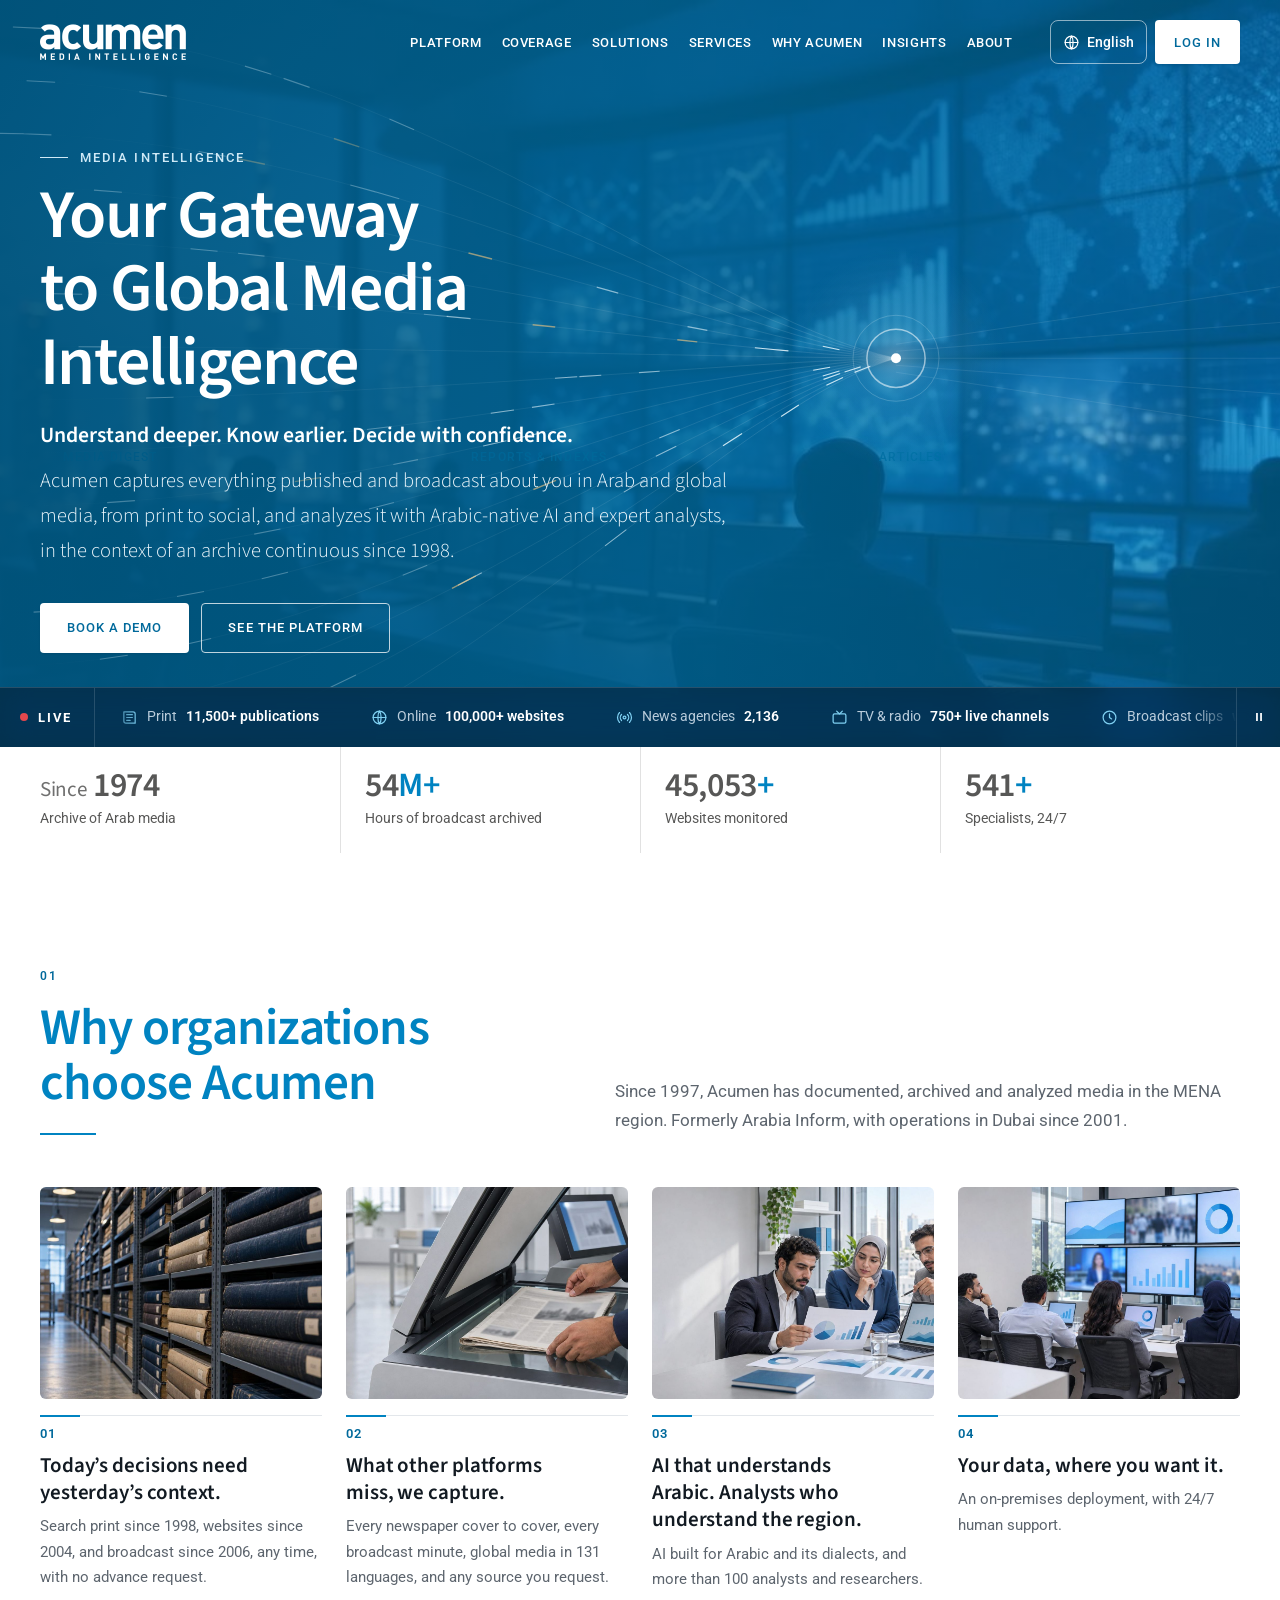
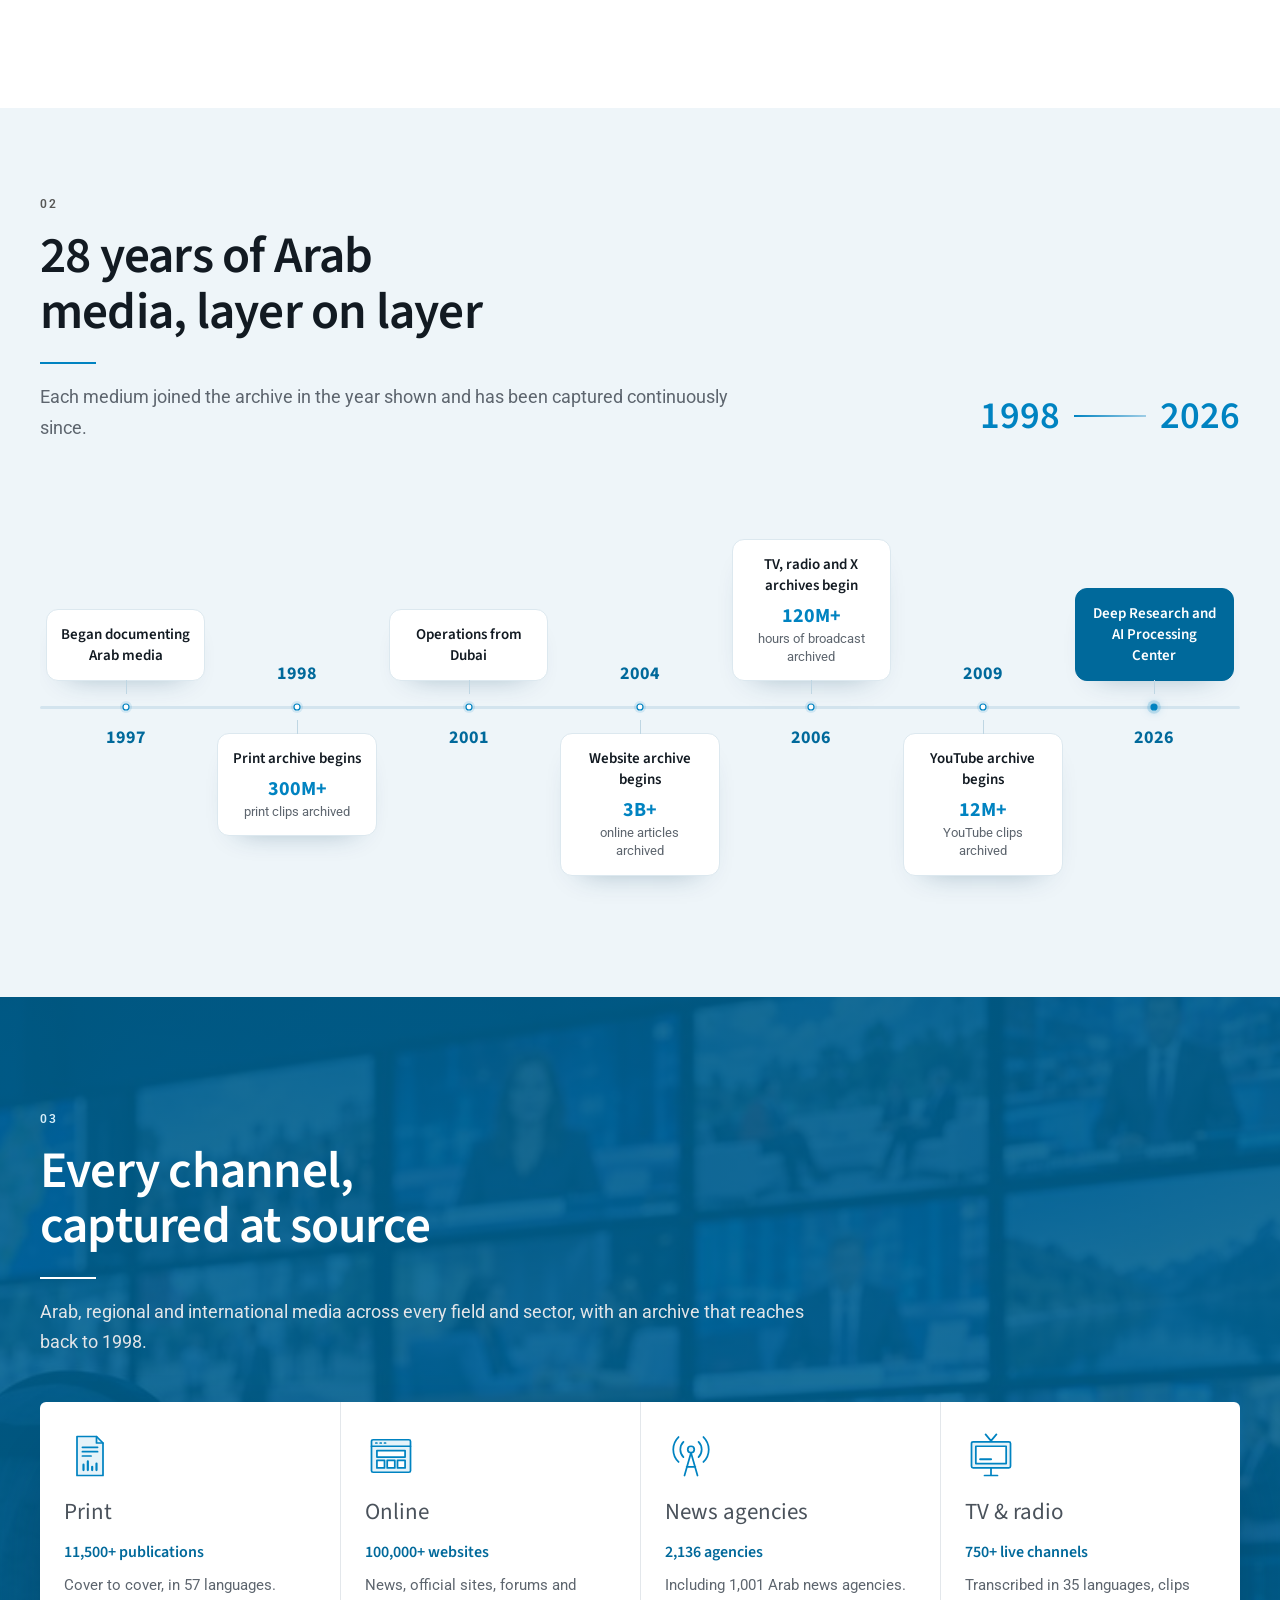
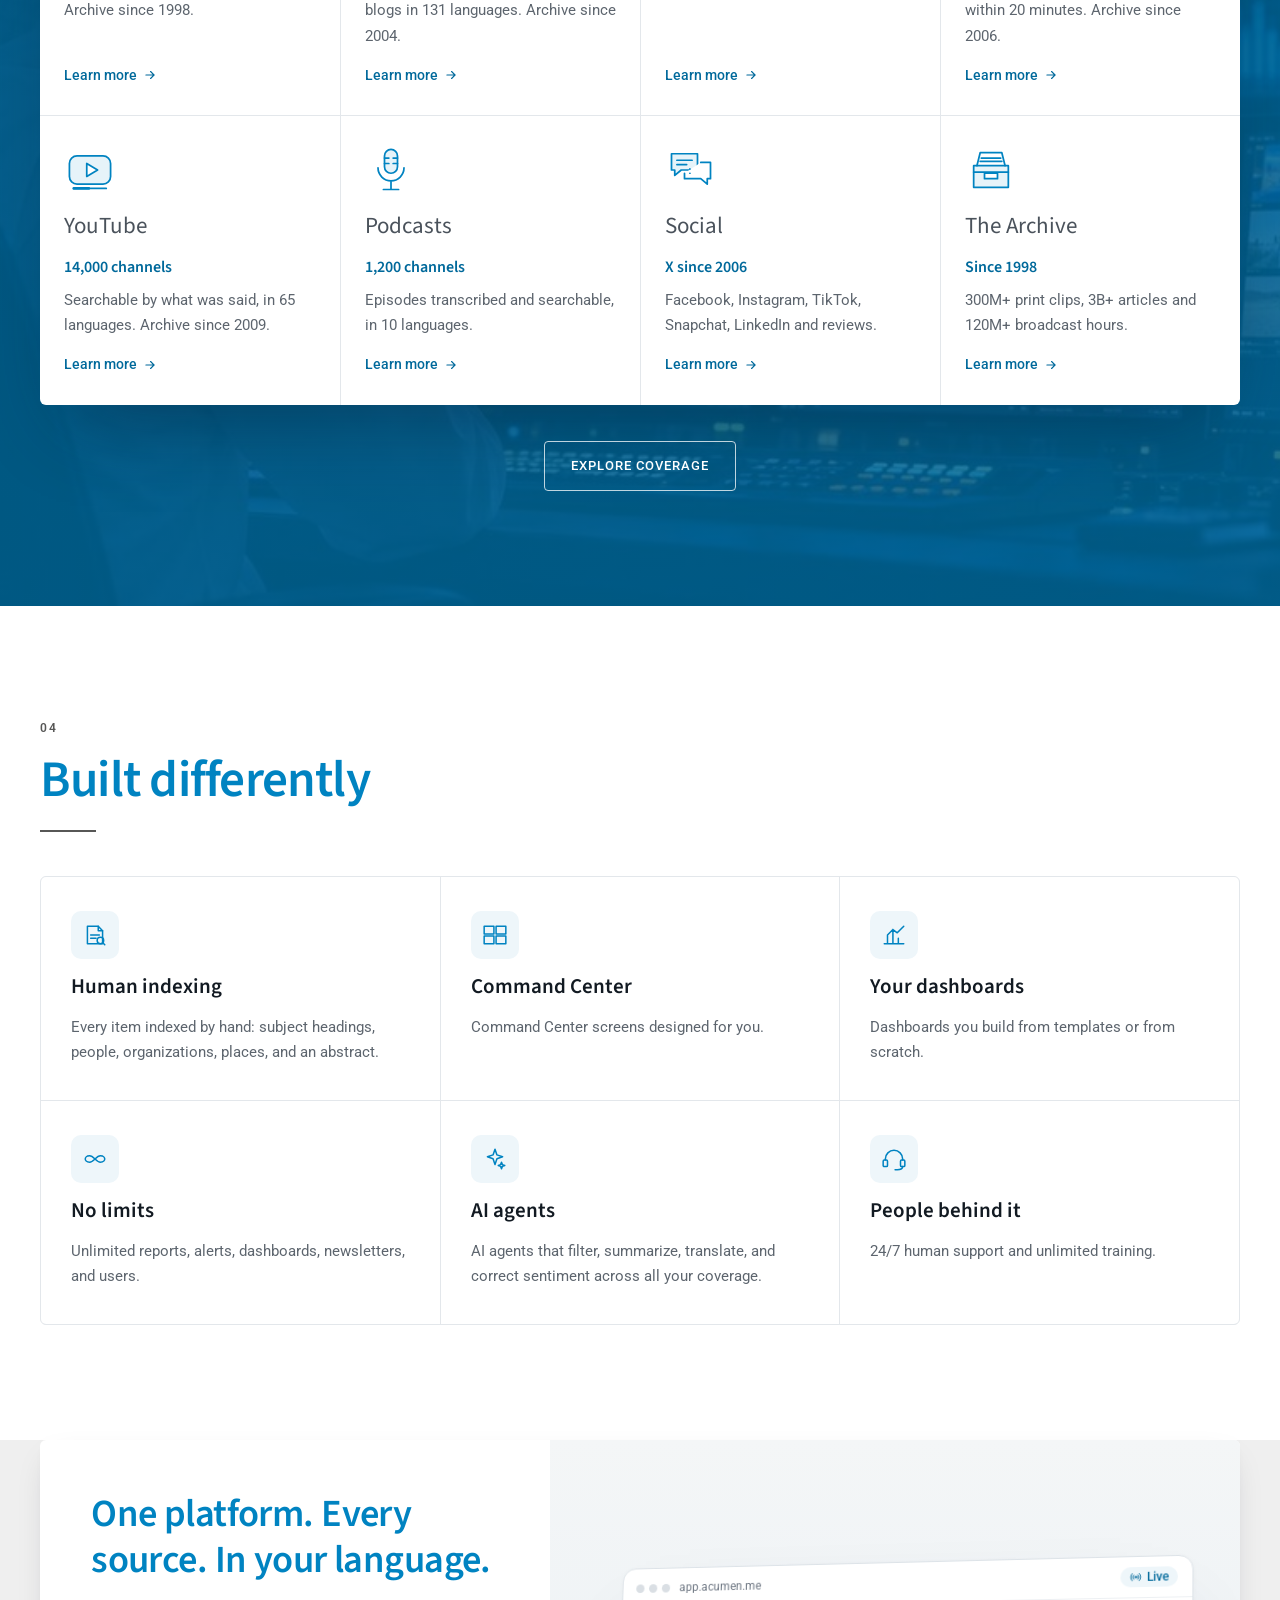
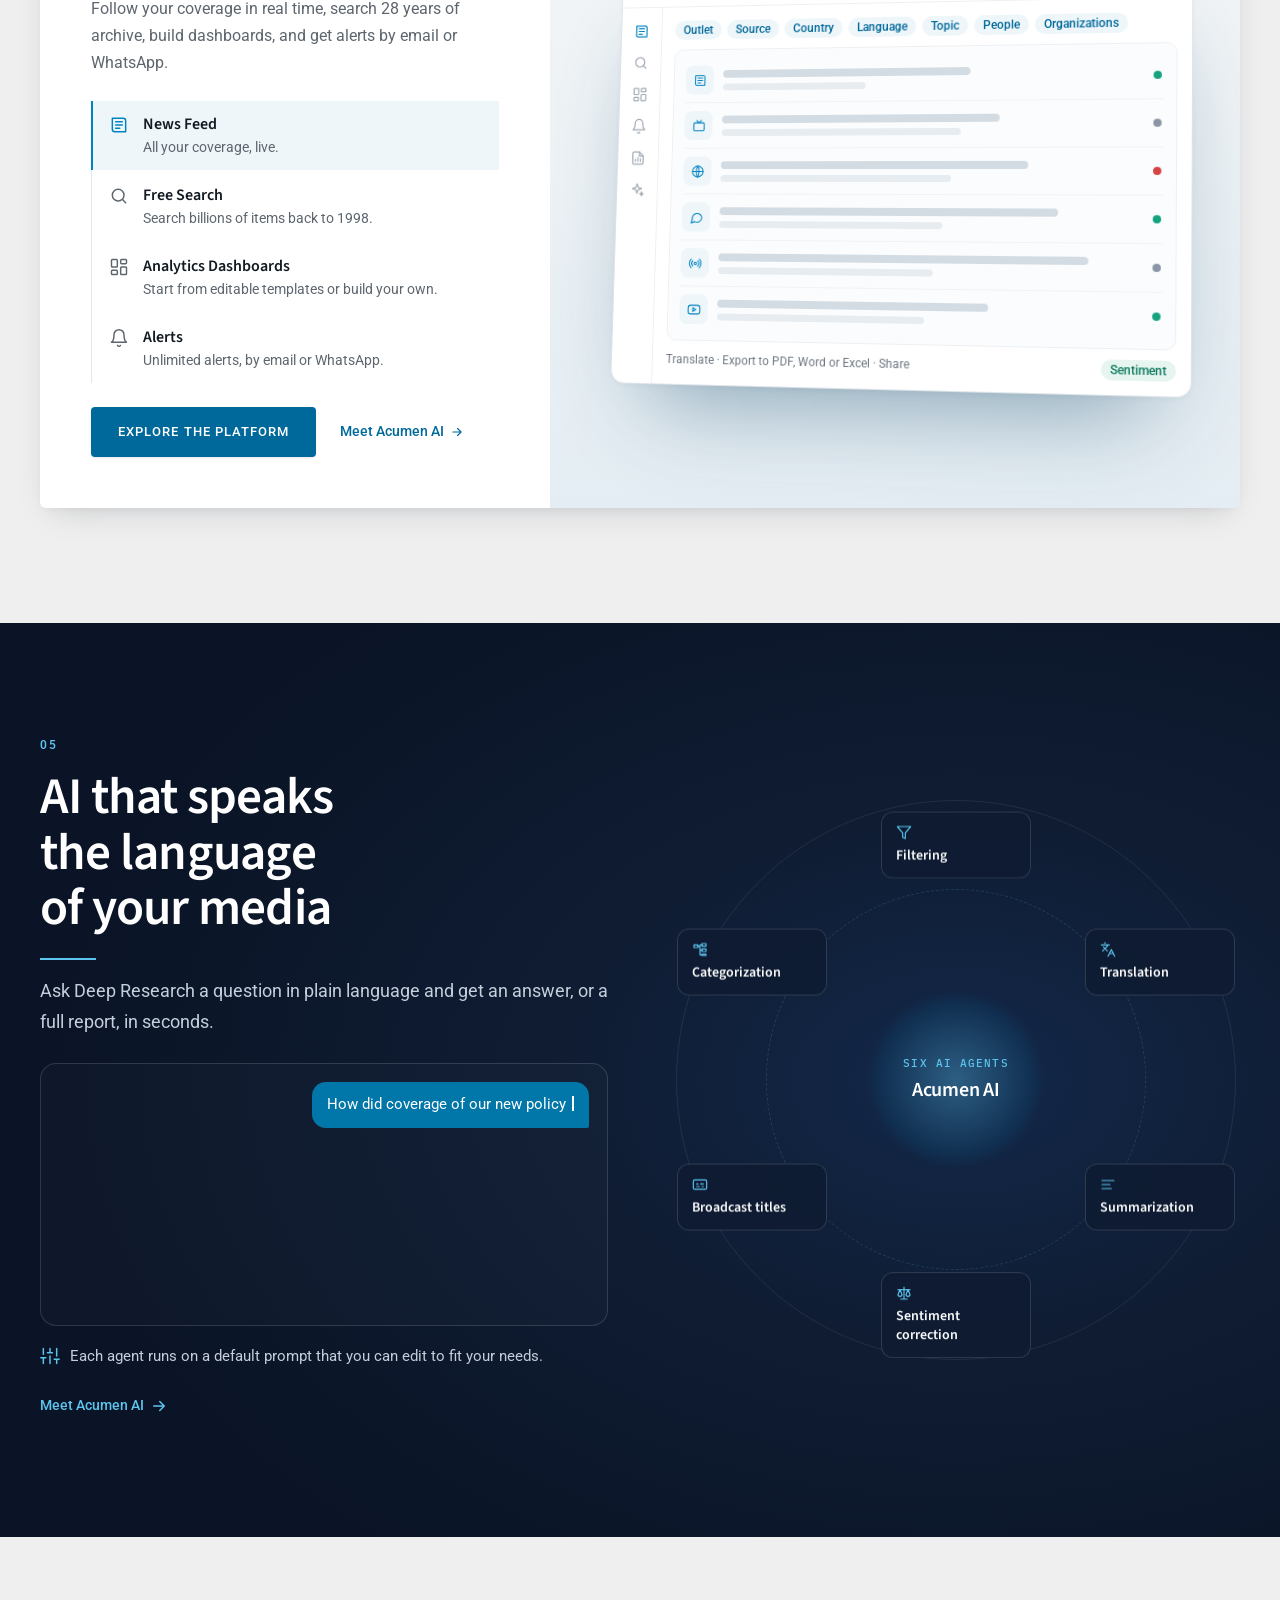
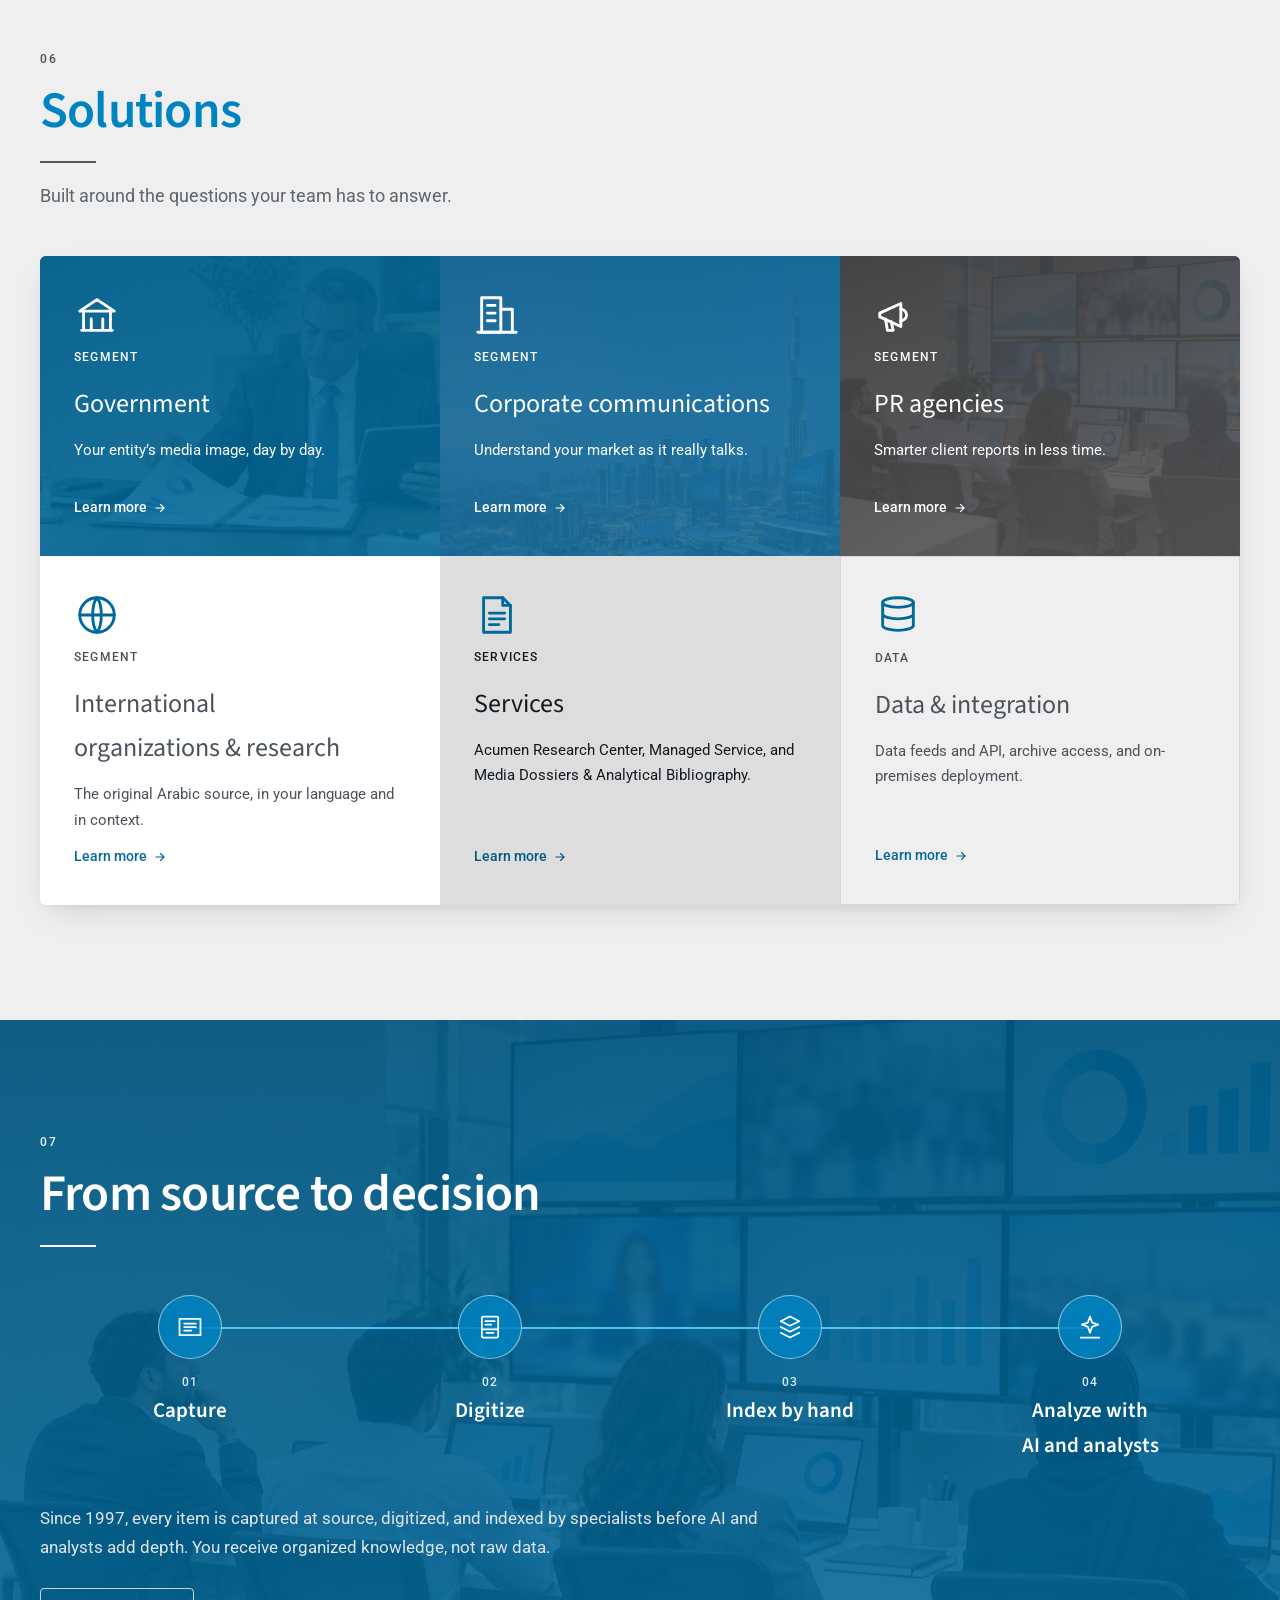
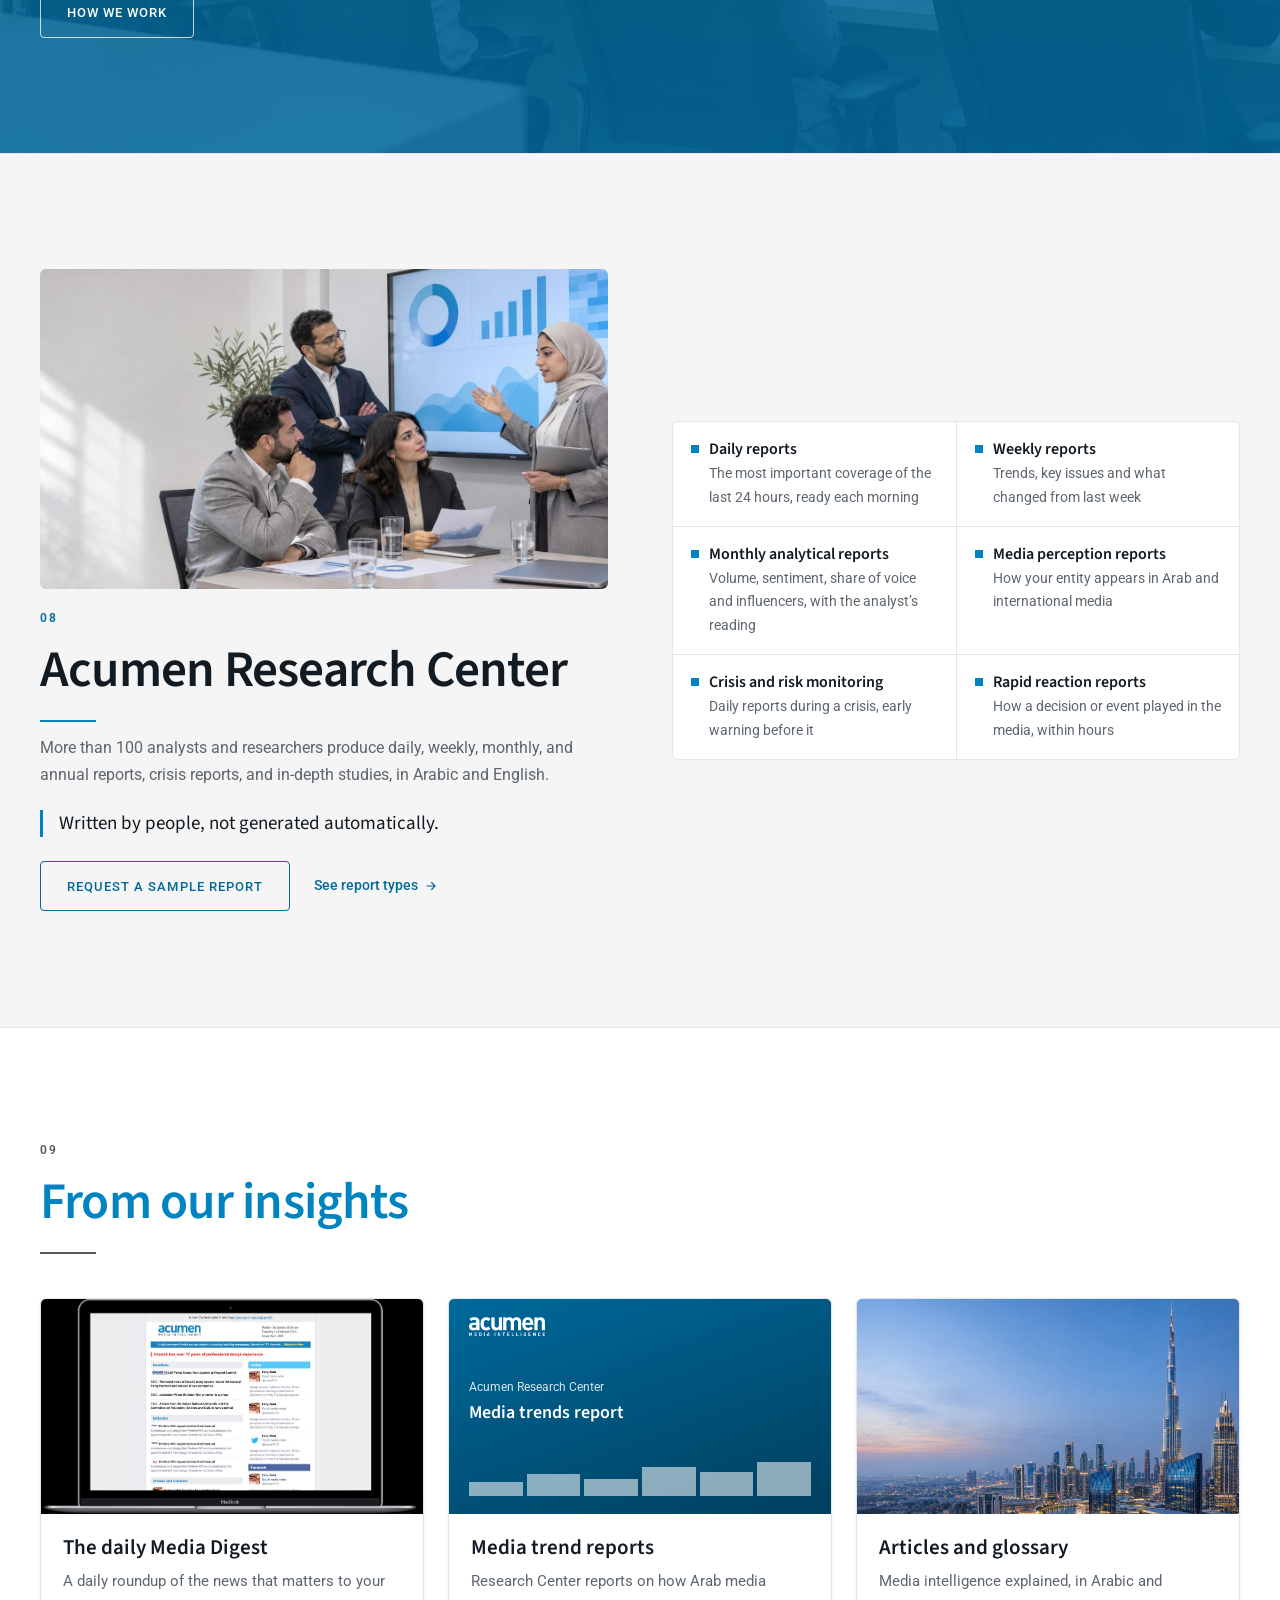
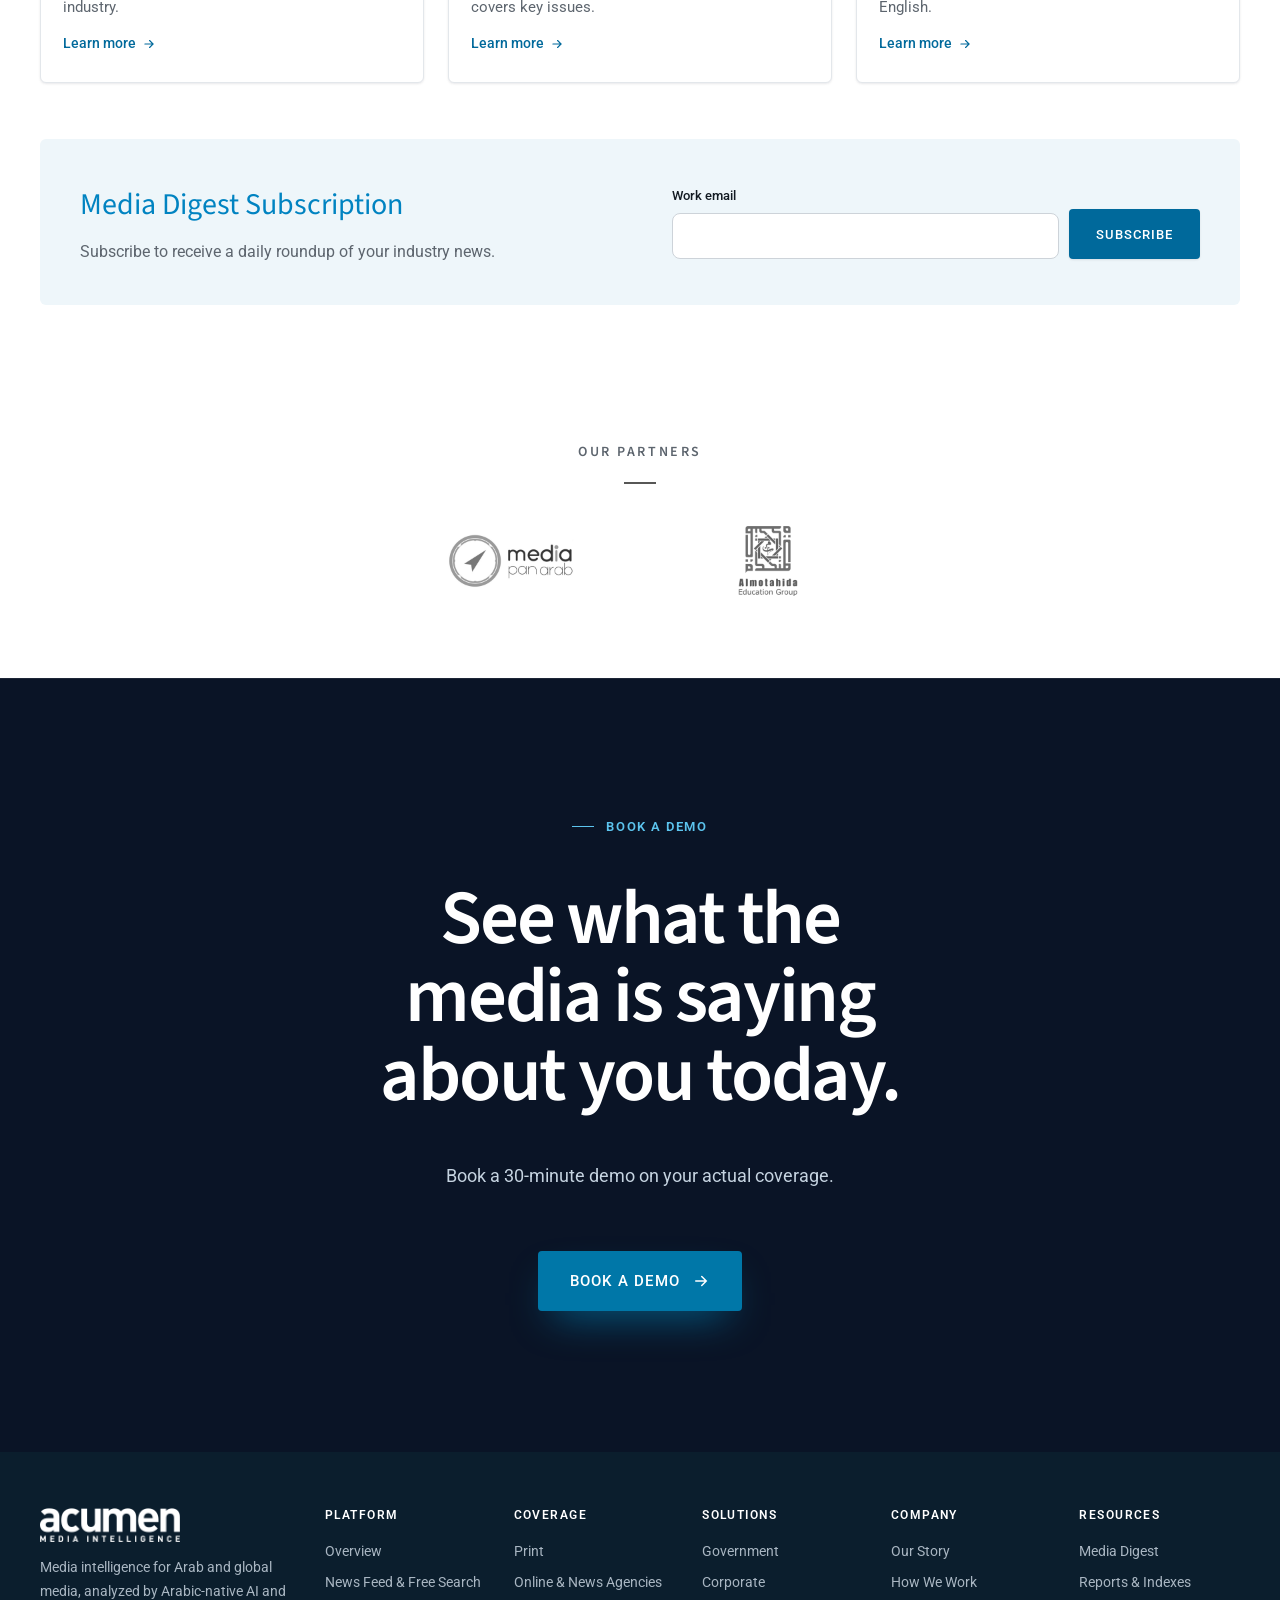
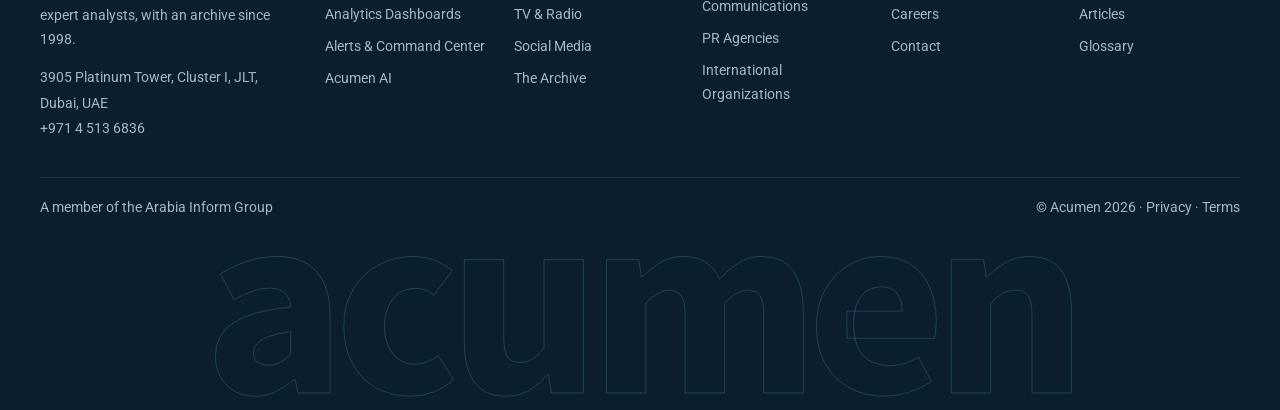
==== index.html @ 2f267011 "Acumen homepage redesign preview (v22)" ====
<!doctype html>
<html lang="en" dir="ltr">
<head>
<meta charset="utf-8">
<meta name="viewport" content="width=device-width, initial-scale=1, viewport-fit=cover">
<title>Acumen | Media Intelligence for Arab and Global Media</title>
<meta name="description" content="Monitor Arab and global media, cover to cover and minute by minute. Analyzed by Arabic-native AI and 100+ analysts, with an archive since 1998.">
<meta name="robots" content="noindex, nofollow">
<meta name="theme-color" content="#0083C1">
<link rel="icon" href="assets/img/favicon-32.png" sizes="32x32">
<link rel="apple-touch-icon" href="assets/img/favicon-180.png">
<link rel="canonical" href="https://acumen.me/">
<link rel="alternate" hreflang="en" href="https://acumen.me/?lang=en"><link rel="alternate" hreflang="ar" href="https://acumen.me/?lang=ar"><link rel="alternate" hreflang="fr" href="https://acumen.me/?lang=fr"><link rel="alternate" hreflang="tr" href="https://acumen.me/?lang=tr"><link rel="alternate" hreflang="ur" href="https://acumen.me/?lang=ur"><link rel="alternate" hreflang="x-default" href="https://acumen.me/">
<meta property="og:type" content="website"><meta property="og:site_name" content="Acumen"><meta property="og:title" content="Acumen | Media Intelligence for Arab and Global Media"><meta property="og:description" content="Monitor Arab and global media, cover to cover and minute by minute, with an archive since 1998."><meta property="og:url" content="https://acumen.me/"><meta property="og:image" content="https://acumen.me/og-image.jpg"><meta name="twitter:card" content="summary_large_image">
<script type="application/ld+json">{"@context":"https://schema.org","@type":"Organization","name":"Acumen","url":"https://acumen.me/","description":"Media intelligence for Arab and global media, with an archive since 1998.","parentOrganization":{"@type":"Organization","name":"Arabia Inform"},"address":{"@type":"PostalAddress","streetAddress":"3905 Platinum Tower, Cluster I, JLT","addressLocality":"Dubai","addressCountry":"AE"}}</script>
<link rel="preconnect" href="https://fonts.googleapis.com">
<link rel="preconnect" href="https://fonts.gstatic.com" crossorigin>
<link rel="stylesheet" href="https://fonts.googleapis.com/css2?family=Source+Sans+3:wght@300;400;600;700&family=Roboto:wght@400;500;700&family=IBM+Plex+Sans+Arabic:wght@300;400;500;600;700&family=Noto+Nastaliq+Urdu:wght@400;500;600;700&family=IBM+Plex+Mono:wght@500&display=swap">
<link rel="stylesheet" href="assets/css/style.css">
</head>
<body>
<a class="skip" href="#main" data-i="skip"></a>
<div class="progress" id="prog" aria-hidden="true"></div>
<header class="hdr" id="hdr">
 <div class="wrap">
  <a class="logo" href="./" aria-label="Acumen"><img class="w" src="assets/img/acumen_logo_white.png" alt=""><img class="c" src="assets/img/acumen_logo_color.png" alt=""></a>
  <nav class="nav" aria-label="Main" data-al="navL"><a href="#platform" data-i="n1"></a><a href="#coverage" data-i="n2"></a><a href="#solutions" data-i="n3"></a><a href="#research" data-i="n4"></a><a href="#why" data-i="n5"></a><a href="#insights" data-i="n6"></a><a href="#about" data-i="n7"></a></nav>
  <div class="acts">
   <div class="lsw"><button class="lang" id="lang" type="button" aria-expanded="false" aria-controls="lmenu"><svg viewBox="0 0 24 24" fill="none" stroke="currentColor" stroke-width="1.7" stroke-linecap="round" aria-hidden="true"><circle cx="12" cy="12" r="9"/><path d="M3 12h18M12 3c3 3.5 3 14.5 0 18M12 3c-3 3.5-3 14.5 0 18"/></svg><span id="langCur"></span></button><ul class="lmenu" id="lmenu"></ul></div>
   <a class="btn btn-w hlogin" href="https://app.acumen.me" target="_blank" rel="noopener" data-i="login"></a>
   <button class="menu" id="menu" type="button" aria-expanded="false" aria-controls="drawer"><svg aria-hidden="true" focusable="false" width="20" height="20" viewBox="0 0 24 24" fill="none" stroke="currentColor" stroke-width="2" stroke-linecap="round"><path d="M4 7h16M4 12h16M4 17h16"/></svg></button>
  </div>
 </div>
</header>
<nav class="drawer" id="drawer" aria-label="Mobile" data-al="navM"><a href="#platform" data-i="n1"></a><a href="#coverage" data-i="n2"></a><a href="#solutions" data-i="n3"></a><a href="#research" data-i="n4"></a><a href="#why" data-i="n5"></a><a href="#insights" data-i="n6"></a><a href="#about" data-i="n7"></a><a href="https://app.acumen.me" target="_blank" rel="noopener" data-i="login"></a><div class="dlang" id="dlang" role="group"></div></nav>

<main id="main" tabindex="-1">
<section class="hero" aria-labelledby="h1">
 <canvas class="field" id="field" aria-hidden="true"></canvas>
 <img class="poster" src="assets/img/hero-grok2-poster.jpg" alt="">
 <video id="vid" muted loop playsinline preload="none" poster="assets/img/hero-grok2-poster.jpg" aria-hidden="true" data-src="assets/video/hero.mp4"></video>
 <div class="dots" aria-hidden="true"></div>
  <div class="wrap hero-in centered">
  <div class="htxt">
  <p class="kick" data-i="kick"></p>
  <h1 id="h1" data-i="h1"></h1>
  <p class="lead" data-i="lead"></p>
  <p class="sub" data-i="sub"></p>
  <div class="ctas"><a class="btn btn-w" href="https://acumen.me/contact/" data-i="demo"></a><a class="btn btn-o" href="#platform" data-i="cta2"></a></div>
  </div>
 </div>
 <div class="lstrip" id="ticker" role="region"><span class="lv" id="lvLbl"><i aria-hidden="true"></i><b></b></span><div class="lmask"><div class="ltrack" id="trk"></div></div><button type="button" class="lpause" id="lpause" aria-pressed="false"><svg viewBox="0 0 24 24" fill="currentColor" aria-hidden="true"><path class="pz" d="M7 5h3v14H7zM14 5h3v14h-3z"/><path class="pl" d="M8 5v14l11-7z"/></svg></button></div>
 <div class="hstats"><div class="wrap" id="hstats"></div></div>
</section>

<section class="sec" id="why">
 <div class="wrap">
  <div class="why-head rv"><h2 data-i="wH"></h2><p data-i="wP"></p></div>
  <div class="pillars4" id="pillars"></div>
 </div>
</section>

<section class="sec tline" id="archive" aria-labelledby="arH">
 <div class="wrap">
  <div class="tl-head">
   <div><h2 class="title" id="arH" data-i="arH"></h2><p class="title-sub" data-i="arS"></p></div>
   <div class="tl-span" aria-hidden="true"><b>1998</b><i></i><b>2026</b></div>
  </div>
  <ol class="tl" id="tl"></ol>
 </div>
</section>

<section class="sec mon" id="coverage">
 <div class="wrap">
  <h2 class="title" data-i="cH"></h2>
  <p class="title-sub" data-i="cS"></p>
  <div class="mcard m8 rv" id="mcard"></div>
  <div class="viewall"><a class="btn btn-o" href="https://acumen.me/monitoring/" data-i="cta3"></a></div>
 </div>
</section>

<section class="sec" id="different">
 <div class="wrap">
  <h2 class="title" data-i="dfH"></h2>
  <div class="diff rv" id="diff"></div>
 </div>
</section>

<section class="sec tour" id="platform" style="padding-top:0">
 <div class="wrap">
  <div class="tour-in rv">
   <div class="tour-txt">
    <h2 data-i="plH"></h2>
    <p data-i="plS"></p>
    <div class="ptabs" id="ptabs" role="tablist"></div>
    <div class="links"><a class="btn btn-a" href="https://acumen.me/solutions/" data-i="plL1"></a><a class="more" href="https://acumen.me/solutions/"><span data-i="plL2"></span><svg aria-hidden="true" focusable="false" viewBox="0 0 24 24" fill="none" stroke="currentColor" stroke-width="2" stroke-linecap="round"><path d="M5 12h14M13 6l6 6-6 6"/></svg></a></div>
   </div>
   <div class="tour-mock" role="tabpanel" id="ppanel" tabindex="0"><div class="stage3d"><div class="mock" id="mock" role="img" data-alt-aria="tAlt"></div></div></div>
  </div>
 </div>
</section>
<section class="sec ai" id="ai" aria-labelledby="aiH">
 <div class="wrap ai-in">
  <div class="ai-txt rv">
   <h2 class="title" id="aiH" data-i="aiH"></h2>
   <p class="lead" data-i="aiP"></p>
   <div class="chat" id="chat" aria-live="off">
    <div class="q"><span id="typed"></span><span class="car" aria-hidden="true"></span></div>
    <div class="a" id="ans"><span class="av" id="avIc"></span>
     <div class="a-b"><div class="acard"><div class="sk l"></div><div class="sk"></div><div class="sk" style="width:80%"></div><div class="abars" aria-hidden="true"><i style="height:40%"></i><i style="height:70%"></i><i style="height:30%"></i><i style="height:92%"></i><i style="height:60%"></i></div></div>
     <div class="acts2"><span class="chip" id="aiC1"></span><span class="chip" id="aiC2"></span></div></div>
    </div>
   </div>
   <p class="ctl" id="aiCtl"></p>
   <a class="more more-w" href="https://acumen.me/solutions/"><span data-i="plL2"></span><svg aria-hidden="true" focusable="false" viewBox="0 0 24 24" fill="none" stroke="currentColor" stroke-width="2" stroke-linecap="round"><path d="M5 12h14M13 6l6 6-6 6"/></svg></a>
  </div>
  <div class="orbit rv" aria-hidden="true">
   <div class="ring"></div><div class="ring r2"></div>
   <div class="core"><div><span data-i="aiCore"></span><b>Acumen AI</b></div></div>
   <div class="spin" id="agents"></div>
  </div>
 </div>
</section>

<section class="sec sol" id="solutions">
 <div class="wrap">
  <h2 class="title" data-i="sH"></h2>
  <p class="title-sub" data-i="sS"></p>
  <div class="tiles rv" id="tiles"></div>
 </div>
</section>

<section class="sec nums" aria-labelledby="hwH">
 <div class="wrap">
  <h2 class="title" id="hwH" data-i="hwH"></h2>
  <div class="flow rv" id="flow"></div>
  <p class="flow-body" data-i="hwP"></p>
  <div class="flow-cta"><a class="btn btn-o" href="https://acumen.me/about/" data-i="hwL"></a></div>
 </div>
</section>

<section class="sec rc" id="research">
 <div class="wrap rc-in rv">
  <div><figure class="rc-photo" style="margin:0 0 22px"><img id="rcImg" alt="" data-alt="rAlt" loading="lazy" decoding="async" width="900" height="640"></figure><h2 data-i="rH"></h2><p data-i="rP"></p><p class="q" data-i="rQ"></p><p style="margin-top:24px;display:flex;flex-wrap:wrap;gap:12px 24px;align-items:center"><a class="btn btn-g" href="https://acumen.me/contact/" data-i="rBtn"></a><a class="more" href="https://acumen.me/solutions/"><span data-i="rL"></span><svg aria-hidden="true" focusable="false" viewBox="0 0 24 24" fill="none" stroke="currentColor" stroke-width="2" stroke-linecap="round"><path d="M5 12h14M13 6l6 6-6 6"/></svg></a></p></div>
  <div class="rtypes" id="rlist"></div>
 </div>
</section>

<section class="sec" id="insights">
 <div class="wrap">
  <h2 class="title" data-i="iH"></h2>
  <div class="ins rv" id="ins"></div>
  <div class="dg-in" style="margin-top:56px;background:var(--tint);padding:clamp(24px,4vw,40px)" id="digest">
   <div><h2 style="font-size:clamp(24px,2.4vw,30px);font-weight:400;color:var(--accent)" data-i="dH"></h2><p style="margin-top:8px;color:var(--grey-2)" data-i="dP"></p></div>
   <div><form class="dg-form" id="dform" novalidate style="margin-top:0"><label><span data-i="fMail"></span><input name="email" type="email" autocomplete="email" required aria-describedby="dErr"></label><button class="btn btn-a" type="submit" data-i="dBtn"></button></form><p id="dErr" class="ferr" role="alert" hidden data-i="dErr"></p>
   <p class="form-ok" id="dok" role="status" data-i="dOk" style="margin-top:12px"></p></div>
  </div>
 </div>
</section>

<section class="sec" aria-labelledby="pH" style="padding-block:24px 72px">
 <div class="wrap"><h2 class="title" id="pH" data-i="pH"></h2>
  <div class="partners"><img loading="lazy" decoding="async" src="assets/img/partner-media-pan-arab-1.png" alt="Media Pan Arab"><img loading="lazy" decoding="async" src="assets/img/partner-almotahida-1.png" alt="Almotahida"></div>
 </div>
</section>

<section class="sec cta-band" id="demo" style="padding-block:clamp(72px,9vw,120px)">
 <canvas class="field" id="field2" aria-hidden="true"></canvas>
 <div class="wrap cta-c"><span class="cta-ov" data-i="demo"></span><h2 data-i="ctaH"></h2><p data-i="ctaP"></p><a class="btn cta-btn" href="https://acumen.me/contact/"><span data-i="demo"></span><svg viewBox="0 0 24 24" fill="none" stroke="currentColor" stroke-width="2" stroke-linecap="round" aria-hidden="true"><path d="M5 12h14M13 6l6 6-6 6"/></svg></a></div>
</section>
</main>

<footer id="about">
 <div class="wrap">
  <div class="ft6">
   <div class="about"><img src="assets/img/acumen_logo_white.png" alt="Acumen" style="width:140px;height:auto"><p data-i="fAbout"></p><address><span data-i="addr"></span><br><a href="tel:+97145136836" style="display:inline;padding:0"><bdi>+971 4 513 6836</bdi></a></address></div>
   <div><h3 data-i="n1"></h3><div id="f1"></div></div>
   <div><h3 data-i="n2"></h3><div id="f2"></div></div>
   <div><h3 data-i="n3"></h3><div id="f3"></div></div>
   <div><h3 data-i="fCo"></h3><div id="f4"></div></div>
   <div><h3 data-i="fRes"></h3><div id="f5"></div></div>
  </div>
  <div class="fb"><span data-i="affil"></span><span><span data-i="copy"></span> · <a href="#" style="text-decoration:none" data-i="privacy"></a> · <a href="#" style="text-decoration:none" data-i="terms"></a></span></div>
 </div>
 <div class="fwm" aria-hidden="true" dir="ltr">acumen</div>
</footer>
<script src="assets/js/content.js"></script>
<script src="assets/js/main.js"></script>
</body>
</html>
---- assets/css/style.css ----
/* Acumen website — styles (EN / AR / FR / TR / UR). */
/* Evolution of the current acumen.me: same structure, palette (#0083C1 / #339CCD / #575756 / #EFEFEF), Source Sans + Roboto, video hero and original assets, refreshed for 2026 with bilingual RTL, updated figures and accessibility. Single deliberate light theme. */
:root{
  --accent:#0083C1; --accent-2:#339CCD; --accent-d:#00699B; --ink:#2B2B2A; --grey:#575756; --grey-2:#6B6B6A;
  --line:#DDDDDD; --soft:#EFEFEF; --soft-2:#F6F6F6; --tint:#EEF6FA; --foot:#2C2E30;
  --f-head:'Source Sans 3','IBM Plex Sans Arabic',system-ui,sans-serif;
  --f-body:'Roboto','IBM Plex Sans Arabic',system-ui,sans-serif;
  color-scheme:light;
}
:root:is([lang="ar"],[lang="ur"]){--f-head:'IBM Plex Sans Arabic','Source Sans 3',system-ui,sans-serif;--f-body:'IBM Plex Sans Arabic','Roboto',system-ui,sans-serif}
*{box-sizing:border-box}
html{scroll-behavior:smooth}
body{margin:0;background:#fff;color:var(--grey);font-family:var(--f-body);font-size:16px;line-height:1.7;-webkit-font-smoothing:antialiased}
:root:is([lang="ar"],[lang="ur"]) body{font-size:17px;line-height:1.85}
img{max-width:100%;display:block}
a{color:inherit}
a:focus-visible,button:focus-visible,input:focus-visible{outline:2px solid var(--accent);outline-offset:3px}
.wrap{max-width:1170px;margin-inline:auto;padding-left:max(20px,env(safe-area-inset-left,0px));padding-right:max(20px,env(safe-area-inset-right,0px))}
h1,h2,h3,h4{margin:0;font-family:var(--f-head);color:var(--ink);text-wrap:balance}
p{margin:0}
.num{font-variant-numeric:tabular-nums;direction:ltr;unicode-bidi:isolate}
.skip{position:absolute;inset-inline-start:12px;top:-60px;z-index:100;background:var(--accent-d);color:#fff;padding:10px 16px;text-decoration:none;font-weight:500}.skip:focus{top:12px}
section[id]{scroll-margin-top:76px}
.sec{padding-block:clamp(64px,8vw,104px)}
.title{font-size:clamp(30px,3.2vw,40px);font-weight:300;color:var(--grey);text-align:center;letter-spacing:-.005em}
:root:is([lang="ar"],[lang="ur"]) .title{font-weight:400}
.title-sub{text-align:center;max-width:40em;margin:12px auto 0;color:var(--grey-2)}
.btn{display:inline-flex;align-items:center;justify-content:center;gap:8px;min-height:48px;padding:0 26px;font:500 14px var(--f-body);letter-spacing:.06em;text-transform:uppercase;text-decoration:none;border:1.5px solid transparent;cursor:pointer;transition:background-color .2s,color .2s,border-color .2s;border-radius:2px}
:root:is([lang="ar"],[lang="ur"]) .btn{letter-spacing:0;font-size:15px;text-transform:none}
.btn-a{background:var(--accent-d);color:#fff}.btn-a:hover{background:#005783}
.btn-w{background:#fff;color:var(--accent-d)}.btn-w:hover{background:var(--tint)}
.btn-o{border-color:rgba(255,255,255,.75);color:#fff}.btn-o:hover{background:rgba(255,255,255,.12);border-color:#fff}
.btn-g{border-color:var(--accent-d);color:var(--accent-d);background:transparent}.btn-g:hover{background:var(--accent-d);color:#fff}
.more{display:inline-flex;align-items:center;gap:6px;color:var(--accent-d);font-size:14px;font-weight:500;text-decoration:none;min-height:32px}
.more:hover{text-decoration:underline;text-underline-offset:3px}
.more svg{width:14px;height:14px;transition:transform .2s}
.more:hover svg{transform:translateX(3px)}
:root[dir="rtl"] .more svg,:root[dir="rtl"] .btn svg{transform:scaleX(-1)}
:root[dir="rtl"] .more:hover svg{transform:scaleX(-1) translateX(3px)}

/* header: transparent over hero, solid after scroll (as today) */
.hdr{position:fixed;inset:0 0 auto;z-index:50;padding-top:env(safe-area-inset-top,0px);transition:background-color .25s,box-shadow .25s}
.hdr .wrap{height:84px;display:flex;align-items:center;gap:28px;transition:height .25s}
.hdr .logo{display:block;width:146px;height:36px;position:relative;flex:none}
.hdr .logo img{position:absolute;inset:0;width:100%;height:100%;object-fit:contain;transition:opacity .25s}
.hdr .logo .c{opacity:0}
.nav{display:flex;gap:2px;margin-inline-start:auto}
.nav a{font:500 13px var(--f-body);letter-spacing:.05em;text-transform:uppercase;text-decoration:none;color:#fff;padding:10px 9px;position:relative;white-space:nowrap}
:root:is([lang="ar"],[lang="ur"]) .nav a{letter-spacing:0;font-size:15px;text-transform:none}
.nav a::after{content:"";position:absolute;inset-inline:9px;bottom:4px;height:2px;background:currentColor;transform:scaleX(0);transition:transform .2s}
.nav a:hover::after{transform:scaleX(1)}
.acts{display:flex;align-items:center;gap:8px}
.acts .lnk{font:500 13px var(--f-body);letter-spacing:.08em;text-transform:uppercase;color:#fff;text-decoration:none;padding:10px 8px}
:root:is([lang="ar"],[lang="ur"]) .acts .lnk{letter-spacing:0;font-size:15px;text-transform:none}
.lang{min-height:44px;min-width:44px;padding:0 12px;background:none;border:1px solid rgba(255,255,255,.55);color:#fff;font:500 14px var(--f-body);cursor:pointer;border-radius:2px}
.acts .btn{min-height:44px;padding:0 18px;font-size:13px;white-space:nowrap}
.btn{white-space:nowrap}
.menu{display:none;width:44px;height:44px;border:1px solid rgba(255,255,255,.55);background:none;color:#fff;cursor:pointer;align-items:center;justify-content:center;border-radius:2px}
.hdr.solid{background:#fff;box-shadow:0 1px 0 var(--line),0 6px 20px -12px rgba(0,0,0,.18)}
.hdr.solid .wrap{height:70px}
.hdr.solid .logo .w{opacity:0}.hdr.solid .logo .c{opacity:1}
.hdr.solid .nav a,.hdr.solid .acts .lnk{color:var(--grey)}
.hdr.solid .nav a:hover{color:var(--accent-d)}
.hdr.solid .lang,.hdr.solid .menu{border-color:var(--line);color:var(--grey)}
.hdr.solid .acts .btn-w{background:var(--accent-d);color:#fff}
.drawer{display:none}
@media (max-width:1240px){.acts .lnk{display:none}}
@media (max-width:1100px){.nav,.acts .lnk{display:none}.menu{display:inline-flex}.acts{margin-inline-start:auto}
 .drawer{position:fixed;inset:70px 0 auto;z-index:49;background:#fff;border-bottom:1px solid var(--line);padding:6px 20px 18px;box-shadow:0 10px 24px -14px rgba(0,0,0,.3)}
 .drawer.open{display:grid}.drawer a{padding:14px 2px;border-bottom:1px solid var(--line);text-decoration:none;color:var(--grey);font-weight:500}}
@media (max-width:540px){.acts .btn{display:none}}

/* HERO: video + accent overlay, as today */
.hero{position:relative;min-height:min(820px,100svh);display:flex;flex-direction:column;justify-content:center;color:#fff;overflow:hidden;background:var(--accent)}
.hero video,.hero .poster{position:absolute;inset:0;width:100%;height:100%;object-fit:cover}
.hero::before{content:"";position:absolute;inset:0;background:linear-gradient(90deg,rgba(0,90,135,.93) 0%,rgba(0,115,170,.8) 50%,rgba(0,131,193,.6) 100%);z-index:1}
:root[dir="rtl"] .hero::before{background:linear-gradient(270deg,rgba(0,90,135,.93) 0%,rgba(0,115,170,.8) 50%,rgba(0,131,193,.6) 100%)}
.hero .dots{position:absolute;inset:0;z-index:1;background-image:radial-gradient(rgba(255,255,255,.16) 1px,transparent 1.2px);background-size:9px 9px;mask-image:radial-gradient(ellipse 60% 70% at 75% 50%,#000,transparent 70%);-webkit-mask-image:radial-gradient(ellipse 60% 70% at 75% 50%,#000,transparent 70%)}
.hero-in{width:100%;position:relative;z-index:2;padding-top:calc(130px + env(safe-area-inset-top,0px));padding-bottom:150px}
.kick{font:500 13px var(--f-body);letter-spacing:.16em;text-transform:uppercase;color:#CFE9F6}
:root:is([lang="ar"],[lang="ur"]) .kick{letter-spacing:0;font-size:15px}
.hero h1{color:#fff;font-size:clamp(40px,5.4vw,68px);line-height:1.08;font-weight:700;letter-spacing:-.015em;max-width:15ch;margin-top:14px}
:root:is([lang="ar"],[lang="ur"]) .hero h1{line-height:1.35;letter-spacing:0;max-width:16ch}
.hero .sub{font-size:clamp(18px,1.6vw,21px);font-weight:300;max-width:34em;margin-top:20px;color:#EAF5FB;font-family:var(--f-head)}
.ctas{display:flex;flex-wrap:wrap;gap:12px;margin-top:34px}
.hstats{position:absolute;z-index:2;inset:auto 0 0;border-top:1px solid rgba(255,255,255,.22);background:rgba(0,70,105,.25);backdrop-filter:blur(4px);-webkit-backdrop-filter:blur(4px)}
.hstats .wrap{display:grid;grid-template-columns:repeat(4,1fr)}
.hstats .wrap>div{padding:20px 0 22px;padding-inline-start:24px;border-inline-start:1px solid rgba(255,255,255,.22)}
.hstats .wrap>div:first-child{border-inline-start:0;padding-inline-start:0}
.hstats b{display:block;font:700 28px var(--f-head);color:#fff;line-height:1.1}
:root[dir="rtl"] .hstats b{text-align:right}
.hstats span{font-size:14px;color:#D7ECF6}
.cue{position:absolute;z-index:2;inset-inline-start:50%;bottom:104px;transform:translateX(-50%);color:#fff;opacity:.8;animation:cue 2s ease-in-out infinite}
:root[dir="rtl"] .cue{transform:translateX(50%)}
.cue svg{width:22px;height:22px}
@keyframes cue{50%{bottom:96px}}
@media (max-width:820px){.hstats .wrap{grid-template-columns:1fr 1fr}.hstats .wrap>div:nth-child(3){border-inline-start:0;padding-inline-start:0}.hstats .wrap>div:nth-child(n+3){border-top:1px solid rgba(255,255,255,.22)}.hero-in{padding-bottom:220px}.cue{display:none}}

/* INTRO */
.intro{display:grid;grid-template-columns:minmax(0,.9fr) minmax(0,1.1fr);gap:clamp(28px,5vw,80px);align-items:start}
.intro h2{font-size:clamp(32px,3.6vw,46px);line-height:1.12;font-weight:700;color:var(--accent)}
:root:is([lang="ar"],[lang="ur"]) .intro h2{line-height:1.45}
.intro p{font-size:17px;color:var(--grey-2)}
.intro p + p{margin-top:14px}
.pillars{display:grid;grid-template-columns:repeat(3,minmax(0,1fr));gap:24px;margin-top:56px}
.pillar{border-top:2px solid var(--accent);padding-top:18px}
.pillar h3{font-size:20px;font-weight:600}
.pillar p{font-size:15px;color:var(--grey-2);margin-top:6px}
@media (max-width:860px){.intro{grid-template-columns:1fr}.pillars{grid-template-columns:1fr}}

/* MEDIA MONITORING: white card over photo, as today, now all six visible */
.mon{position:relative;background:#5F5F63 url(../img/monitoring-bg.jpg) center/cover no-repeat}
.mon::before{content:"";position:absolute;inset:0;background:rgba(40,42,46,.55)}
.mon .wrap{position:relative}
.mon .title{color:#fff}
.mon .title-sub{color:#E3E5E8}
.mcard{background:#fff;margin-top:44px;display:grid;grid-template-columns:repeat(3,minmax(0,1fr));box-shadow:0 30px 60px -30px rgba(0,0,0,.45)}
.mitem{padding:34px 30px 30px;border-inline-start:1px solid var(--line);border-top:1px solid var(--line);display:flex;flex-direction:column;gap:10px;transition:background-color .2s}
.mitem:nth-child(3n+1){border-inline-start:0}
.mitem:nth-child(-n+3){border-top:0}
.mitem:hover{background:var(--soft-2)}
.mitem img{width:56px;height:56px}
.mitem h3{font-size:26px;font-weight:400;color:var(--grey)}
.mitem .fig{font:600 15px var(--f-head);color:var(--accent-d)}
.mitem p{font-size:15px;color:var(--grey-2);flex:1}
.mon .viewall{display:flex;justify-content:center;margin-top:36px}
@media (max-width:900px){.mcard{grid-template-columns:1fr 1fr}.mitem:nth-child(3n+1){border-inline-start:1px solid var(--line)}.mitem:nth-child(2n+1){border-inline-start:0}.mitem:nth-child(-n+3){border-top:1px solid var(--line)}.mitem:nth-child(-n+2){border-top:0}}
@media (max-width:560px){.mcard{grid-template-columns:1fr}.mitem{border-inline-start:0!important;border-top:1px solid var(--line)!important}.mitem:first-child{border-top:0!important}}

/* SOLUTIONS: the original 3x2 colour tiles */
.sol{background:var(--soft)}
.tiles{display:grid;grid-template-columns:repeat(3,minmax(0,1fr));margin-top:44px}
.tile{min-height:300px;padding:36px 34px;display:flex;flex-direction:column;gap:12px;text-decoration:none;position:relative;transition:filter .2s}
.tile:hover{filter:brightness(1.05)}
.tile img{width:52px;height:52px}
.tile h3{font-size:26px;font-weight:400;color:inherit;margin-top:6px}
.tile p{font-size:15px;flex:1}
.tile .go{display:inline-flex;align-items:center;gap:6px;font-size:14px;font-weight:500}
.tile .go svg{width:14px;height:14px;transition:transform .2s}
.tile:hover .go svg{transform:translateX(4px)}
:root[dir="rtl"] .tile .go svg{transform:scaleX(-1)}
:root[dir="rtl"] .tile:hover .go svg{transform:scaleX(-1) translateX(4px)}
.t1{background:var(--accent-d);color:#fff}.t2{background:#1A73A2;color:#fff}.t3{background:var(--grey);color:#fff}
.t4{background:#fff;color:var(--grey)}.t5{background:#DDDDDD;color:var(--ink)}.t6{background:var(--soft);color:var(--grey);border:1px solid #D6D6D6;justify-content:center;align-items:flex-start}
.t4 .go{color:var(--accent-d)}.t5 .go{color:#005783}
.t6 h3{font-weight:300;font-size:30px}
@media (max-width:900px){.tiles{grid-template-columns:1fr 1fr}}
@media (max-width:560px){.tiles{grid-template-columns:1fr}.tile{min-height:0}}

/* PORTAL TOUR */
.tour{background:var(--soft);padding-top:0}
.tour-in{background:#fff;display:grid;grid-template-columns:minmax(0,.85fr) minmax(0,1.15fr);gap:0;align-items:stretch;box-shadow:0 20px 50px -30px rgba(0,0,0,.25)}
.tour-txt{padding:clamp(28px,4vw,52px)}
.tour h2{font-size:clamp(30px,3vw,40px);font-weight:300;color:var(--accent);line-height:1.2}
:root:is([lang="ar"],[lang="ur"]) .tour h2{font-weight:500}
.tour p{margin-top:12px;color:var(--grey-2)}
.ticks{list-style:none;padding:0;margin:18px 0 0;display:flex;flex-direction:column;gap:8px}
.ticks li{display:flex;gap:10px;font-size:15px}
.ticks svg{flex:none;width:18px;height:18px;color:var(--accent);margin-top:4px}
form{display:grid;gap:14px;margin-top:24px}
.f2{display:grid;grid-template-columns:1fr 1fr;gap:14px}
label{display:flex;flex-direction:column;gap:6px;font-size:13px;font-weight:500;color:var(--ink)}
input{width:100%;min-width:0;font:15px var(--f-body);min-height:46px;padding:0 12px;border:1px solid #C9C9C9;background:#fff;color:var(--ink);border-radius:2px}
input:focus{border-color:var(--accent)}
.form-note{font-size:13px;color:var(--grey-2)}
.form-ok{display:none;padding:12px 14px;background:var(--tint);color:var(--accent-d);font-weight:500;font-size:15px}
.tour-in>*{min-width:0}
.tour-img{background:linear-gradient(180deg,#F4F4F4,#E9E9E9);display:flex;align-items:flex-end;justify-content:center;padding:28px 20px 0;overflow:hidden}
.tour-img img{width:100%;max-width:640px}
@media (max-width:900px){.tour-in{grid-template-columns:1fr}.f2{grid-template-columns:1fr}}

/* NUMBERS over photo, as today */
.nums{position:relative;background:#3A3A3A url(../img/numbers-bg.jpg) center/cover no-repeat;color:#fff}
.nums::before{content:"";position:absolute;inset:0;background:rgba(26,28,30,.7)}
.nums .wrap{position:relative}
.nums .title{color:#fff}
.ngrid{display:grid;grid-template-columns:repeat(3,minmax(0,1fr));margin-top:44px}
.n{padding:26px 24px;text-align:center;border-inline-start:1px solid rgba(255,255,255,.2);border-top:1px solid rgba(255,255,255,.2)}
.n:nth-child(3n+1){border-inline-start:0}.n:nth-child(-n+3){border-top:0}
.n b{display:block;font:700 clamp(36px,4vw,50px) var(--f-head);line-height:1.1;color:#fff}
.n span{display:block;margin-top:8px;font-size:15px;color:#E1E4E7;max-width:22em;margin-inline:auto}
@media (max-width:760px){.ngrid{grid-template-columns:1fr 1fr}.n:nth-child(3n+1){border-inline-start:1px solid rgba(255,255,255,.2)}.n:nth-child(2n+1){border-inline-start:0}.n:nth-child(-n+3){border-top:1px solid rgba(255,255,255,.2)}.n:nth-child(-n+2){border-top:0}}

/* SECTORS (new) */
.sectors{display:grid;grid-template-columns:repeat(6,minmax(0,1fr));gap:0;margin-top:44px;border:1px solid var(--line)}
.sector{padding:26px 14px;display:flex;flex-direction:column;align-items:center;gap:12px;text-align:center;border-inline-start:1px solid var(--line);font:500 16px var(--f-head);color:var(--ink)}
.sector:first-child{border-inline-start:0}
.sector svg{width:40px;height:40px;color:var(--accent)}
@media (max-width:900px){.sectors{grid-template-columns:repeat(3,1fr)}.sector:nth-child(4){border-inline-start:0}.sector:nth-child(n+4){border-top:1px solid var(--line)}}
@media (max-width:480px){.sectors{grid-template-columns:1fr 1fr}.sector{border-inline-start:1px solid var(--line)!important;border-top:1px solid var(--line)}.sector:nth-child(odd){border-inline-start:0!important}.sector:nth-child(-n+2){border-top:0}}

/* RESEARCH CENTER (replaces the empty blog block) */
.rc{background:var(--soft-2);border-block:1px solid #E6E6E6}
.rc-in{display:grid;grid-template-columns:minmax(0,1fr) minmax(0,1fr);gap:clamp(28px,5vw,72px);align-items:center}
.rc h2{font-size:clamp(30px,3vw,40px);font-weight:300;color:var(--grey)}
:root:is([lang="ar"],[lang="ur"]) .rc h2{font-weight:500}
.rc p{margin-top:12px;color:var(--grey-2)}
.rc .q{margin-top:22px;padding-inline-start:16px;border-inline-start:3px solid var(--accent);font:400 19px var(--f-head);color:var(--ink)}
.rlist{display:grid;grid-template-columns:1fr 1fr;gap:1px;background:var(--line);border:1px solid var(--line)}
.rlist div{background:#fff;padding:18px 18px;display:flex;align-items:center;gap:12px;font:500 16px var(--f-head);color:var(--ink)}
.rlist i{flex:none;width:8px;height:8px;background:var(--accent)}
@media (max-width:860px){.rc-in{grid-template-columns:1fr}}
@media (max-width:460px){.rlist{grid-template-columns:1fr}}

/* PARTNERS */
.partners{display:flex;justify-content:center;gap:56px;flex-wrap:wrap;margin-top:32px}
.partners img{width:220px;height:auto;filter:grayscale(1);opacity:.8;transition:filter .2s,opacity .2s}
.partners img:hover{filter:none;opacity:1}

/* DIGEST */
.digest{background:var(--tint)}
.dg-in{display:grid;grid-template-columns:minmax(0,1fr) minmax(0,1fr);gap:clamp(28px,5vw,64px);align-items:center}
.digest h2{font-size:clamp(28px,2.8vw,36px);font-weight:400;color:var(--accent)}
.digest p{margin-top:10px;color:var(--grey-2)}
.dg-form{display:flex;gap:10px;margin-top:22px;align-items:flex-end;flex-wrap:wrap}
.dg-form label{flex:1;min-width:220px}
.dg-img{box-shadow:0 20px 40px -24px rgba(0,0,0,.35);border:1px solid #D9E6EE}
@media (max-width:860px){.dg-in{grid-template-columns:1fr}}

/* FOOTER, as today */
footer{background:var(--foot);color:#B9BDC1;font-size:14px}
.ft{display:grid;grid-template-columns:repeat(4,minmax(0,1fr));gap:32px;padding-block:56px 36px}
.ft h3{font:600 12px var(--f-body);letter-spacing:.12em;text-transform:uppercase;color:#fff;margin-bottom:14px}
:root:is([lang="ar"],[lang="ur"]) .ft h3{letter-spacing:0;font-size:14px}
.ft a{display:block;text-decoration:none;padding:4px 0}.ft a:hover{color:#fff}
.ft address{font-style:normal;line-height:1.8}
.fb{border-top:1px solid #42464A;padding-block:18px calc(18px + env(safe-area-inset-bottom,0px));display:flex;justify-content:space-between;gap:12px;flex-wrap:wrap;align-items:center}
.fb img{width:116px;height:auto;opacity:.9}
@media (max-width:820px){.ft{grid-template-columns:1fr 1fr}}

.rv{opacity:0;transform:translateY(18px);transition:opacity .6s ease-out,transform .6s ease-out}
.rv.in{opacity:1;transform:none}
@media (prefers-reduced-motion: reduce){*{animation:none!important;transition:none!important}html{scroll-behavior:auto}.rv{opacity:1;transform:none}.hero video{display:none}}

/* v2 additions: spec content inside the current identity */
.hero .lead{font-family:var(--f-head);font-weight:600;font-size:clamp(19px,1.7vw,23px);color:#fff;margin-top:18px}
.hero .sub{margin-top:10px}
.why-head{display:grid;grid-template-columns:minmax(0,.9fr) minmax(0,1.1fr);gap:clamp(28px,5vw,80px);align-items:end}
.why-head h2{font-size:clamp(32px,3.6vw,46px);line-height:1.12;font-weight:700;color:var(--accent)}
:root:is([lang="ar"],[lang="ur"]) .why-head h2{line-height:1.45}
.why-head p{font-size:17px;color:var(--grey-2)}
.pillars4{display:grid;grid-template-columns:repeat(4,minmax(0,1fr));gap:24px;margin-top:52px}
.p4{border-top:2px solid var(--accent);padding-top:18px}
.p4 .no{font:600 13px var(--f-body);color:var(--accent-d);letter-spacing:.06em}
.p4 h3{font-size:20px;font-weight:600;line-height:1.3;margin-top:6px}
.p4 p{font-size:15px;color:var(--grey-2);margin-top:8px}
@media (max-width:980px){.pillars4{grid-template-columns:1fr 1fr}.why-head{grid-template-columns:1fr}}
@media (max-width:560px){.pillars4{grid-template-columns:1fr}}
.mcard.m8{grid-template-columns:repeat(4,minmax(0,1fr))}
.m8 .mitem{padding:28px 24px 24px}
.m8 .mitem:nth-child(3n+1){border-inline-start:1px solid var(--line)}
.m8 .mitem:nth-child(4n+1){border-inline-start:0}
.m8 .mitem:nth-child(-n+3){border-top:1px solid var(--line)}
.m8 .mitem:nth-child(-n+4){border-top:0}
.mitem svg.ic{width:52px;height:52px}
.m8 .mitem h3{font-size:23px}
@media (max-width:980px){.mcard.m8{grid-template-columns:1fr 1fr}.m8 .mitem:nth-child(4n+1){border-inline-start:1px solid var(--line)}.m8 .mitem:nth-child(2n+1){border-inline-start:0}.m8 .mitem:nth-child(-n+4){border-top:1px solid var(--line)}.m8 .mitem:nth-child(-n+2){border-top:0}}
@media (max-width:560px){.mcard.m8{grid-template-columns:1fr}}
.diff{display:grid;grid-template-columns:repeat(3,minmax(0,1fr));gap:1px;background:var(--line);border:1px solid var(--line);margin-top:44px}
.dcell{background:#fff;padding:30px 28px;display:flex;flex-direction:column;gap:10px;transition:background-color .2s}
.dcell:hover{background:var(--soft-2)}
.dcell svg{width:40px;height:40px;color:var(--accent)}
.dcell h3{font-size:21px;font-weight:600}
.dcell p{font-size:15px;color:var(--grey-2)}
@media (max-width:900px){.diff{grid-template-columns:1fr 1fr}}
@media (max-width:560px){.diff{grid-template-columns:1fr}}
.links{display:flex;flex-wrap:wrap;gap:12px 24px;margin-top:24px}
.tile svg.ti{width:46px;height:46px}
.tile .tag{font:500 12px var(--f-body);letter-spacing:.1em;text-transform:uppercase}
:root:is([lang="ar"],[lang="ur"]) .tile .tag{letter-spacing:0;font-size:13px}
.flow{display:grid;grid-template-columns:repeat(4,minmax(0,1fr));margin-top:48px;position:relative}
.fstep{padding:0 22px;text-align:center;position:relative}
.fstep .dot{width:64px;height:64px;margin:0 auto;border-radius:50%;border:1.5px solid rgba(255,255,255,.55);display:grid;place-items:center;background:rgba(0,131,193,.35);position:relative;z-index:1}
.fstep .dot svg{width:28px;height:28px;color:#fff}
.fstep::before{content:"";position:absolute;top:32px;inset-inline-start:calc(50% + 40px);inset-inline-end:calc(-50% + 40px);height:1px;background:repeating-linear-gradient(90deg,rgba(255,255,255,.6) 0 6px,transparent 6px 12px)}
.fstep:last-child::before{display:none}
.fstep .k{display:block;margin-top:16px;font:500 12px var(--f-body);letter-spacing:.12em;color:#9FD3EC}
:root:is([lang="ar"],[lang="ur"]) .fstep .k{letter-spacing:0}
.fstep h3{color:#fff;font-size:21px;font-weight:600;margin-top:4px}
.flow-body{max-width:46em;margin:40px auto 0;text-align:center;color:#E1E4E7;font-size:17px}
.flow-cta{display:flex;justify-content:center;margin-top:26px}
@media (max-width:820px){.flow{grid-template-columns:1fr 1fr;gap:32px 0}.fstep::before{display:none}}
.rtypes{display:grid;grid-template-columns:1fr 1fr;gap:1px;background:var(--line);border:1px solid var(--line)}
.rtypes div{background:#fff;padding:16px 18px;display:flex;flex-direction:column;gap:2px}
.rtypes b{font:600 16px var(--f-head);color:var(--ink);display:flex;align-items:center;gap:10px}
.rtypes b i{flex:none;width:8px;height:8px;background:var(--accent)}
.rtypes span{font-size:14px;color:var(--grey-2);padding-inline-start:18px}
@media (max-width:460px){.rtypes{grid-template-columns:1fr}}
.ins{display:grid;grid-template-columns:repeat(3,minmax(0,1fr));gap:24px;margin-top:44px}
.icard{background:#fff;border:1px solid var(--line);display:flex;flex-direction:column;text-decoration:none;transition:box-shadow .2s,transform .2s}
.icard:hover{box-shadow:0 18px 40px -24px rgba(0,0,0,.35);transform:translateY(-2px)}
.icard .im{aspect-ratio:16/9;overflow:hidden;background:var(--soft);display:grid;place-items:center}
.icard .im img{width:100%;height:100%;object-fit:cover;object-position:top}
.icard .im svg{width:64px;height:64px;color:var(--accent)}
.icard .bd{padding:20px 22px 22px;display:flex;flex-direction:column;gap:8px;flex:1}
.icard .ty{font:500 12px var(--f-body);letter-spacing:.1em;text-transform:uppercase;color:var(--accent-d)}
:root:is([lang="ar"],[lang="ur"]) .icard .ty{letter-spacing:0;font-size:13px}
.icard h3{font-size:21px;font-weight:600;line-height:1.3}
.icard p{font-size:15px;color:var(--grey-2);flex:1}
@media (max-width:900px){.ins{grid-template-columns:1fr}}
.cta-band{background:var(--accent-d);color:#fff;position:relative;overflow:hidden}
.cta-band::before{content:"";position:absolute;inset:0;background-image:radial-gradient(rgba(255,255,255,.14) 1px,transparent 1.2px);background-size:9px 9px;mask-image:radial-gradient(ellipse 50% 90% at 85% 50%,#000,transparent 70%);-webkit-mask-image:radial-gradient(ellipse 50% 90% at 85% 50%,#000,transparent 70%)}
.cta-band .wrap{position:relative;display:flex;align-items:center;justify-content:space-between;gap:24px 48px;flex-wrap:wrap}
.cta-band h2{color:#fff;font-size:clamp(28px,3vw,40px);font-weight:600;max-width:22ch;line-height:1.25}
.cta-band p{color:#D7ECF6;margin-top:8px;font-size:17px}
.ft6{display:grid;grid-template-columns:1.6fr repeat(5,minmax(0,1fr));gap:28px;padding-block:56px 36px}
.ft6 .about p{margin-top:14px;max-width:24em;line-height:1.7}
.ft6 h3{font:600 12px var(--f-body);letter-spacing:.12em;text-transform:uppercase;color:#fff;margin-bottom:14px}
:root:is([lang="ar"],[lang="ur"]) .ft6 h3{letter-spacing:0;font-size:14px}
.ft6 a{display:block;text-decoration:none;padding:4px 0}.ft6 a:hover{color:#fff}
.ft6 address{font-style:normal;line-height:1.8;margin-top:14px}
@media (max-width:1000px){.ft6{grid-template-columns:1fr 1fr 1fr}.ft6 .about{grid-column:1/-1}}
@media (max-width:560px){.ft6{grid-template-columns:1fr 1fr}}

.t6{justify-content:flex-start;align-items:stretch}.t6 h3{font-weight:400;font-size:26px}.t6 .go{color:var(--accent-d)}
.t4 svg.ti,.t5 svg.ti,.t6 svg.ti{color:var(--accent-d)}
.hstats b .cnt{font:inherit}

/* ===== Stage 2: media + creative layer ===== */
.hero-in.split{display:grid;grid-template-columns:minmax(0,1fr) minmax(0,.95fr);gap:clamp(28px,4vw,64px);align-items:center}
.hvis{position:relative;min-height:440px}
.sig{position:absolute;inset:-40px -10% -40px -30%;width:140%;height:calc(100% + 80px);pointer-events:none;opacity:.85}
:root[dir="rtl"] .sig{transform:scaleX(-1)}
.sig path{fill:none;stroke:rgba(255,255,255,.35);stroke-width:1;stroke-dasharray:4 10;animation:flow 6s linear infinite}
.sig circle.core{fill:#fff;filter:drop-shadow(0 0 10px #fff)}
@keyframes flow{to{stroke-dashoffset:-140}}
.pcard{position:absolute;background:#fff;color:var(--ink);box-shadow:0 30px 60px -24px rgba(0,30,50,.55);border-radius:4px;overflow:hidden}
.pc-main{inset-inline-end:0;top:0;width:min(440px,92%)}
.pc-bar{display:flex;align-items:center;gap:10px;background:var(--accent);color:#fff;padding:8px 14px;font:500 12px var(--f-body)}
.pc-bar img{width:70px;height:auto}
.pc-bar span{margin-inline-start:auto;opacity:.9}
.pc-body{padding:16px 16px 14px;display:grid;gap:12px}
.clip{display:grid;grid-template-columns:auto 1fr;gap:12px;align-items:start;border:1px solid var(--line);padding:12px;border-radius:3px}
.clip .thumb{width:62px;height:80px;background:#F2F2F0 url(../img/np-thumb.jpg) center/cover;border:1px solid #E2E2E2}
.clip h4{font:600 15px 'IBM Plex Sans Arabic',sans-serif;line-height:1.5;color:var(--ink);margin:0}
.clip p{font:13px/1.8 'IBM Plex Sans Arabic',sans-serif;color:var(--grey-2);margin-top:2px}
.clip mark{background:linear-gradient(transparent 55%,#FFE38A 55%);color:inherit}
.clip .meta{display:flex;gap:8px;flex-wrap:wrap;margin-top:6px}
.chip{font:500 11px var(--f-body);padding:2px 8px;border-radius:2px;background:var(--tint);color:var(--accent-d)}
.pc-row{display:grid;grid-template-columns:1fr 1fr;gap:12px}
.mini{border:1px solid var(--line);padding:10px 12px;border-radius:3px}
.mini small{display:block;font:500 11px var(--f-body);color:var(--grey-2);text-transform:uppercase;letter-spacing:.06em}
:root:is([lang="ar"],[lang="ur"]) .mini small{letter-spacing:0;text-transform:none}
.mini b{font:700 22px var(--f-head);color:var(--ink)}
.sbar{display:flex;height:6px;margin-top:8px;gap:2px}
.sbar i{display:block;height:100%}
.spark{width:100%;height:30px;margin-top:4px}
.pc-tv{inset-inline-start:0;bottom:-34px;width:min(240px,52%)}
.pc-tv .v{position:relative;aspect-ratio:16/9;background:#111 url(../img/ph-broadcast.jpg) center/cover}
.pc-tv .v::after{content:"";position:absolute;inset:0;background:linear-gradient(180deg,transparent 50%,rgba(0,0,0,.6))}
.pc-tv .rec{position:absolute;top:8px;inset-inline-start:8px;z-index:1;display:flex;align-items:center;gap:6px;font:500 11px var(--f-body);color:#fff;background:rgba(0,0,0,.45);padding:2px 7px;border-radius:2px}
.pc-tv .rec i{width:7px;height:7px;border-radius:50%;background:#E5484D;animation:blink 1.2s infinite}
@keyframes blink{50%{opacity:.25}}
.pc-tv .tc{position:absolute;bottom:8px;inset-inline-end:8px;z-index:1;font:500 11px var(--f-body);color:#fff;direction:ltr}
.pc-tv p{padding:10px 12px;font:13px/1.6 'IBM Plex Sans Arabic',sans-serif;color:var(--ink)}
.pc-tv p b{color:var(--accent-d)}
.pc-al{inset-inline-end:2%;bottom:-20px;display:flex;align-items:center;gap:10px;padding:10px 14px;font-size:13px;animation:bob 5s ease-in-out infinite}
.pc-al .d{width:30px;height:30px;border-radius:50%;background:var(--tint);display:grid;place-items:center;color:var(--accent-d)}
.pc-al .d svg{width:16px;height:16px}
.pc-al b{display:block;font:600 13px var(--f-head);color:var(--ink)}
.pc-al span{font-size:12px;color:var(--grey-2)}
@keyframes bob{50%{transform:translateY(-6px)}}
.vis-note{position:absolute;inset-inline-end:0;top:-24px;font:11px var(--f-body);color:rgba(255,255,255,.8)}
@media (max-width:1080px){.hero-in.split{grid-template-columns:1fr}.hvis{min-height:420px;max-width:560px}}
@media (max-width:560px){.hvis{display:none}}
.p4 .ph{aspect-ratio:4/3;overflow:hidden;margin-bottom:16px;background:var(--soft)}
.p4 .ph img{width:100%;height:100%;object-fit:cover;transition:transform .6s}
.p4:hover .ph img{transform:scale(1.04)}
.p4{border-top:0;padding-top:0}
.p4 .no{display:inline-block;border-top:2px solid var(--accent);padding-top:10px;width:100%}
.mon{background-image:url(../img/ph-broadcast.jpg)}
.mon::before{background:linear-gradient(180deg,rgba(20,26,34,.82),rgba(20,26,34,.7))}
/* archive timeline */
.arch{position:relative;background:#0E2433 url(../img/ph-newsprint.jpg) center/cover;color:#fff;overflow:hidden}
.arch::before{content:"";position:absolute;inset:0;background:linear-gradient(90deg,rgba(0,74,110,.95),rgba(0,105,155,.88))}
.arch .wrap{position:relative}
.arch .title{color:#fff}.arch .title-sub{color:#D7ECF6}
.tl{margin-top:48px;overflow-x:auto;padding-bottom:6px}
.tl-in{min-width:860px;position:relative}
.yrs{display:grid;grid-template-columns:repeat(30,1fr);font:500 12px var(--f-body);color:#BFE1F2;direction:ltr}
.yrs span{grid-column:span 1;white-space:nowrap}
.lanes{display:grid;gap:10px;margin-top:10px;direction:ltr}
.lane{position:relative;height:44px;background:rgba(255,255,255,.06);border-radius:2px}
.lane .bar{position:absolute;top:0;bottom:0;right:0;background:linear-gradient(90deg,rgba(255,255,255,.95),rgba(255,255,255,.75));border-radius:2px;transform-origin:left;transform:scaleX(0);transition:transform 1.4s cubic-bezier(.2,.8,.2,1)}
.in .lane .bar{transform:scaleX(1)}
.lane .lbl{position:absolute;top:50%;transform:translateY(-50%);font:600 14px var(--f-head);color:var(--accent-d);white-space:nowrap;z-index:1;opacity:0;transition:opacity .4s 1s}
.in .lane .lbl{opacity:1}
.lane .lbl small{font:400 12px var(--f-body);color:var(--grey-2);margin-inline-start:8px}
.ms{display:grid;grid-template-columns:repeat(7,minmax(0,1fr));gap:16px;margin-top:40px}
.ms div{border-top:1px solid rgba(255,255,255,.35);padding-top:12px}
.ms b{display:block;font:700 22px var(--f-head);color:#fff}
.ms span{font-size:14px;color:#D7ECF6}
@media (max-width:900px){.ms{grid-template-columns:repeat(2,1fr)}}
.tour-img{position:relative}
.tour-img .phone{position:absolute;inset-inline-start:6%;bottom:18px;width:22%;max-width:150px;aspect-ratio:9/16;border-radius:16px;overflow:hidden;border:5px solid #1B1D1F;box-shadow:0 20px 40px -16px rgba(0,0,0,.5);background:#fff url(../img/ph-mobile.jpg) 58% 40%/260% auto no-repeat}
.nums{background-image:url(../img/ph-command.jpg)}
.nums::before{background:linear-gradient(180deg,rgba(10,30,45,.86),rgba(10,30,45,.78))}
.flow::after{content:"";position:absolute;top:32px;inset-inline:12.5%;height:2px;background:#4FC3F7;transform-origin:left;transform:scaleX(0);transition:transform 1.6s cubic-bezier(.2,.8,.2,1) .2s;z-index:0}
:root[dir="rtl"] .flow::after{transform-origin:right}
.flow.in::after{transform:scaleX(1)}
.fstep .dot{transition:background-color .4s}
.flow.in .fstep .dot{background:rgba(0,131,193,.85)}
.flow.in .fstep:nth-child(2) .dot{transition-delay:.5s}.flow.in .fstep:nth-child(3) .dot{transition-delay:.9s}.flow.in .fstep:nth-child(4) .dot{transition-delay:1.3s}
@media (max-width:820px){.flow::after{display:none}}
.rc-photo{position:relative;margin-bottom:22px}
.rc-photo img{width:100%;aspect-ratio:16/9;object-fit:cover}
.rc-photo figcaption{position:absolute;bottom:6px;inset-inline-start:8px;font:11px var(--f-body);color:#fff;background:rgba(0,0,0,.45);padding:0 6px}
.cover{width:100%;height:100%;background:linear-gradient(160deg,#00699B,#003F5E);color:#fff;padding:18px 20px;display:flex;flex-direction:column;justify-content:space-between;text-align:start}
.icard .im .cover img{width:76px;height:auto;object-fit:contain}
.cover b{font:600 18px var(--f-head);line-height:1.3}
.cover small{font:12px var(--f-body);opacity:.85}
.cover .bars{display:flex;align-items:flex-end;gap:4px;height:34px}
.cover .bars i{flex:1;background:rgba(255,255,255,.55)}
.cta-band{background:#00567F url(../img/ph-signal.jpg) center/cover}
.cta-band::before{background:linear-gradient(90deg,rgba(0,86,127,.96),rgba(0,105,155,.8));background-size:auto;mask-image:none;-webkit-mask-image:none}

/* ===== Premium layer: editorial grid, hairlines, refined depth (identity kept) ===== */
:root{--ink:#121A22;--grey:#4A525B;--grey-2:#5D656E;--line:#E3E7EB;--soft:#F1F3F5;--soft-2:#F8F9FA;--navy:#0B1E2D;--navy-2:#11293B;--r:12px;
 --sh-1:0 1px 2px rgba(16,24,40,.04),0 1px 3px rgba(16,24,40,.06);--sh-2:0 12px 32px -12px rgba(16,24,40,.18),0 4px 10px -4px rgba(16,24,40,.06);--sh-3:0 40px 80px -30px rgba(5,25,45,.45)}
body{color:var(--grey)}
.wrap{max-width:1240px}
.sec{padding-block:clamp(72px,9vw,128px)}
main{counter-reset:sec}
/* editorial section heads */
.title{text-align:start;font-size:clamp(34px,4vw,54px);font-weight:300;letter-spacing:-.02em;line-height:1.08;color:var(--ink);max-width:18ch}
:root:is([lang="ar"],[lang="ur"]) .title{letter-spacing:0;line-height:1.35;font-weight:400}
.title::before{counter-increment:sec;content:counter(sec,decimal-leading-zero);display:flex;align-items:center;gap:14px;font:600 12px var(--f-body);letter-spacing:.18em;color:var(--accent-d);margin-bottom:18px}
.title::after{content:"";display:block;width:56px;height:2px;background:var(--accent);margin-top:22px}
.title-sub{text-align:start;margin:18px 0 0;max-width:44em;font-size:18px;line-height:1.7}
.mon .title,.nums .title,.arch .title{color:#fff}
.mon .title::before,.nums .title::before,.arch .title::before{color:#7FCBEE}
.mon .title::after,.nums .title::after,.arch .title::after{background:#4FC3F7}
.nums .title{max-width:none}
.flow-body{text-align:start;margin-inline:0}.flow-cta{justify-content:flex-start}
/* header */
.hdr.solid{background:rgba(255,255,255,.86);backdrop-filter:saturate(1.6) blur(14px);-webkit-backdrop-filter:saturate(1.6) blur(14px);box-shadow:0 1px 0 rgba(16,24,40,.08)}
.progress{position:fixed;inset:0 0 auto;height:2px;z-index:60;background:var(--accent);transform-origin:left;transform:scaleX(0)}
:root[dir="rtl"] .progress{transform-origin:right}
/* buttons */
.btn{border-radius:8px;min-height:50px;letter-spacing:.08em;font-size:13px;transition:background-color .2s,color .2s,border-color .2s,transform .2s,box-shadow .2s}
.btn-a,.btn-w{box-shadow:var(--sh-1)}
.btn-a:hover,.btn-w:hover{transform:translateY(-1px);box-shadow:var(--sh-2)}
.lang,.menu{border-radius:8px}
/* hero */
.hero h1{font-weight:600;letter-spacing:-.025em}
:root:is([lang="ar"],[lang="ur"]) .hero h1{letter-spacing:0}
.kick{display:flex;align-items:center;gap:12px}
.kick::before{content:"";width:28px;height:1px;background:#CFE9F6}
.hstats{background:linear-gradient(180deg,rgba(6,40,62,.25),rgba(6,40,62,.55));backdrop-filter:blur(10px);-webkit-backdrop-filter:blur(10px)}
.hstats b{font-size:34px;font-weight:600;letter-spacing:-.01em}
.pcard{border-radius:var(--r);box-shadow:var(--sh-3);border:1px solid rgba(255,255,255,.6)}
.pc-bar{background:linear-gradient(90deg,#00699B,#0083C1)}
.clip,.mini{border-radius:8px;border-color:var(--line)}
/* pillars */
.p4 .ph{border-radius:var(--r)}
.p4 .no{border-top:1px solid var(--line);position:relative}
.p4 .no::before{content:"";position:absolute;inset-inline-start:0;top:-1px;width:40px;height:2px;background:var(--accent)}
.p4 h3{font-size:21px;letter-spacing:-.005em}
/* archive */
.lane{border-radius:6px}.lane .bar{border-radius:6px}
/* monitoring */
.mcard{border-radius:var(--r);overflow:hidden;box-shadow:var(--sh-3)}
.mitem{position:relative;transition:background-color .25s}
.mitem::before{content:"";position:absolute;inset:0 0 auto;height:3px;background:var(--accent);transform:scaleX(0);transform-origin:left;transition:transform .35s cubic-bezier(.2,.8,.2,1)}
:root[dir="rtl"] .mitem::before{transform-origin:right}
.mitem:hover::before{transform:scaleX(1)}
.mitem:hover{background:#fff}
.mitem svg.ic{transition:transform .35s cubic-bezier(.2,.8,.2,1)}
.mitem:hover svg.ic{transform:translateY(-3px)}
.mitem .fig{font-size:16px}
/* built differently */
.diff{border-radius:var(--r);overflow:hidden;background:var(--line);border-color:var(--line)}
.dcell svg{width:48px;height:48px;padding:11px;border-radius:10px;background:var(--tint)}
.dcell{padding:34px 30px}
/* platform */
.tour-in{border-radius:var(--r);overflow:hidden;box-shadow:var(--sh-2)}
/* solutions tiles with photography */
.tiles{border-radius:var(--r);overflow:hidden;box-shadow:var(--sh-2);gap:0}
.tile{overflow:hidden;isolation:isolate}
.t1,.t2,.t3{background-size:cover;background-position:center}
.t1::before,.t2::before,.t3::before{content:"";position:absolute;inset:0;z-index:-1;background-size:cover;background-position:center;transition:transform .8s cubic-bezier(.2,.8,.2,1)}
.t1::after,.t2::after,.t3::after{content:"";position:absolute;inset:0;z-index:-1;transition:opacity .35s}
.t1::before{background-image:var(--img-gov,url(../img/ph-government.jpg))}.t1::after{background:linear-gradient(160deg,rgba(0,95,140,.95),rgba(0,105,155,.86))}
.t2::before{background-image:var(--img-city,url(../img/ph-dubai.jpg))}.t2::after{background:linear-gradient(160deg,rgba(20,100,145,.95),rgba(26,115,162,.86))}
.t3::before{background-image:url(../img/ph-command.jpg)}.t3::after{background:linear-gradient(160deg,rgba(60,62,64,.95),rgba(87,87,86,.86))}
.tile:hover::before{transform:scale(1.06)}
.tile:hover{filter:none}
.t1:hover::after,.t2:hover::after,.t3:hover::after{opacity:.92}
.t4:hover,.t5:hover,.t6:hover{background:#fff}
/* flow band + research + insights */
.nums::before{background:linear-gradient(180deg,rgba(11,30,45,.9),rgba(11,30,45,.82))}
.rtypes{border-radius:var(--r);overflow:hidden}
.rc-photo img{border-radius:var(--r)}
.icard{border-radius:var(--r);overflow:hidden;box-shadow:var(--sh-1)}
.icard .im img{transition:transform .8s cubic-bezier(.2,.8,.2,1)}
.icard:hover .im img{transform:scale(1.05)}
.dg-in#digest{border-radius:var(--r)}
input{border-radius:8px;border-color:#CDD3D9}
/* CTA + footer in deep navy */
.cta-band h2{font-size:clamp(32px,3.6vw,48px);font-weight:300;letter-spacing:-.02em}
:root:is([lang="ar"],[lang="ur"]) .cta-band h2{letter-spacing:0;font-weight:500}
footer{background:var(--navy);color:#A9B6C2}
.fb{border-top-color:rgba(255,255,255,.1)}
.partners img{width:200px}
.rv{transform:translateY(24px);transition:opacity .8s cubic-bezier(.2,.8,.2,1),transform .8s cubic-bezier(.2,.8,.2,1)}

.why-head h2,.rc h2{font-size:clamp(34px,4vw,54px);font-weight:300;letter-spacing:-.02em;line-height:1.08;color:var(--ink)}
:root:is([lang="ar"],[lang="ur"]) .why-head h2,:root:is([lang="ar"],[lang="ur"]) .rc h2{letter-spacing:0;line-height:1.35;font-weight:400}
.why-head h2::before,.rc h2::before{counter-increment:sec;content:counter(sec,decimal-leading-zero);display:block;font:600 12px var(--f-body);letter-spacing:.18em;color:var(--accent-d);margin-bottom:18px}
.why-head h2::after,.rc h2::after{content:"";display:block;width:56px;height:2px;background:var(--accent);margin-top:22px}
#pH{font-size:14px;font-weight:600;letter-spacing:.18em;text-transform:uppercase;text-align:center;max-width:none;color:var(--grey-2)}
:root:is([lang="ar"],[lang="ur"]) #pH{letter-spacing:0;font-size:16px;text-transform:none}
#pH::before{display:none}#pH::after{margin-inline:auto;width:32px}

/* ===== Archive section v2: editorial timeline rail ===== */
.arch{background:linear-gradient(135deg,#062338 0%,#0B2E47 55%,#0A3A5C 100%)}
.arch::before{background:url(../img/ph-newsprint.jpg) right center/cover no-repeat;opacity:.035;filter:blur(1.5px);mask-image:linear-gradient(90deg,transparent 0%,#000 60%);-webkit-mask-image:linear-gradient(90deg,transparent 0%,#000 60%)}
:root[dir="rtl"] .arch::before{background-position:left center;mask-image:linear-gradient(270deg,transparent 0%,#000 60%);-webkit-mask-image:linear-gradient(270deg,transparent 0%,#000 60%)}
.arch-in{display:grid;grid-template-columns:minmax(0,.85fr) minmax(0,1.15fr);gap:clamp(40px,6vw,96px);align-items:start}
.arch-head{position:sticky;top:110px}
.arch .title{max-width:13ch}
.arch .title-sub{color:#B9D3E3}
.arch-span{display:flex;align-items:center;gap:16px;margin-top:40px}
.arch-span b{font:300 clamp(40px,4.4vw,64px)/1 var(--f-head);color:#fff;letter-spacing:-.02em}
.arch-span i{flex:1;max-width:160px;height:1px;background:linear-gradient(90deg,rgba(255,255,255,.2),#4FC3F7,rgba(255,255,255,.2))}
.arch-key{list-style:none;margin:28px 0 0;padding:0;display:flex;gap:24px;flex-wrap:wrap;font-size:14px;color:#B9D3E3}
.arch-key li{display:flex;align-items:center;gap:8px}
.arch-key i{width:11px;height:11px;border-radius:50%;border:2px solid #4FC3F7}
.arch-key .k1{background:#4FC3F7}
.rail{list-style:none;margin:0;padding:0;position:relative}
.rail::before,.rail::after{content:"";position:absolute;top:30px;bottom:30px;inset-inline-start:calc(112px + 11px);width:1px}
.rail::before{background:rgba(255,255,255,.16)}
.rail::after{background:#4FC3F7;transform-origin:top;transform:scaleY(var(--p,0))}
.rrow{display:grid;grid-template-columns:112px 24px minmax(0,1fr);gap:0 20px;align-items:start;padding:22px 0;border-bottom:1px solid rgba(255,255,255,.08);opacity:0;transform:translateY(14px);transition:opacity .6s ease var(--d),transform .6s ease var(--d)}
.rrow:last-child{border-bottom:0}
.rail.in .rrow{opacity:1;transform:none}
.ry{font:300 38px/1 var(--f-head);color:rgba(255,255,255,.72);letter-spacing:-.01em;text-align:end;padding-top:2px}
.rn{position:relative;z-index:1;width:13px;height:13px;margin:10px auto 0;border-radius:50%;border:2px solid #4FC3F7;background:#0B2E47;box-shadow:0 0 0 5px rgba(79,195,247,.08)}
.rcx h3{font:600 19px/1.4 var(--f-head);color:#fff;margin-top:4px}
.rf{display:flex;align-items:baseline;gap:10px;flex-wrap:wrap;margin-top:8px}
.rf b{font:700 30px/1 var(--f-head);color:#7FD3F7;letter-spacing:-.01em}
.rf span{font-size:15px;color:#B9D3E3}
.is-arc .ry{color:#fff;font-weight:400}
.is-arc .rn{background:#4FC3F7;box-shadow:0 0 0 6px rgba(79,195,247,.18),0 0 18px rgba(79,195,247,.55)}
.rrow:hover .rcx h3{color:#BFE8FA}
@media (max-width:980px){.arch-in{grid-template-columns:1fr}.arch-head{position:static}}
@media (max-width:520px){.rrow{grid-template-columns:64px 20px minmax(0,1fr);gap:0 12px}.ry{font-size:26px}.rail::before,.rail::after{inset-inline-start:calc(64px + 12px + 9px)}.rf b{font-size:24px}}
@media (prefers-reduced-motion: reduce){.rrow{opacity:1;transform:none}.rail::after{transform:none}}

/* ===== Hero option A: centred headline + live coverage wall ===== */
.hero{justify-content:flex-end}
.hero-in.centered{display:block;text-align:center;padding-top:calc(150px + env(safe-area-inset-top,0px));padding-bottom:34px}
.hero-in.centered .htxt{max-width:900px;margin:0 auto}
.hero-in.centered h1{margin-inline:auto;max-width:18ch}
.hero-in.centered .sub,.hero-in.centered .lead{margin-inline:auto}
.hero-in.centered .kick{justify-content:center}
.hero-in.centered .kick::after{content:"";width:28px;height:1px;background:#CFE9F6}
.hero-in.centered .ctas{justify-content:center}
.hero::before{background:linear-gradient(180deg,rgba(0,60,95,.6) 0%,rgba(0,85,130,.78) 45%,rgba(4,32,52,.95) 100%)!important}
.ticker{position:relative;z-index:2;overflow:hidden;padding:6px 0 30px;mask-image:linear-gradient(90deg,transparent,#000 7%,#000 93%,transparent);-webkit-mask-image:linear-gradient(90deg,transparent,#000 7%,#000 93%,transparent);direction:ltr}
.track{display:flex;gap:14px;width:max-content;animation:tk 60s linear infinite}
.ticker:hover .track,.ticker:focus-within .track{animation-play-state:paused}
@keyframes tk{to{transform:translateX(-50%)}}
.tcard{width:310px;background:rgba(255,255,255,.97);color:var(--ink);border-radius:12px;padding:12px 14px;display:grid;grid-template-columns:38px minmax(0,1fr) auto;gap:12px;align-items:center;box-shadow:0 12px 30px -16px rgba(0,0,0,.6)}
.tcard .m{width:38px;height:38px;border-radius:9px;display:grid;place-items:center;font:700 10px var(--f-body);letter-spacing:.02em;color:#fff}
.tcard b{display:block;font:600 14px/1.45 'IBM Plex Sans Arabic',sans-serif;white-space:nowrap;overflow:hidden;text-overflow:ellipsis;direction:rtl;text-align:right;color:var(--ink)}
.tcard small{display:block;font-size:12px;color:#5D656E;margin-top:2px}
.tcard .s{width:9px;height:9px;border-radius:50%}
.hstats{position:relative;inset:auto}
.ticker-note{position:absolute;top:-16px;inset-inline-end:max(20px,calc((100vw - 1240px)/2 + 20px));font:11px var(--f-body);color:rgba(255,255,255,.75);direction:inherit}
@media (max-width:640px){.tcard{width:260px}.hero-in.centered{padding-top:calc(120px + env(safe-area-inset-top,0px))}}
@media (prefers-reduced-motion: reduce){.track{animation:none}.ticker{overflow-x:auto}}
@media (prefers-reduced-motion: reduce){.progress{display:none}}

/* ---- Language switcher ---- */
.lsw{position:relative}
.lang{display:inline-flex;align-items:center;gap:7px}
.lang svg{width:17px;height:17px;flex:none}
.lmenu{position:absolute;top:calc(100% + 8px);inset-inline-end:0;min-width:180px;margin:0;padding:6px;list-style:none;background:#fff;border:1px solid var(--line);border-radius:10px;box-shadow:0 18px 40px -18px rgba(11,30,45,.35);display:none;z-index:70}
.lmenu.open{display:block}
.lopt{display:flex;align-items:center;justify-content:space-between;gap:12px;width:100%;min-height:44px;padding:0 12px;background:none;border:0;border-radius:7px;color:var(--ink);font:500 15px var(--f-body);cursor:pointer;text-align:start}
.lopt:hover,.lopt:focus-visible{background:var(--tint)}
.lopt[aria-current="true"]{color:var(--accent-d);font-weight:600}
.lopt[aria-current="true"]::after{content:"";width:7px;height:7px;border-radius:50%;background:var(--accent)}
.dlang{display:flex;flex-wrap:wrap;gap:8px;padding:14px 0 4px}
.dlang .lopt{width:auto;border:1px solid var(--line);min-height:40px}
/* any Arabic / Urdu run inside a page of another language */
[lang="ar"]:not(:root){font-family:'IBM Plex Sans Arabic',system-ui,sans-serif}
[lang="ur"]:not(:root){font-family:'Noto Nastaliq Urdu','IBM Plex Sans Arabic',serif;line-height:1.9}
/* ---- Urdu (Nastaliq): taller line-height, display ~10% smaller, roomier controls ---- */
:root[lang="ur"]{--f-head:'Noto Nastaliq Urdu','IBM Plex Sans Arabic',serif;--f-body:'Noto Nastaliq Urdu','IBM Plex Sans Arabic',serif}
:root[lang="ur"] body{font-size:16px;line-height:2.1}
:root[lang="ur"] .hero h1{font-size:clamp(34px,4.6vw,58px);line-height:1.9;font-weight:600;letter-spacing:0}
:root[lang="ur"] .title,:root[lang="ur"] .why-head h2,:root[lang="ur"] .rc h2,:root[lang="ur"] .tour h2,:root[lang="ur"] .intro h2{font-size:clamp(30px,3.5vw,48px);line-height:1.85;letter-spacing:0}
:root[lang="ur"] .cta-band h2{font-size:clamp(28px,3.2vw,43px);line-height:1.8}
:root[lang="ur"] .hero .lead,:root[lang="ur"] .hero .sub{line-height:2}
:root[lang="ur"] h3{line-height:1.8}
:root[lang="ur"] .btn{padding-block:10px;line-height:1.9}
:root[lang="ur"] .nav a,:root[lang="ur"] .acts .lnk{font-size:14px;padding-block:8px}
:root[lang="ur"] .num,:root[lang="ur"] .fig,:root[lang="ur"] .ry,:root[lang="ur"] .rf b{font-family:'IBM Plex Sans Arabic','Source Sans 3',sans-serif}

.acts .lnk,.acts .btn,.lang{white-space:nowrap}
@media (max-width:1560px){:root[lang="fr"] .nav{gap:0}:root[lang="fr"] .nav a,:root[lang="fr"] .acts .lnk{padding-inline:8px;letter-spacing:.03em;font-size:13px}:root[lang="fr"] .acts .btn{padding-inline:16px}}
@media (max-width:1380px){:root[lang="fr"] .acts .lnk{display:none}}
:root[lang="ur"] .hero h1{margin-top:38px}
:root[lang="ur"] .ticker-note{top:-26px}

/* ===== Approved direction (Nov 2026): V2 Brand Blue + side-aligned hero from V1 ===== */
:root{--soft:#EFEFEF;--soft-2:#F5F5F5;--r:6px}
:root .hstats{background:#fff;border-top:0;backdrop-filter:none;-webkit-backdrop-filter:none}
:root .hstats b{color:#0083C1}
:root .hstats span{color:#575756}
:root .hstats .wrap>div{border-inline-start-color:#E1E1E1}
:root .title{color:#0083C1}
:root .title::before{color:#575756}
:root .title::after{background:#575756}
:root .why-head h2{color:#0083C1}
:root .mon .title,:root .nums .title,:root .arch .title{color:#fff}
:root .mon .title::before,:root .nums .title::before,:root .arch .title::before{color:#D6EEF9}
:root .mon .title::after,:root .nums .title::after,:root .arch .title::after{background:#fff}
:root .arch{background:linear-gradient(135deg,#00699B 0%,#0077AE 55%,#0083C1 100%)}
:root .mon::before{background:linear-gradient(180deg,rgba(0,95,140,.9),rgba(0,105,155,.84))}
:root .nums::before{background:linear-gradient(180deg,rgba(0,86,127,.92),rgba(0,105,155,.86))}
:root .cta-band::before{background:linear-gradient(90deg,rgba(64,64,63,.96),rgba(87,87,86,.85))}
:root .btn{border-radius:4px}
:root .hero::before{background:linear-gradient(90deg,rgba(0,86,127,.95) 0%,rgba(0,105,155,.84) 50%,rgba(0,131,193,.58) 100%)!important}
:root[dir="rtl"] .hero::before{background:linear-gradient(270deg,rgba(0,86,127,.95) 0%,rgba(0,105,155,.84) 50%,rgba(0,131,193,.58) 100%)!important}
.hero-in.centered{text-align:start}
.hero-in.centered .htxt{margin:0;max-width:760px}
.hero-in.centered h1,.hero-in.centered .sub,.hero-in.centered .lead{margin-inline:0}
.hero-in.centered .kick,.hero-in.centered .ctas{justify-content:flex-start}
.hero-in.centered .kick::after{display:none}

/* ===== Urdu typography v2 — designed for Nastaliq =====
   Nastaliq is tall, diagonal and compact horizontally: it needs larger body sizes, much taller line boxes,
   wider measures (fewer, longer lines), no tracking, one heading weight, and Latin/digits in a Latin face. */
:root[lang="ur"]{--f-head:'Source Sans 3','Noto Nastaliq Urdu',serif;--f-body:'Roboto','Noto Nastaliq Urdu',serif}
:root[lang="ur"] *{letter-spacing:0!important;text-transform:none!important;font-synthesis:none}
:root[lang="ur"] body{font-size:17px;line-height:2.25}
:root[lang="ur"] p,:root[lang="ur"] li,:root[lang="ur"] small{line-height:2.2}
/* headings: weight 600 only, line-height ~2, measure widened so titles break into 1–2 lines */
:root[lang="ur"] h1,:root[lang="ur"] h2,:root[lang="ur"] h3{font-weight:600;text-wrap:balance}
:root[lang="ur"] .hero h1{font-size:clamp(32px,3.9vw,52px);line-height:2;max-width:20ch;margin-top:26px;padding-top:4px}
:root[lang="ur"] .hero .kick{font-size:15px;line-height:2}
:root[lang="ur"] .hero .lead{font-size:clamp(19px,1.6vw,22px);font-weight:600;line-height:2.1;margin-top:14px}
:root[lang="ur"] .hero .sub{font-size:clamp(17px,1.35vw,19px);font-weight:400;line-height:2.25;max-width:40em;margin-top:12px}
:root[lang="ur"] .title,:root[lang="ur"] .why-head h2,:root[lang="ur"] .rc h2,:root[lang="ur"] .tour h2,:root[lang="ur"] .intro h2{font-size:clamp(28px,3vw,40px);line-height:1.95;font-weight:600;max-width:26ch}
:root[lang="ur"] .title-sub,:root[lang="ur"] .why-head p{font-size:17px;line-height:2.2}
:root[lang="ur"] .cta-band h2{font-size:clamp(26px,2.7vw,36px);line-height:1.95;max-width:28ch}
:root[lang="ur"] h3{font-size:clamp(19px,1.5vw,21px);line-height:1.95}
:root[lang="ur"] .mitem p,:root[lang="ur"] .dcell p,:root[lang="ur"] .p4 p,:root[lang="ur"] .tile p,:root[lang="ur"] .icard p,:root[lang="ur"] .rlist span{font-size:16px;line-height:2.15}
:root[lang="ur"] .p4 h3,:root[lang="ur"] .icard h3{line-height:1.9}
/* section numbers, figures, years and stats in a Latin face */
:root[lang="ur"] .title::before,:root[lang="ur"] .no,:root[lang="ur"] .k,:root[lang="ur"] .ry,:root[lang="ur"] .fig,:root[lang="ur"] .hstats b,:root[lang="ur"] .rf b,:root[lang="ur"] .num{font-family:'Source Sans 3','Roboto',sans-serif}
:root[lang="ur"] .title::before{font-size:13px;letter-spacing:.1em!important}
/* controls: Nastaliq needs taller boxes */
:root[lang="ur"] .btn{font-size:15px;line-height:2;padding-block:8px;min-height:50px}
:root[lang="ur"] .nav a{font-size:15px;line-height:2;padding-block:6px}
:root[lang="ur"] .acts .lnk{font-size:15px;line-height:2}
:root[lang="ur"] .more,:root[lang="ur"] .go{font-size:15px;line-height:2}
:root[lang="ur"] .tile .tag,:root[lang="ur"] .icard .ty{font-size:14px;line-height:2}
:root[lang="ur"] .tcard b{line-height:1.7}
:root[lang="ur"] .tcard small{font-size:13px;line-height:1.9}
:root[lang="ur"] .ft a,:root[lang="ur"] .ft p,:root[lang="ur"] .ft6 a{line-height:2.1}
:root[lang="ur"] input{font-size:16px;line-height:2}

/* product names stay whole on one line inside RTL text */
.pn{white-space:nowrap;unicode-bidi:isolate}
:root[lang="ur"] .hero h1{max-width:24ch;margin-top:34px}
:root[lang="ur"] .hero .kick{margin-bottom:6px}
:root[lang="ur"] .tile .tag,:root[lang="ur"] .icard .ty{font-size:15px}
:root[lang="ur"] .pn{font-size:1.04em}

/* ===== Nov 4 refinements ===== */
/* bolder, more distinctive headings */
.title,.why-head h2,.rc h2,.tour h2,.intro h2,.cta-band h2{font-weight:600!important;letter-spacing:-.015em}
:root:is([lang="ar"],[lang="ur"]) .title,:root:is([lang="ar"],[lang="ur"]) .why-head h2,:root:is([lang="ar"],[lang="ur"]) .rc h2,:root:is([lang="ar"],[lang="ur"]) .tour h2,:root:is([lang="ar"],[lang="ur"]) .cta-band h2{letter-spacing:0}
.arch .ry{font-weight:400}
/* language menu: compact, centred */
.lmenu{min-width:0;width:max-content;padding:6px;inset-inline-end:50%;transform:translateX(50%)}
:root[dir="rtl"] .lmenu{transform:translateX(-50%)}
.lmenu li{display:block}
.lopt{justify-content:center;min-width:128px;padding:0 18px;border-radius:8px;text-align:center}
.lopt[aria-current="true"]{background:var(--tint);color:var(--accent-d)}
.lopt[aria-current="true"]::after{display:none}
.lopt:focus{outline:none}.lopt:focus-visible{outline:2px solid var(--accent);outline-offset:-2px}
.lopt[lang="ur"]{font-size:16px;line-height:2}
/* ticker medium badge fits its label */
.tcard{grid-template-columns:auto minmax(0,1fr) auto}
.tcard .m{width:auto;min-width:38px;padding:0 7px;box-sizing:border-box;white-space:nowrap}
/* ===== Immersive ideas, adapted to V2 Brand Blue ===== */
.field{position:absolute;inset:0;width:100%;height:100%;z-index:1;pointer-events:none}
.hero .dots{display:none}
.cta-band{position:relative}.cta-band .wrap{position:relative;z-index:2}
/* archive time-travel */
.archpin{position:relative;height:300vh}
.archpin .arch-sticky{position:sticky;top:0;height:100vh;min-height:640px;display:flex;align-items:center;overflow:hidden}
.strata{position:absolute;inset:0;width:100%;height:100%;pointer-events:none;z-index:1}
.arch-in2{position:relative;z-index:2;display:grid;grid-template-columns:minmax(0,1.05fr) minmax(0,.95fr);gap:clamp(32px,6vw,96px);align-items:center;width:100%}
.arch-l .title{max-width:16ch}
.yr{font:600 clamp(110px,15vw,240px)/.9 var(--f-head);letter-spacing:-.045em;background:linear-gradient(180deg,#fff 35%,#9FD9F2 100%);-webkit-background-clip:text;background-clip:text;color:transparent;margin:22px 0 18px;font-variant-numeric:tabular-nums}
.miles{list-style:none;margin:0;padding:0;border-top:1px solid rgba(255,255,255,.22)}
.miles li{display:grid;grid-template-columns:64px minmax(0,1fr);gap:18px;padding:15px 0;border-bottom:1px solid rgba(255,255,255,.14);opacity:.32;transition:opacity .45s,transform .45s}
.miles li.on{opacity:1}
.miles .y{font:600 15px var(--f-head);color:#BFE6F7;padding-top:2px}
.miles b{display:block;color:#fff;font:600 18px/1.4 var(--f-head)}
.miles .f{display:flex;gap:8px;align-items:baseline;flex-wrap:wrap;margin-top:4px;color:#D6EEF9;font-size:14px}
.miles .f strong{font:700 19px var(--f-head);color:#fff}
@media (max-width:1000px){.archpin{height:auto}.archpin .arch-sticky{position:relative;height:auto;min-height:0;padding-block:96px}.arch-in2{grid-template-columns:1fr}.miles li{opacity:1}}
@media (prefers-reduced-motion:reduce){.archpin{height:auto}.archpin .arch-sticky{position:relative;height:auto;padding-block:96px}.miles li{opacity:1}}
/* platform tabs + mock */
.ptabs{display:grid;gap:2px;margin-top:24px;border-inline-start:1px solid var(--line)}
.ptab{display:flex;gap:14px;align-items:flex-start;text-align:start;padding:12px 16px;background:none;border:0;border-inline-start:2px solid transparent;margin-inline-start:-1px;cursor:pointer;color:var(--grey);font:inherit;transition:background .2s}
.ptab svg{width:20px;height:20px;flex:none;margin-top:2px;color:var(--grey-2)}
.ptab b{display:block;font:600 16px var(--f-head);color:var(--ink)}
.ptab small{display:block;font-size:14px;color:var(--grey-2);margin-top:2px;line-height:1.5}
.ptab:hover{background:var(--soft-2)}
.ptab[aria-selected="true"]{border-inline-start-color:var(--accent);background:var(--tint)}
.ptab[aria-selected="true"] svg{color:var(--accent)}
.ptab:focus-visible{outline:2px solid var(--accent);outline-offset:-2px}
.tour .links{margin-top:24px}
.tour-mock{background:linear-gradient(180deg,#F4F6F7,#E4EDF3);display:flex;align-items:center;justify-content:center;padding:clamp(24px,4vw,56px);overflow:hidden}
.stage3d{perspective:1800px;width:100%;max-width:640px}
.mock{background:#fff;border:1px solid #DDE3E8;border-radius:14px;box-shadow:0 50px 90px -40px rgba(0,60,95,.45),0 2px 6px rgba(0,0,0,.04);transform:rotateY(-12deg) rotateX(5deg);transition:transform .8s cubic-bezier(.16,1,.3,1);overflow:hidden}
:root[dir="rtl"] .mock{transform:rotateY(12deg) rotateX(5deg)}
.stage3d:hover .mock{transform:rotateY(-5deg) rotateX(2deg)}
:root[dir="rtl"] .stage3d:hover .mock{transform:rotateY(5deg) rotateX(2deg)}
.mock .tb{display:flex;align-items:center;gap:10px;padding:10px 14px;border-bottom:1px solid #EDF0F3;font:12px var(--f-body);color:#6B7480}
.mock .tb .d{display:flex;gap:5px}.mock .tb .d i{width:9px;height:9px;border-radius:50%;background:#DADFE4}
.mock .tb .a{direction:ltr;font-family:'Roboto',sans-serif}
.mock .live{margin-inline-start:auto}
.chip{display:inline-flex;gap:5px;align-items:center;padding:3px 9px;border-radius:999px;background:#EEF6FA;color:#00699B;font:500 11.5px var(--f-body);white-space:nowrap}
.chip svg{width:12px;height:12px}.chip.pos{background:#E6F5EF;color:#0E7A5F}
.chips{display:flex;gap:6px;flex-wrap:wrap}
.mock .bd{display:grid;grid-template-columns:44px minmax(0,1fr);min-height:372px}
.mock .rail{display:flex;flex-direction:column;gap:16px;align-items:center;padding:16px 0;border-inline-end:1px solid #EDF0F3;color:#A0A9B3}
.mock .rail span{display:grid}.mock .rail svg{width:17px;height:17px}.mock .rail .on{color:#0083C1}
.mock .main{position:relative;padding:14px;min-width:0}
.scr{display:grid;gap:10px;align-content:start;opacity:0;transform:translateY(10px);transition:opacity .5s,transform .5s;position:absolute;inset:14px;pointer-events:none;visibility:hidden}
.scr.on{opacity:1;transform:none;position:relative;inset:auto;pointer-events:auto;visibility:visible}
.mk{border:1px solid #EDF0F3;border-radius:10px;padding:8px 12px;background:#FBFCFD;min-width:0}
.skg{display:grid;gap:6px;min-width:0}.skg b{font:600 12.5px var(--f-head);color:var(--ink)}
.sk{height:7px;border-radius:4px;background:#E7ECF0}.sk.l{background:#D3DCE3;height:8px}
.frow{display:grid;grid-template-columns:30px minmax(0,1fr) 10px;gap:10px;align-items:center;padding:8px 0;border-bottom:1px solid #F0F2F4}.frow:last-child{border:0}
.frow .s{width:30px;height:30px;border-radius:8px;background:#EEF6FA;color:#0083C1;display:grid;place-items:center}.frow .s svg{width:15px;height:15px}
.dot{width:8px;height:8px;border-radius:50%}
.mlbl{font:600 12px var(--f-body);color:#3E4650;display:flex;justify-content:space-between;gap:10px;margin-bottom:8px}.mlbl em{font-style:normal;color:#6B7480;font-weight:400}
.sbar{display:flex;gap:8px;align-items:center;padding:9px 12px;border:1px solid #D3DCE3;border-radius:9px;font:12.5px ui-monospace,Menlo,Consolas,monospace;color:#3E4650;direction:ltr;text-align:left}
.sbar svg{width:15px;height:15px;color:#0083C1;flex:none}.sbar .op{color:#00699B;font-weight:700}
.sbars{display:flex;align-items:flex-end;gap:3px;height:140px}.sbars i{flex:1;background:#0083C1;border-radius:2px 2px 0 0}
.mfoot{display:flex;justify-content:space-between;align-items:center;font-size:11.5px;color:#6B7480;gap:10px}
.area{width:100%;height:124px;display:block}
.g2{display:grid;grid-template-columns:1fr 1fr;gap:10px}
.sbar3{display:flex;height:10px;border-radius:5px;overflow:hidden;gap:2px}
.legend{display:flex;gap:10px;font-size:11px;color:#6B7480;flex-wrap:wrap;margin-top:10px}.legend i{display:inline-block;width:8px;height:8px;border-radius:2px;margin-inline-end:4px}
.sov{display:flex;gap:12px;align-items:center}.sov .skg{flex:1}
.alrow{display:flex;gap:12px;align-items:center}.alrow>svg{width:14px;height:14px;color:#8A939C;flex:none}
.ai-ic{width:32px;height:32px;border-radius:9px;display:grid;place-items:center;flex:none}.ai-ic svg{width:16px;height:16px}
@media (max-width:900px){.mock,:root[dir="rtl"] .mock,.stage3d:hover .mock{transform:none}}
/* Acumen AI */
.ai{background:linear-gradient(135deg,#005A86 0%,#0071A7 55%,#0083C1 100%);color:#fff;position:relative;overflow:hidden}
.ai .title{color:#fff}.ai .title::before{color:#D6EEF9}.ai .title::after{background:#fff}
.ai-in{display:grid;grid-template-columns:minmax(0,1fr) minmax(0,1fr);gap:clamp(32px,5vw,80px);align-items:center}
.ai .lead{color:#E3F2FA;font-size:18px;line-height:1.7;margin-top:16px;max-width:34em}
.chat{margin-top:26px;background:rgba(255,255,255,.08);border:1px solid rgba(255,255,255,.24);border-radius:16px;padding:18px;min-height:250px;display:grid;gap:14px;align-content:start}
.chat .q{justify-self:end;max-width:90%;background:#fff;color:var(--ink);padding:11px 15px;border-radius:14px;border-end-end-radius:4px;font-size:15px;line-height:1.55;min-height:1.55em}
.car{display:inline-block;width:2px;height:1em;background:#0083C1;vertical-align:-2px;margin-inline-start:2px;animation:blink 1s steps(1) infinite}
@keyframes blink{50%{opacity:0}}
.chat .a{display:flex;gap:12px;opacity:0;transform:translateY(8px);transition:opacity .6s,transform .6s}.chat .a.on{opacity:1;transform:none}
.a-b{display:grid;gap:10px;flex:1;min-width:0}
.av{width:34px;height:34px;flex:none;border-radius:50%;background:#fff;color:#0083C1;display:grid;place-items:center}.av svg{width:17px;height:17px}
.acard{background:rgba(255,255,255,.12);border:1px solid rgba(255,255,255,.22);border-radius:12px;padding:12px;display:grid;gap:8px}
.acard .sk{background:rgba(255,255,255,.35)}.acard .sk.l{background:rgba(255,255,255,.6)}
.abars{display:flex;align-items:flex-end;gap:6px;height:52px;margin-top:4px}.abars i{flex:1;border-radius:2px;background:#fff;opacity:.85}
.acts2{display:flex;gap:8px;flex-wrap:wrap}.ai .chip{background:rgba(255,255,255,.16);color:#fff;font-size:12.5px;padding:6px 11px}.ai .chip svg{width:14px;height:14px}
.ctl{display:flex;gap:10px;align-items:flex-start;margin-top:18px;color:#E3F2FA;font-size:15px;line-height:1.6}.ctl svg{width:20px;height:20px;flex:none;margin-top:2px}
.more-w{display:inline-flex;margin-top:22px;color:#fff}.more-w svg{width:18px;height:18px}
.orbit{position:relative;width:min(100%,520px);aspect-ratio:1;margin-inline:auto}
.orbit .ring{position:absolute;inset:7%;border-radius:50%;border:1px solid rgba(255,255,255,.24)}.orbit .r2{inset:23%;border-style:dashed;border-color:rgba(255,255,255,.2)}
.orbit .core{position:absolute;inset:33%;border-radius:50%;background:radial-gradient(circle,rgba(255,255,255,.26),rgba(255,255,255,0) 70%);display:grid;place-items:center;text-align:center}
.orbit .core span{display:block;font:600 11px var(--f-body);letter-spacing:.14em;text-transform:uppercase;color:#D6EEF9}
.orbit .core b{display:block;font:600 22px var(--f-head);margin-top:6px;color:#fff}
.spin{position:absolute;inset:0;animation:orb 60s linear infinite}
.agent{position:absolute;transform:translate(-50%,-50%)}
.agent>div{animation:orb 60s linear infinite reverse;background:#fff;color:var(--ink);border-radius:12px;padding:10px 14px;box-shadow:0 14px 30px -14px rgba(0,0,0,.45);display:flex;gap:8px;align-items:center;white-space:nowrap;font:600 14px var(--f-head)}
.agent svg{width:16px;height:16px;color:#0083C1;flex:none}
@keyframes orb{to{transform:rotate(360deg)}}
@media (max-width:900px){.ai-in{grid-template-columns:1fr}.orbit{width:min(100%,420px)}.agent>div{font-size:12.5px;padding:8px 11px}}
@media (prefers-reduced-motion:reduce){.spin,.agent>div,.car{animation:none}}
:root[lang="ur"] .ptab b{line-height:2}:root[lang="ur"] .ptab small,:root[lang="ur"] .chat .q,:root[lang="ur"] .ctl{line-height:2.1}
:root[lang="ur"] .miles b{line-height:2}:root[lang="ur"] .agent>div{line-height:1.9;padding-block:6px}
:root[lang="ur"] .mock .chip,:root[lang="ur"] .mlbl,:root[lang="ur"] .mfoot,:root[lang="ur"] .skg b{line-height:1.9}

/* closing CTA — centred, cinematic (layout from the Immersive reference) */
.cta-band{background:radial-gradient(1100px 600px at 50% 50%,#13325A 0%,#0A1A30 60%,#081425 100%)!important;min-height:min(86vh,820px);display:flex;align-items:center}
.cta-band::before{display:none!important}
.cta-c{display:flex!important;flex-direction:column;align-items:center;text-align:center;gap:0;justify-content:center}
.cta-ov{display:inline-flex;align-items:center;gap:12px;font:600 13px var(--f-body);letter-spacing:.12em;text-transform:uppercase;color:#7FD0F2}
.cta-ov::before{content:"";width:22px;height:1px;background:currentColor}
.cta-band h2{font-size:clamp(40px,6vw,92px)!important;line-height:1.02!important;font-weight:600!important;letter-spacing:-.03em;max-width:17ch!important;margin:22px auto 0;color:#fff;text-shadow:0 2px 30px rgba(8,20,37,.6);text-wrap:balance}
.cta-band p{margin-top:22px;font-size:clamp(17px,1.4vw,20px);color:#C5D3E0}
.cta-btn{margin-top:36px;min-height:60px;padding:0 32px;display:inline-flex;align-items:center;gap:12px;background:#0077A8;color:#fff;border:0;border-radius:10px;font-size:15px;box-shadow:0 18px 40px -16px rgba(0,119,168,.9)}
.cta-btn:hover{background:#00658F;color:#fff}.cta-btn svg{width:18px;height:18px}
:root[dir="rtl"] .cta-btn svg{transform:scaleX(-1)}
:root:is([lang="ar"],[lang="ur"]) .cta-ov{letter-spacing:0;font-size:15px}
:root:is([lang="ar"],[lang="ur"]) .cta-band h2{letter-spacing:0;line-height:1.3!important;max-width:16ch!important}
:root[lang="ur"] .cta-band h2{font-size:clamp(30px,4.2vw,60px)!important;line-height:1.95!important;max-width:24ch!important}

/* LIVE strip (replaces the news-card ticker) */
.ticker{display:none}
.lstrip{position:relative;z-index:2;height:60px;display:flex;align-items:stretch;background:rgba(6,22,38,.55);border-top:1px solid rgba(255,255,255,.14);backdrop-filter:blur(14px) saturate(140%);-webkit-backdrop-filter:blur(14px) saturate(140%);color:#fff}
.lv{flex:none;display:flex;align-items:center;gap:10px;padding-inline:max(20px,calc((100vw - 1240px)/2)) 22px;border-inline-end:1px solid rgba(255,255,255,.14);font:600 12.5px 'Roboto',var(--f-body);letter-spacing:.14em}
.lv i{width:8px;height:8px;border-radius:50%;background:#E5484D;box-shadow:0 0 0 0 rgba(229,72,77,.6);animation:lvp 1.8s infinite}
@keyframes lvp{0%{box-shadow:0 0 0 0 rgba(229,72,77,.6)}70%{box-shadow:0 0 0 8px rgba(229,72,77,0)}100%{box-shadow:0 0 0 0 rgba(229,72,77,0)}}
.lmask{flex:1;min-width:0;overflow:hidden;display:flex;mask-image:linear-gradient(90deg,transparent,#000 4%,#000 96%,transparent);-webkit-mask-image:linear-gradient(90deg,transparent,#000 4%,#000 96%,transparent)}
.ltrack{display:flex;width:max-content;animation:lvs 55s linear infinite}
.lstrip:hover .ltrack{animation-play-state:paused}
.lgrp{display:flex;align-items:center;flex:none}
.li{display:inline-flex;align-items:center;gap:9px;padding-inline:26px;white-space:nowrap;font-size:14px;color:#B9CCDB}
.li svg{width:17px;height:17px;color:#7FD0F2;flex:none}
.li b{color:#fff;font-weight:600}
@keyframes lvs{to{transform:translateX(-50%)}}
:root[dir="rtl"] .ltrack{animation-name:lvsr}
@keyframes lvsr{to{transform:translateX(50%)}}
:root:is([lang="ar"],[lang="ur"]) .lv{letter-spacing:0;font-size:14px}
:root[lang="ur"] .li{font-size:15px;line-height:2}
@media (max-width:640px){.lstrip{height:52px}.lv{padding-inline:16px 14px}.li{padding-inline:18px;font-size:13px}}
@media (prefers-reduced-motion:reduce){.ltrack{animation:none}.lmask{overflow-x:auto}}

/* ===== Archive v3: layers drawn to scale, built year by year =====
   Desktop with a mouse: short pinned scroll drives the year. Touch / tablet / phone: no pinning —
   it plays once when it comes into view, and a large slider lets you scrub with a finger. */
.archpin{height:auto}
.archpin.is-pin{height:220vh}
.archpin .arch-sticky{position:relative;height:auto;min-height:0;display:block;padding-block:clamp(72px,9vw,120px)}
.archpin.is-pin .arch-sticky{position:sticky;top:0;height:100vh;min-height:680px;display:flex;align-items:center;padding-block:0}
.archpin .arch::before{display:none}
.archpin .arch{background:linear-gradient(135deg,#00699B 0%,#0077AE 55%,#0083C1 100%)}
.ar2{width:100%;display:grid;gap:clamp(22px,3vw,34px)}
.ar2-head{display:grid;grid-template-columns:minmax(0,1fr) auto;gap:24px;align-items:end}
.ar2-t .title{max-width:18ch}
.ar2-t .title-sub{color:#D6EEF9;max-width:36em}
.archpin .yr{font:600 clamp(72px,11vw,168px)/.85 var(--f-head);margin:0;letter-spacing:-.04em;background:linear-gradient(180deg,#fff 40%,#A9DDF3);-webkit-background-clip:text;background-clip:text;color:transparent;font-variant-numeric:tabular-nums}
.strat{display:grid;gap:14px}
.srow{display:grid;grid-template-columns:minmax(200px,.36fr) minmax(0,1fr);gap:20px;align-items:center;opacity:.45;transition:opacity .35s}
.srow.on{opacity:1}
.slab b{display:block;color:#fff;font:600 16px/1.35 var(--f-head)}
.slab span{display:block;color:#CFE8F5;font-size:13.5px;margin-top:3px}
.slab strong{color:#fff;font:700 17px var(--f-head)}
.strk{position:relative;height:34px;border-radius:8px;background:rgba(255,255,255,.08);overflow:hidden}
.sfill{position:absolute;top:0;bottom:0;width:0;background:linear-gradient(90deg,rgba(255,255,255,.95),rgba(191,230,247,.85));border-radius:6px}
:root[dir="rtl"] .sfill{background:linear-gradient(270deg,rgba(255,255,255,.95),rgba(191,230,247,.85))}
.sdot{position:absolute;top:50%;width:8px;height:8px;margin-inline-start:-4px;margin-top:-4px;border-radius:50%;background:#fff;box-shadow:0 0 0 3px rgba(255,255,255,.25)}
.axis{position:relative;height:30px}.axrow{margin-top:-6px}
.ax-line{position:absolute;inset:6px 0 auto;height:1px;background:rgba(255,255,255,.3)}
.tick{position:absolute;top:12px;transform:translateX(-50%);font:600 12.5px var(--f-head);color:#A9D3E8;transition:color .3s}
:root[dir="rtl"] .tick{transform:translateX(50%)}
.tick::before{content:"";position:absolute;top:-9px;left:50%;width:1px;height:7px;background:currentColor}
.tick.on{color:#fff}
.tick:first-of-type{transform:none}.tick:last-of-type{transform:translateX(-100%)}
:root[dir="rtl"] .tick:first-of-type{transform:none}:root[dir="rtl"] .tick:last-of-type{transform:translateX(100%)}
.mchips{list-style:none;margin:0;padding:0;display:flex;flex-wrap:wrap;gap:10px}
.mchips li{display:inline-flex;gap:10px;align-items:center;padding:9px 14px;border-radius:999px;border:1px solid rgba(255,255,255,.28);color:#CFE8F5;font-size:14px;opacity:.5;transition:opacity .35s,background .35s}
.mchips li.on{opacity:1;background:rgba(255,255,255,.12);color:#fff}
.mchips li span{font:700 13px var(--f-head);color:#fff}.mchips li em{font-style:normal}
.scrub{display:flex;align-items:center;gap:14px}
.archpin.is-pin .scrub{display:none}
.arplay{flex:none;width:48px;height:48px;border-radius:50%;border:1px solid rgba(255,255,255,.4);background:rgba(255,255,255,.12);color:#fff;display:grid;place-items:center;cursor:pointer}
.arplay svg{width:20px;height:20px}:root[dir="rtl"] .arplay svg{transform:scaleX(-1)}
.arplay:focus-visible,#arRange:focus-visible{outline:2px solid #fff;outline-offset:3px}
#arRange{flex:1;min-width:0;height:48px;background:transparent;border:0;padding:0;-webkit-appearance:none;appearance:none;cursor:pointer;touch-action:pan-y}
#arRange::-webkit-slider-runnable-track{height:6px;border-radius:3px;background:rgba(255,255,255,.3)}
#arRange::-moz-range-track{height:6px;border-radius:3px;background:rgba(255,255,255,.3)}
#arRange::-webkit-slider-thumb{-webkit-appearance:none;width:30px;height:30px;margin-top:-12px;border-radius:50%;background:#fff;box-shadow:0 4px 14px rgba(0,0,0,.3)}
#arRange::-moz-range-thumb{width:30px;height:30px;border:0;border-radius:50%;background:#fff}
:root[dir="rtl"] #arRange{direction:rtl}
@media (max-width:760px){
 .ar2-head{grid-template-columns:1fr}
 .archpin .yr{font-size:clamp(64px,20vw,96px)}
 .srow{grid-template-columns:1fr;gap:8px}
 .strk{height:22px}
 .axrow>div:first-child{display:none}
 .tick{font-size:11px}
}
:root:is([lang="ar"],[lang="ur"]) .slab b{line-height:1.6}
:root[lang="ur"] .slab b,:root[lang="ur"] .slab span,:root[lang="ur"] .mchips li{line-height:2}

/* CTA: reference effect needs the reference ground (#0A1426) for its trails */
.cta-band{background:#0A1426!important;border-top:1px solid rgba(255,255,255,.08)}
.cta-band h2{text-shadow:none}
.cta-ov{color:#5CC4EE}
/* Acumen AI — reference look: dark navy, glass agent cards, sky core glow */
.ai{background:radial-gradient(900px 600px at 75% 50%,#13284A 0%,#0F1C32 45%,#0A1426 100%)}
.ai .title::before{color:#5CC4EE}.ai .title::after{background:#5CC4EE}
.ai .lead{color:#C5CFDC}
.chat{background:rgba(255,255,255,.02);border-color:rgba(255,255,255,.14)}
.chat .q{background:#0077A8;color:#fff;border-radius:14px;border-end-end-radius:2px}
.car{background:#fff}
.av{border-radius:8px;width:30px;height:30px;background:rgba(92,196,238,.15);color:#5CC4EE}
.acard{background:rgba(31,42,60,.6);border-color:rgba(255,255,255,.14)}
.acard .sk{background:rgba(255,255,255,.12)}.acard .sk.l{background:rgba(255,255,255,.2)}
.abars i:nth-child(odd){background:#5CC4EE}.abars i:nth-child(even){background:#0084BB}.abars i{opacity:1}
.ai .chip{background:rgba(92,196,238,.12);color:#BDE6F7}
.ctl{color:#C5CFDC}.ctl svg{color:#5CC4EE}
.more-w{color:#5CC4EE}
.orbit{max-width:560px;width:100%}
.orbit .ring{inset:0;border:1px solid rgba(255,255,255,.08)}
.orbit .r2{inset:16%;border:1px dashed rgba(92,196,238,.18)}
.orbit .core{inset:34%;background:radial-gradient(circle,rgba(92,196,238,.35),rgba(0,132,187,.1) 60%,transparent 70%)}
.orbit .core span{font:500 11px 'IBM Plex Mono',ui-monospace,monospace;color:#5CC4EE;letter-spacing:.1em}
.orbit .core b{font-size:20px;letter-spacing:-.01em}
.agent{width:150px}
.agent>div{display:block;white-space:normal;padding:12px 14px;border-radius:12px;border:1px solid rgba(255,255,255,.14);background:rgba(15,28,50,.85);backdrop-filter:blur(8px);-webkit-backdrop-filter:blur(8px);box-shadow:none;color:#fff;transition:border-color .3s}
.agent>div:hover{border-color:#5CC4EE}
.agent svg{display:block;width:16px;height:16px;color:#5CC4EE}
.agent b{display:block;color:#fff;font:600 14px/1.35 var(--f-head);margin-top:6px}
@media (max-width:900px){.agent{width:120px}.agent b{font-size:12.5px}}
:root:is([lang="ar"],[lang="ur"]) .orbit .core span{letter-spacing:0;font-family:var(--f-body);font-size:12px}
:root[lang="ur"] .agent b{line-height:1.9}

/* ===== Archive as a timeline (v4) ===== */
.tline{background:#EEF5F9;padding-block:clamp(64px,7vw,104px)}
.tline .title{color:var(--ink)}
.tline .title::before{color:#575756}.tline .title::after{background:#0083C1}
.tl-head{display:flex;justify-content:space-between;align-items:flex-end;gap:32px;flex-wrap:wrap}
.tl-head .title-sub{color:var(--grey-2);max-width:40em}
.tl-span{display:flex;align-items:center;gap:14px;color:#0083C1}
.tl-span b{font:600 clamp(28px,3vw,40px) var(--f-head)}.tl-span i{width:72px;height:2px;background:linear-gradient(90deg,#0083C1,#9FCDE6)}
:root[dir="rtl"] .tl-span i{background:linear-gradient(270deg,#0083C1,#9FCDE6)}
.tl{list-style:none;margin:clamp(40px,5vw,64px) 0 0;padding:0;position:relative;display:grid;grid-template-columns:repeat(7,minmax(0,1fr));height:400px}
.tl::before,.tl::after{content:"";position:absolute;inset-inline:0;top:50%;height:3px;margin-top:-1.5px;border-radius:2px}
.tl::before{background:#D3E4EE}
.tl::after{background:linear-gradient(90deg,#0083C1,#00699B);transform:scaleX(0);transform-origin:left;transition:transform 2.2s cubic-bezier(.16,1,.3,1)}
:root[dir="rtl"] .tl::after{transform-origin:right;background:linear-gradient(270deg,#0083C1,#00699B)}
.tl.in::after{transform:scaleX(1)}
.tn{position:relative;display:flex;flex-direction:column;align-items:center;text-align:center;opacity:.25;transition:opacity .5s calc(var(--i)*.28s)}
.tl.in .tn{opacity:1}
.tdot{position:absolute;top:50%;left:50%;width:18px;height:18px;margin:-9px 0 0 -9px;border-radius:50%;background:#fff;border:3px solid #0083C1;box-shadow:0 0 0 6px rgba(0,131,193,.12);transform:scale(.4);transition:transform .45s calc(var(--i)*.28s) cubic-bezier(.34,1.56,.64,1)}
.tl.in .tdot{transform:scale(1)}
.tn.now .tdot{background:#0083C1;box-shadow:0 0 0 8px rgba(0,131,193,.18),0 0 24px rgba(0,131,193,.5)}
.ty{position:absolute;top:50%;font:700 18px var(--f-head);color:#00699B}
.tn.up .ty{margin-top:18px}.tn.dn .ty{margin-top:-46px}
.tc{position:absolute;inset-inline:6px;background:#fff;border:1px solid #DCE8EF;border-radius:12px;padding:14px 14px;box-shadow:0 14px 30px -22px rgba(0,60,95,.45)}
.tn.up .tc{bottom:calc(50% + 26px)}.tn.dn .tc{top:calc(50% + 26px)}
.tn.up .tc::after,.tn.dn .tc::after{content:"";position:absolute;left:50%;width:1px;height:14px;background:#BFD6E3}
.tn.up .tc::after{top:100%}.tn.dn .tc::after{bottom:100%}
.tc b{display:block;font:600 15px/1.4 var(--f-head);color:var(--ink)}
.tf{display:block;margin-top:6px;font-size:12.5px;color:var(--grey-2);line-height:1.45}
.tf strong{display:block;font:700 20px var(--f-head);color:#0083C1}
.tn.now .tc{background:#0083C1;border-color:#0083C1}.tn.now .tc b{color:#fff}
@media (max-width:980px){
 .tl{grid-template-columns:1fr;height:auto;gap:18px;padding-inline-start:40px}
 .tl::before,.tl::after{inset-inline:auto;top:0;bottom:0;height:auto;width:3px;margin:0;inset-inline-start:13px}
 .tl::after{transform:scaleY(0);transform-origin:top}:root[dir="rtl"] .tl::after{transform-origin:top}
 .tl.in::after{transform:scaleY(1)}
 .tn{flex-direction:row;align-items:flex-start;text-align:start;gap:14px}
 .tdot{left:auto;top:16px;inset-inline-start:-36px;margin:0}
 .ty,.tn.up .ty,.tn.dn .ty{position:static;margin:12px 0 0;min-width:46px}
 .tc,.tn.up .tc,.tn.dn .tc{position:relative;inset:auto;flex:1}
 .tc::after{display:none}
}
@media (prefers-reduced-motion:reduce){.tn,.tdot,.tl::after{transition:none}}
:root:is([lang="ar"],[lang="ur"]) .tc b{line-height:1.6}
:root[lang="ur"] .tc b,:root[lang="ur"] .tf{line-height:2}
@media (min-width:981px){:root[lang="ur"] .tl{height:470px}}

/* footer: giant outlined wordmark under the text */
footer{overflow:hidden}
.fwm{font:700 clamp(84px,21vw,330px)/.78 'Source Sans 3','Roboto',sans-serif;letter-spacing:-.045em;text-align:center;color:transparent;-webkit-text-stroke:1px rgba(92,196,238,.22);margin-top:-.12em;margin-bottom:-.02em;user-select:none;pointer-events:none;white-space:nowrap}
@supports not (-webkit-text-stroke:1px #000){.fwm{color:rgba(92,196,238,.06)}}

/* ===== Technical QA fixes (v22) ===== */
.hero{min-height:min(820px,100vh);min-height:min(820px,100svh)}
@media (max-width:980px){.tl{overflow:visible}}
.drawer{max-height:calc(100vh - 70px);max-height:calc(100dvh - 70px);overflow-y:auto;overscroll-behavior:contain}
html.dr-open{overflow:hidden}
@media (max-width:1280px){:root:is([lang="fr"],[lang="tr"]) .nav,:root:is([lang="fr"],[lang="tr"]) .acts .lnk{display:none}:root:is([lang="fr"],[lang="tr"]) .menu{display:inline-flex}:root:is([lang="fr"],[lang="tr"]) .acts{margin-inline-start:auto}:root:is([lang="fr"],[lang="tr"]) .drawer.open{display:grid}
 :root:is([lang="fr"],[lang="tr"]) .drawer{position:fixed;inset:70px 0 auto;z-index:49;background:#fff;border-bottom:1px solid var(--line);padding:6px 20px 18px;box-shadow:0 10px 24px -14px rgba(0,0,0,.3)}
 :root:is([lang="fr"],[lang="tr"]) .drawer a{padding:14px 2px;border-bottom:1px solid var(--line);text-decoration:none;color:var(--grey);font-weight:500}}
@media (max-width:1440px){:root[lang="tr"] .acts .lnk{display:none}}
@media (max-width:360px){.logo{width:118px;height:30px}#langCur{display:none}.lang{padding:0;justify-content:center}.acts{gap:6px}.hdr .wrap,#hdr .wrap{gap:10px}}
@media (max-width:600px){
 .orbit{aspect-ratio:auto;display:grid;grid-template-columns:1fr 1fr;gap:10px;width:100%;max-width:none}
 .orbit .ring{display:none}
 .orbit .core{position:relative;inset:auto;grid-column:1/-1;width:150px;height:150px;margin:0 auto 6px}
 .orbit .spin{position:static;display:contents;animation:none}
 .agent{position:static;transform:none;width:auto}.agent>div{animation:none;height:100%;box-sizing:border-box}}
.rc-in>*{min-width:0}.rc-in .btn{white-space:normal}
.flow{grid-template-columns:repeat(4,minmax(0,1fr))}
@media (max-width:980px){.flow{grid-template-columns:repeat(2,minmax(0,1fr))}}
.fstep{overflow-wrap:anywhere;hyphens:auto}.tc b{overflow-wrap:anywhere}
.rc-photo figcaption{font-size:12px}.rc-photo img{height:auto}
@media (pointer:coarse){.more,.ft6 a{min-height:44px;display:inline-flex;align-items:center}.fb a{display:inline-block;padding:12px 4px}.dlang .lopt{min-height:44px}}
@media (min-width:981px) and (max-height:820px){
 .hero{min-height:100vh;min-height:100svh;max-height:100svh}
 .hero h1{font-size:clamp(40px,7.2vh,64px)}
 .hero-in{padding-top:96px}
 .hstats .wrap>div{padding-block:12px}
 .lstrip{height:48px}}
@media (max-width:480px){.hero .ctas{flex-wrap:nowrap;gap:10px}.hero .ctas .btn{flex:1;padding-inline:12px;text-align:center;justify-content:center}}
.lpause{flex:none;width:44px;align-self:stretch;border:0;border-inline-start:1px solid rgba(255,255,255,.14);background:transparent;color:inherit;display:grid;place-items:center;cursor:pointer}
.lpause svg{width:14px;height:14px}.lpause .pl{display:none}.lpause[aria-pressed="true"] .pl{display:block}.lpause[aria-pressed="true"] .pz{display:none}
.lpause:focus-visible{outline:2px solid #5CC4EE;outline-offset:-4px}
.lstrip.paused .ltrack,.lstrip:focus-within .ltrack,.lstrip:hover .ltrack{animation-play-state:paused}

/* ===== a11y fixes (v22) ===== */
.sr{position:absolute!important;width:1px;height:1px;padding:0;margin:-1px;overflow:hidden;clip:rect(0 0 0 0);white-space:nowrap;border:0}
.hstats .num.hs{direction:inherit}
.ferr{margin:10px 0 0;color:#B42318;font-size:14px;font-weight:600}
.hero :focus-visible,.hdr:not(.solid) :focus-visible,.mon :focus-visible,.nums :focus-visible,.tile:focus-visible,.skip:focus-visible,.cta-band :focus-visible,#ai :focus-visible,footer :focus-visible,.lstrip :focus-visible{outline-color:#fff!important}
.tn.now .tc{background:#00699B;border-color:#00699B}
.nums .fstep .k{color:#D6EEF9}
@media (max-width:700px){.hero .htxt{position:relative;isolation:isolate}.hero .htxt::before{content:"";position:absolute;inset:-28px -20px;z-index:-1;background:radial-gradient(ellipse at 50% 50%,rgba(0,40,78,.42),rgba(0,40,78,0) 75%);pointer-events:none}}
:root[lang="ar"] *{letter-spacing:0!important}
:root[lang="ar"] .kick,:root[lang="ar"] .tile .tag,:root[lang="ar"] .icard .ty,:root[lang="ar"] .cta-ov,:root[lang="ar"] .ft6 h3{text-transform:none}
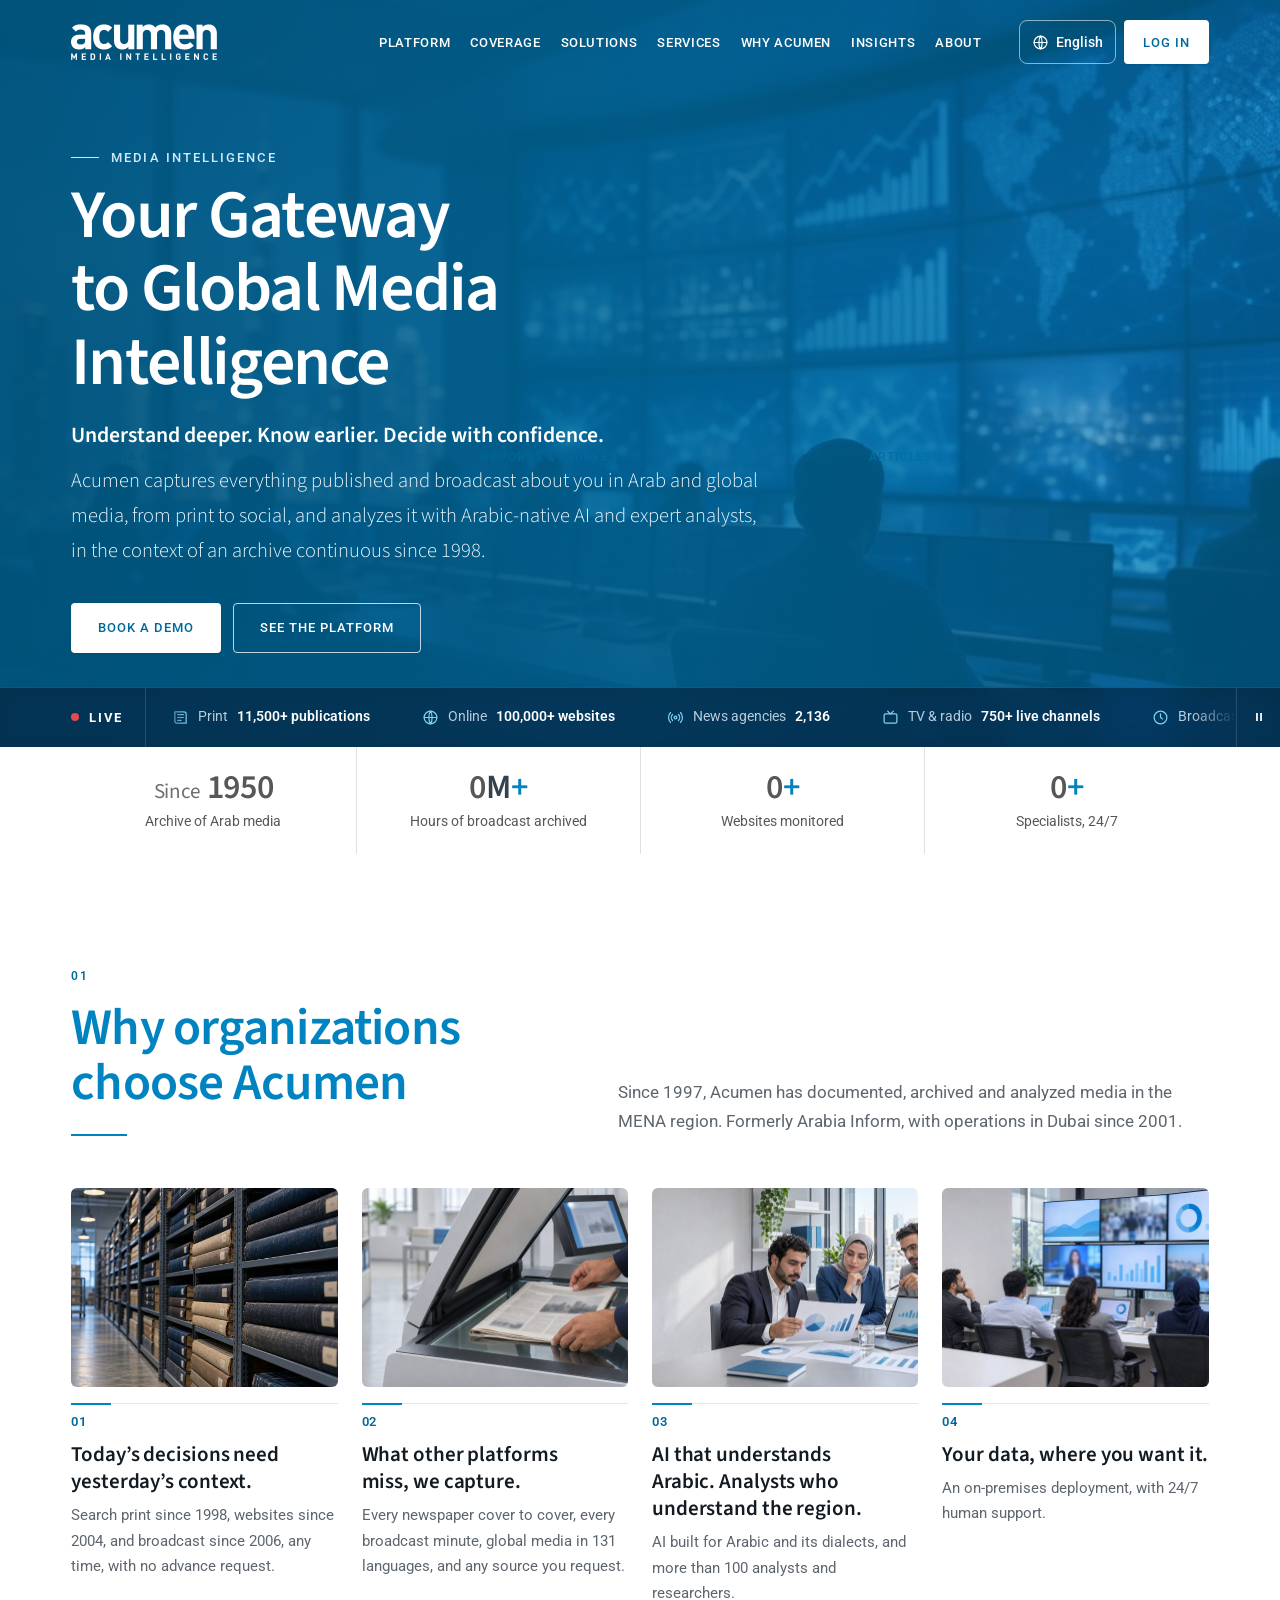
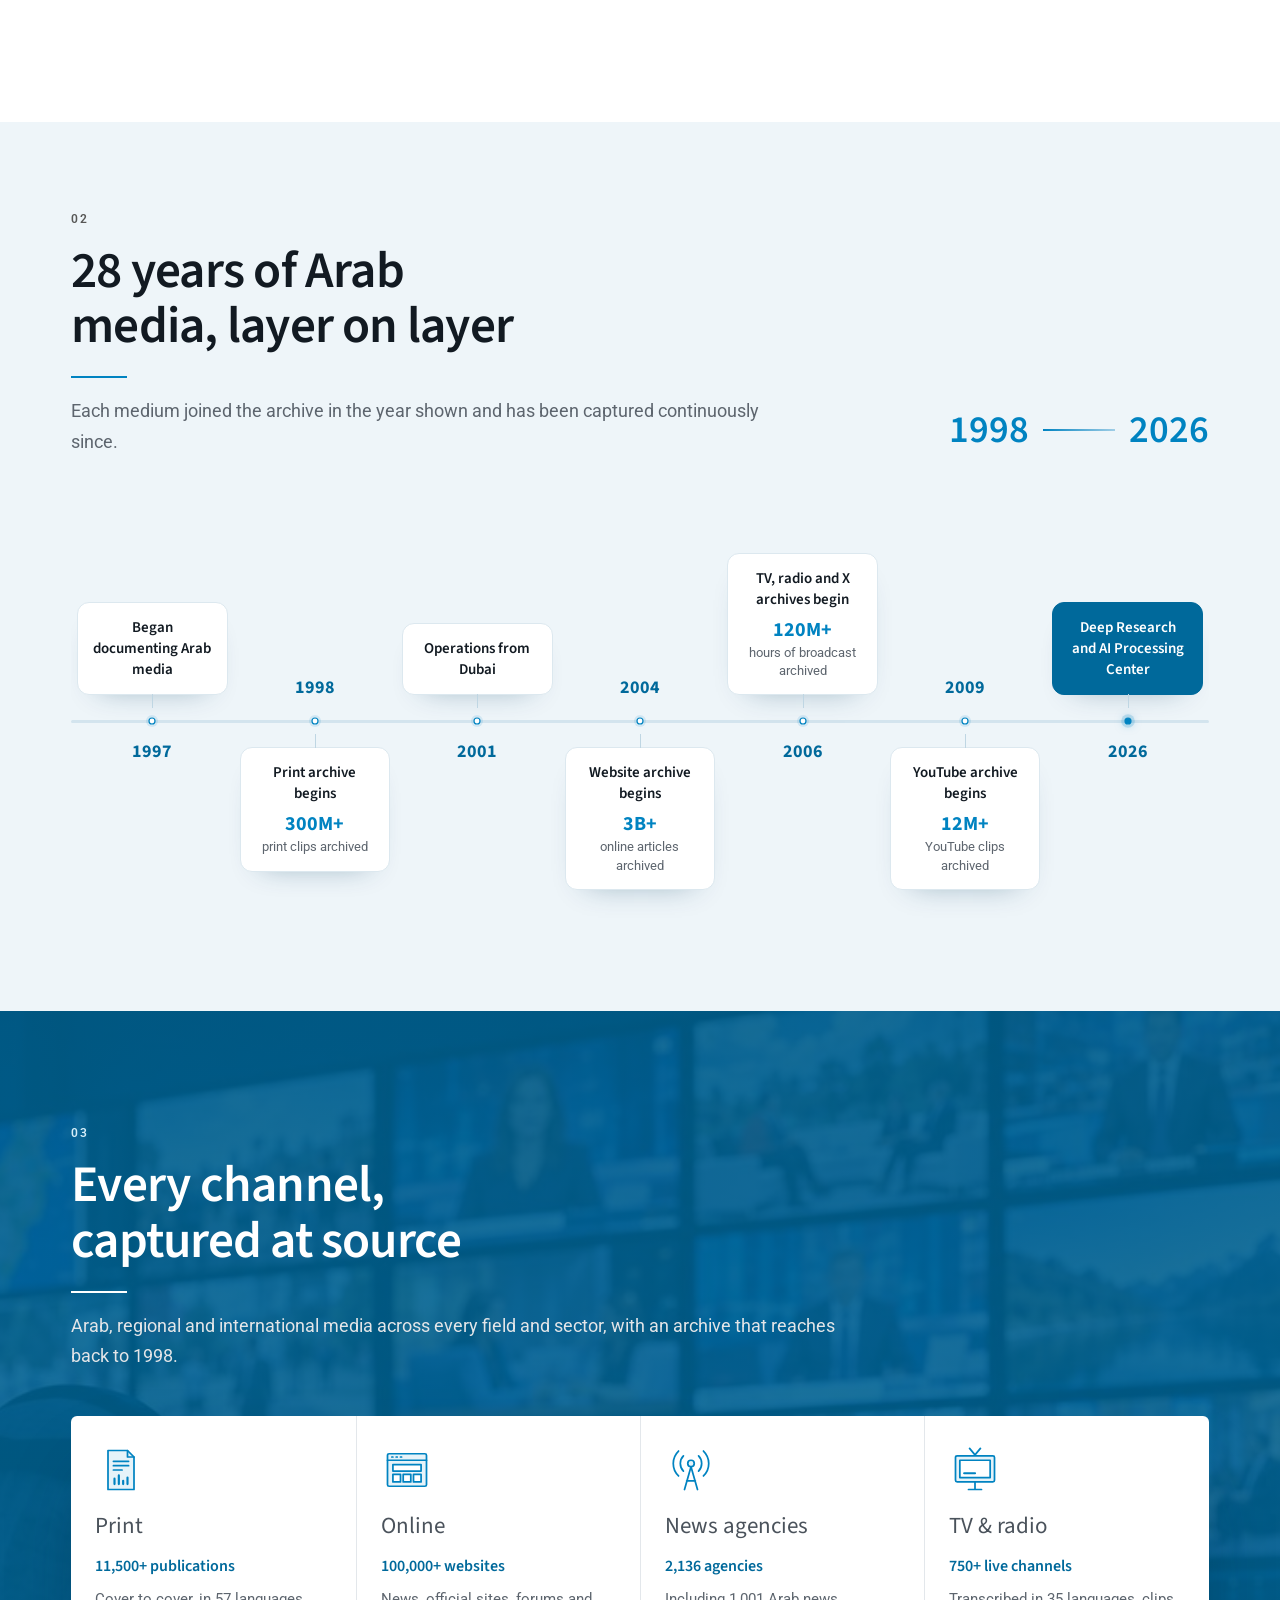
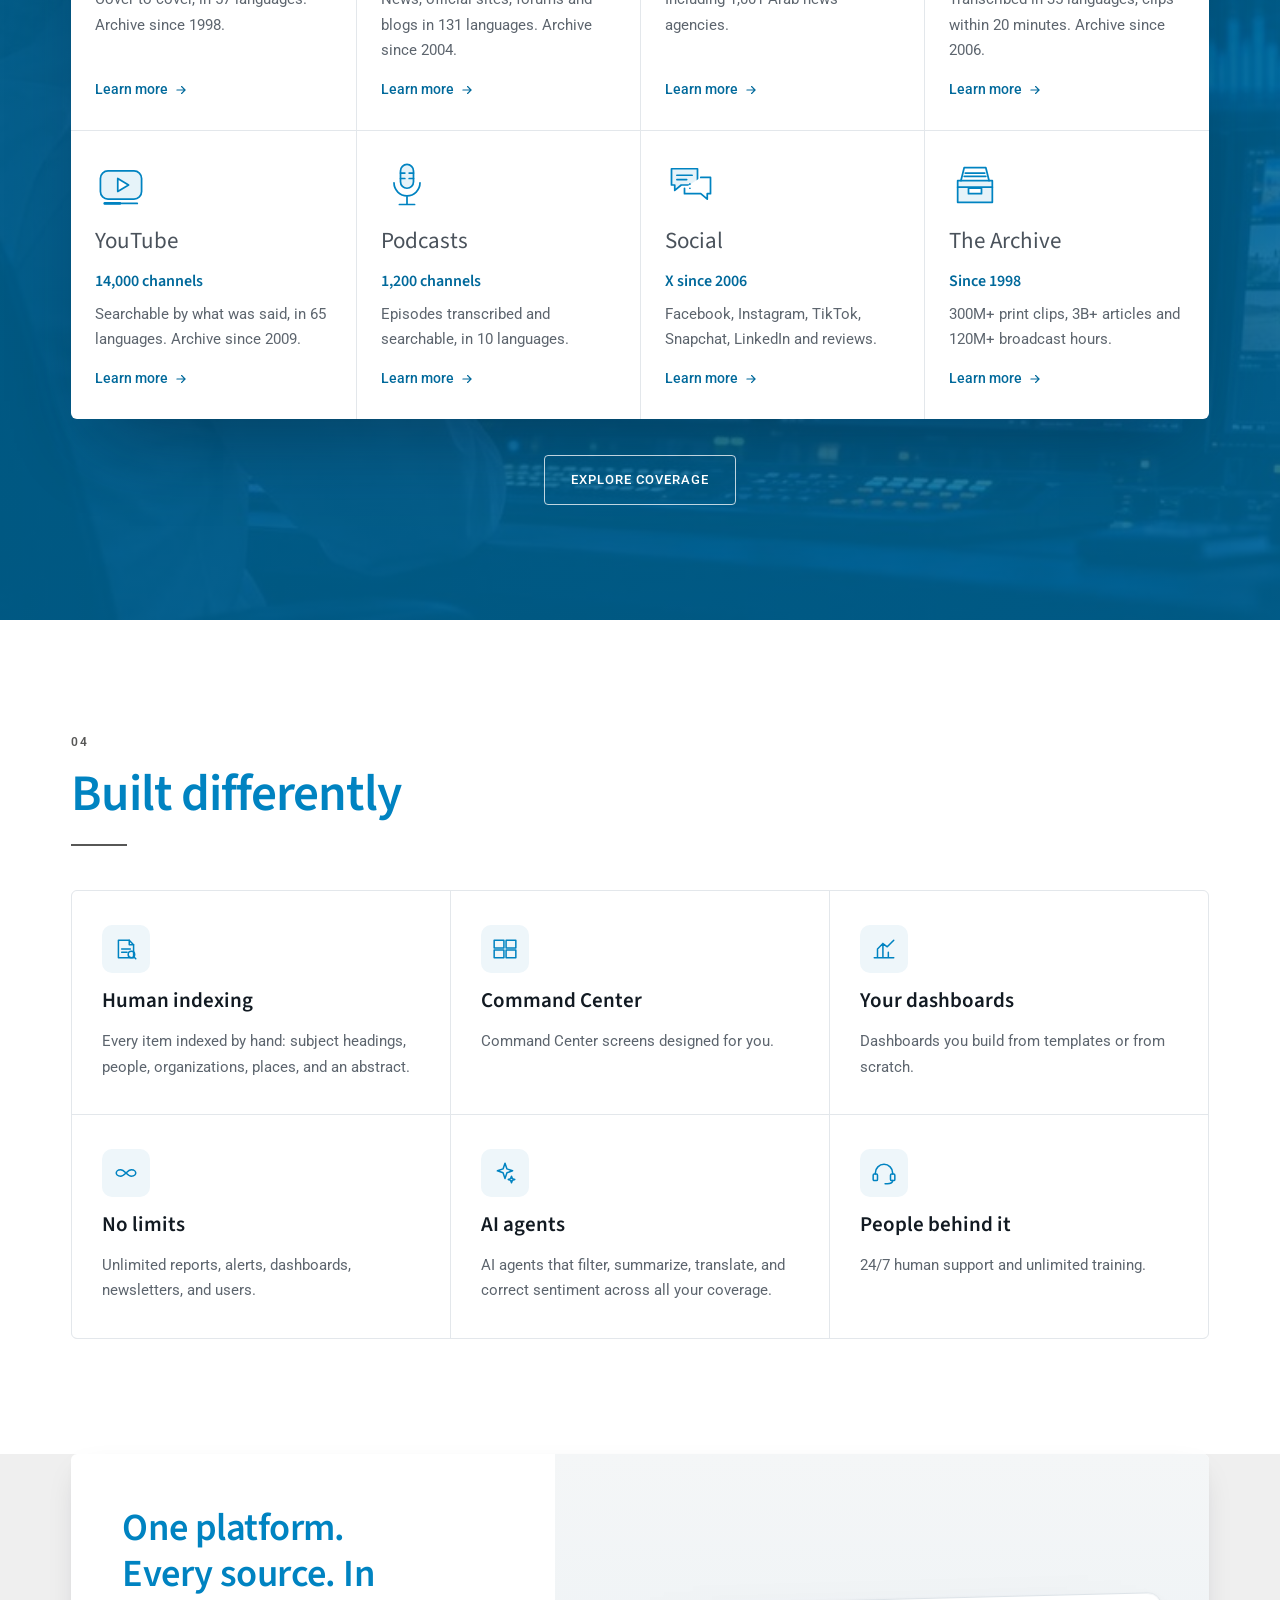
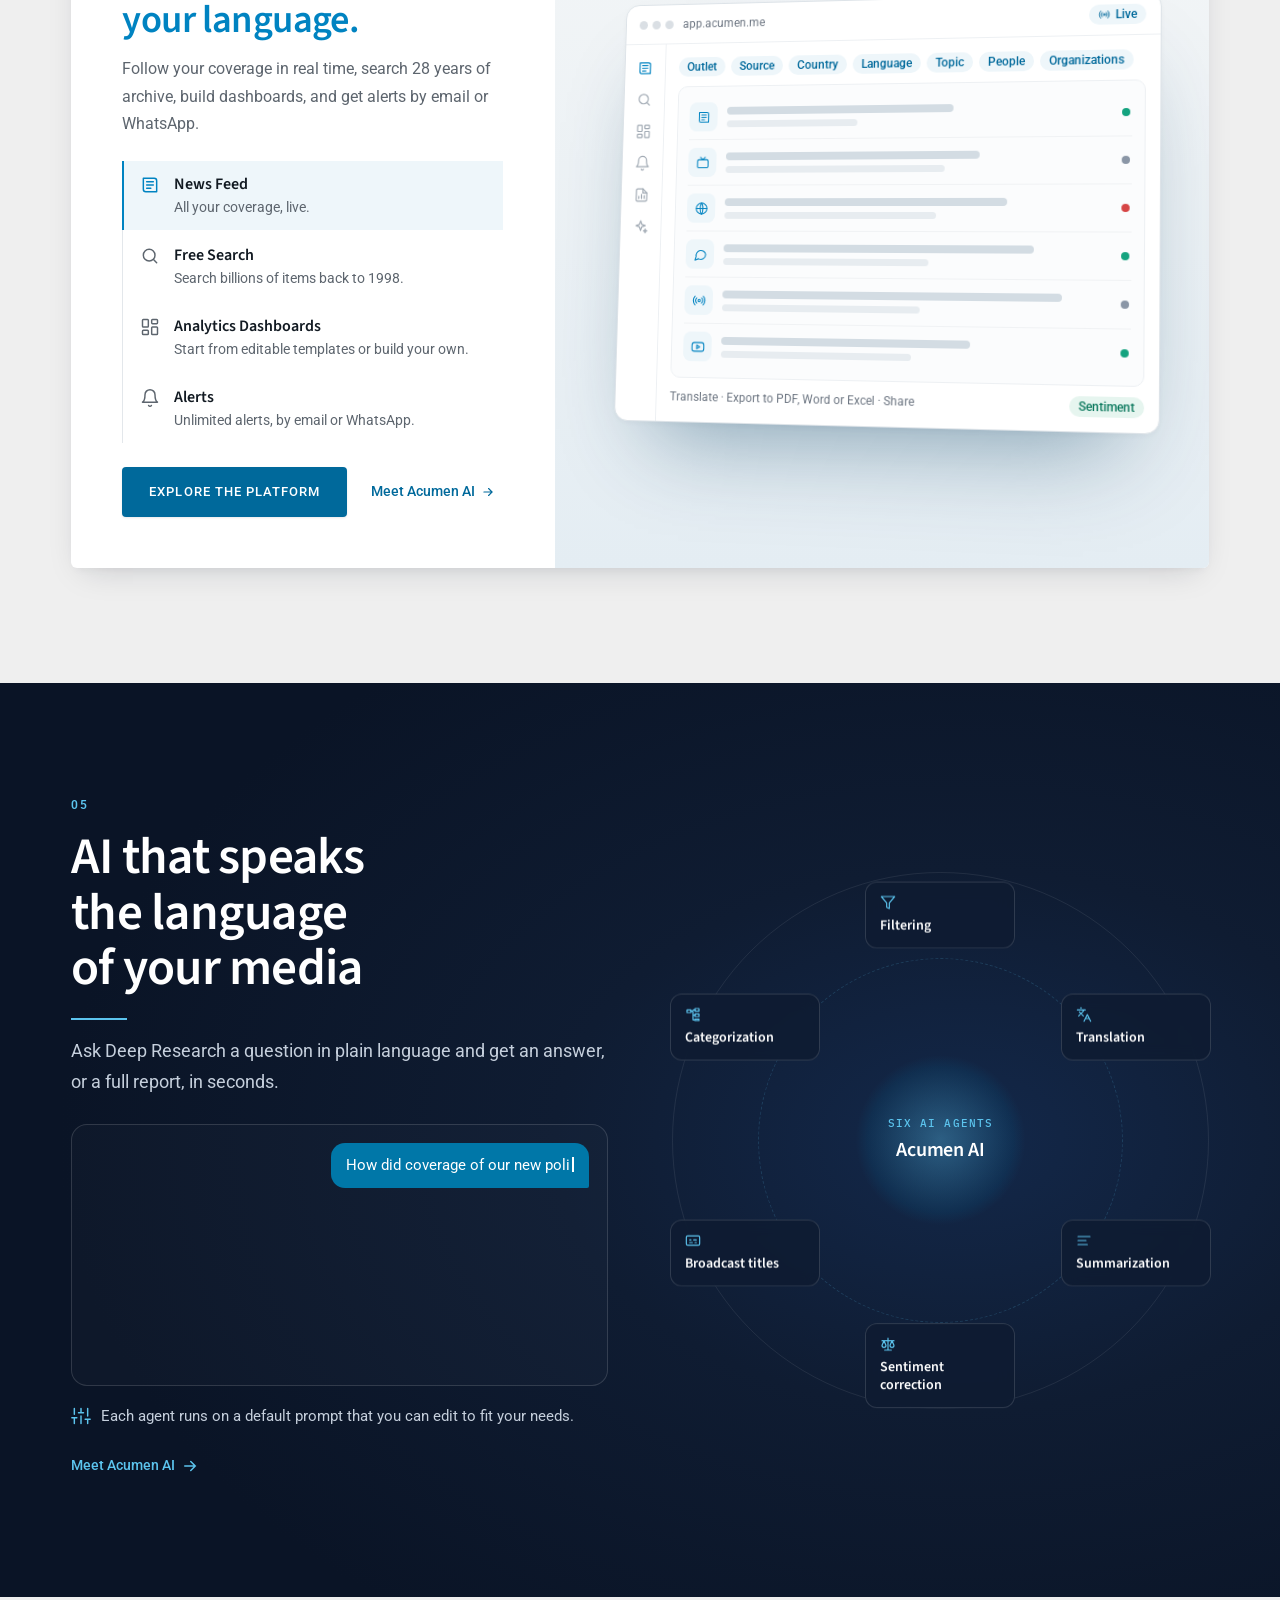
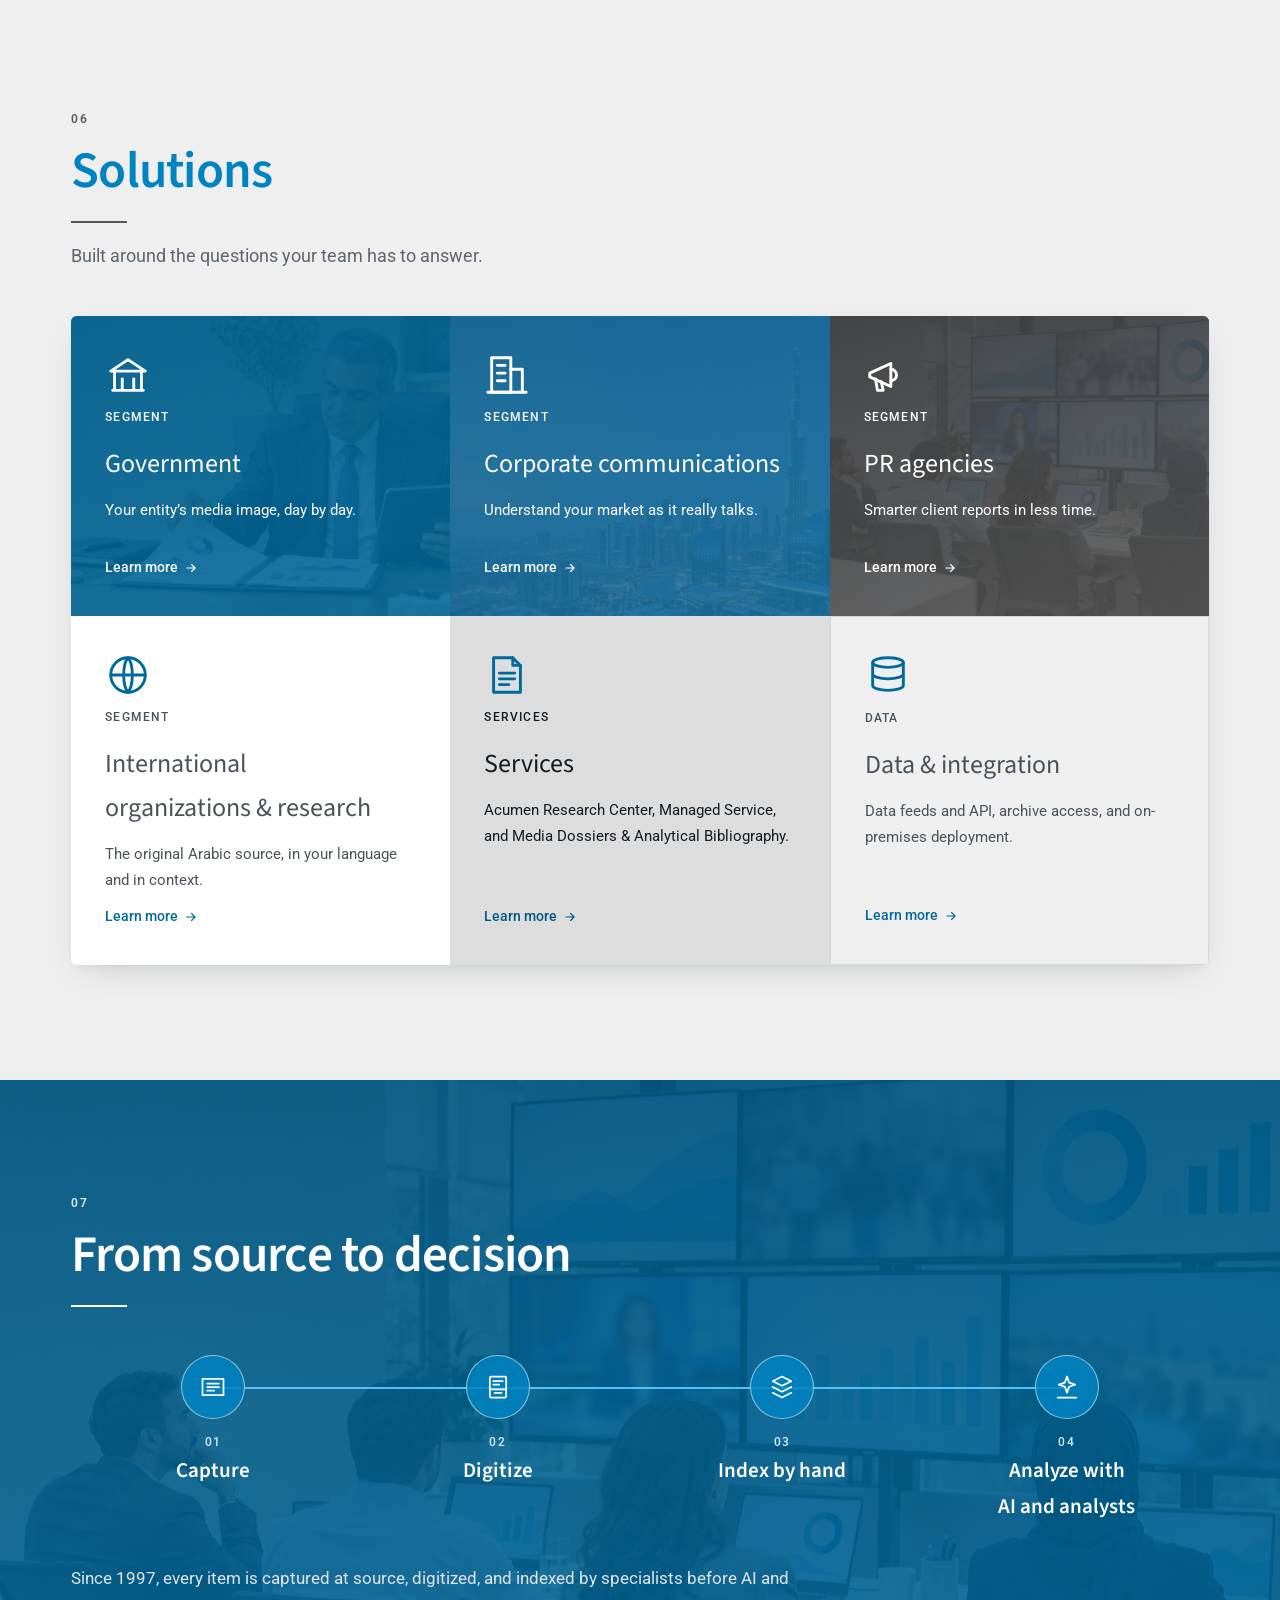
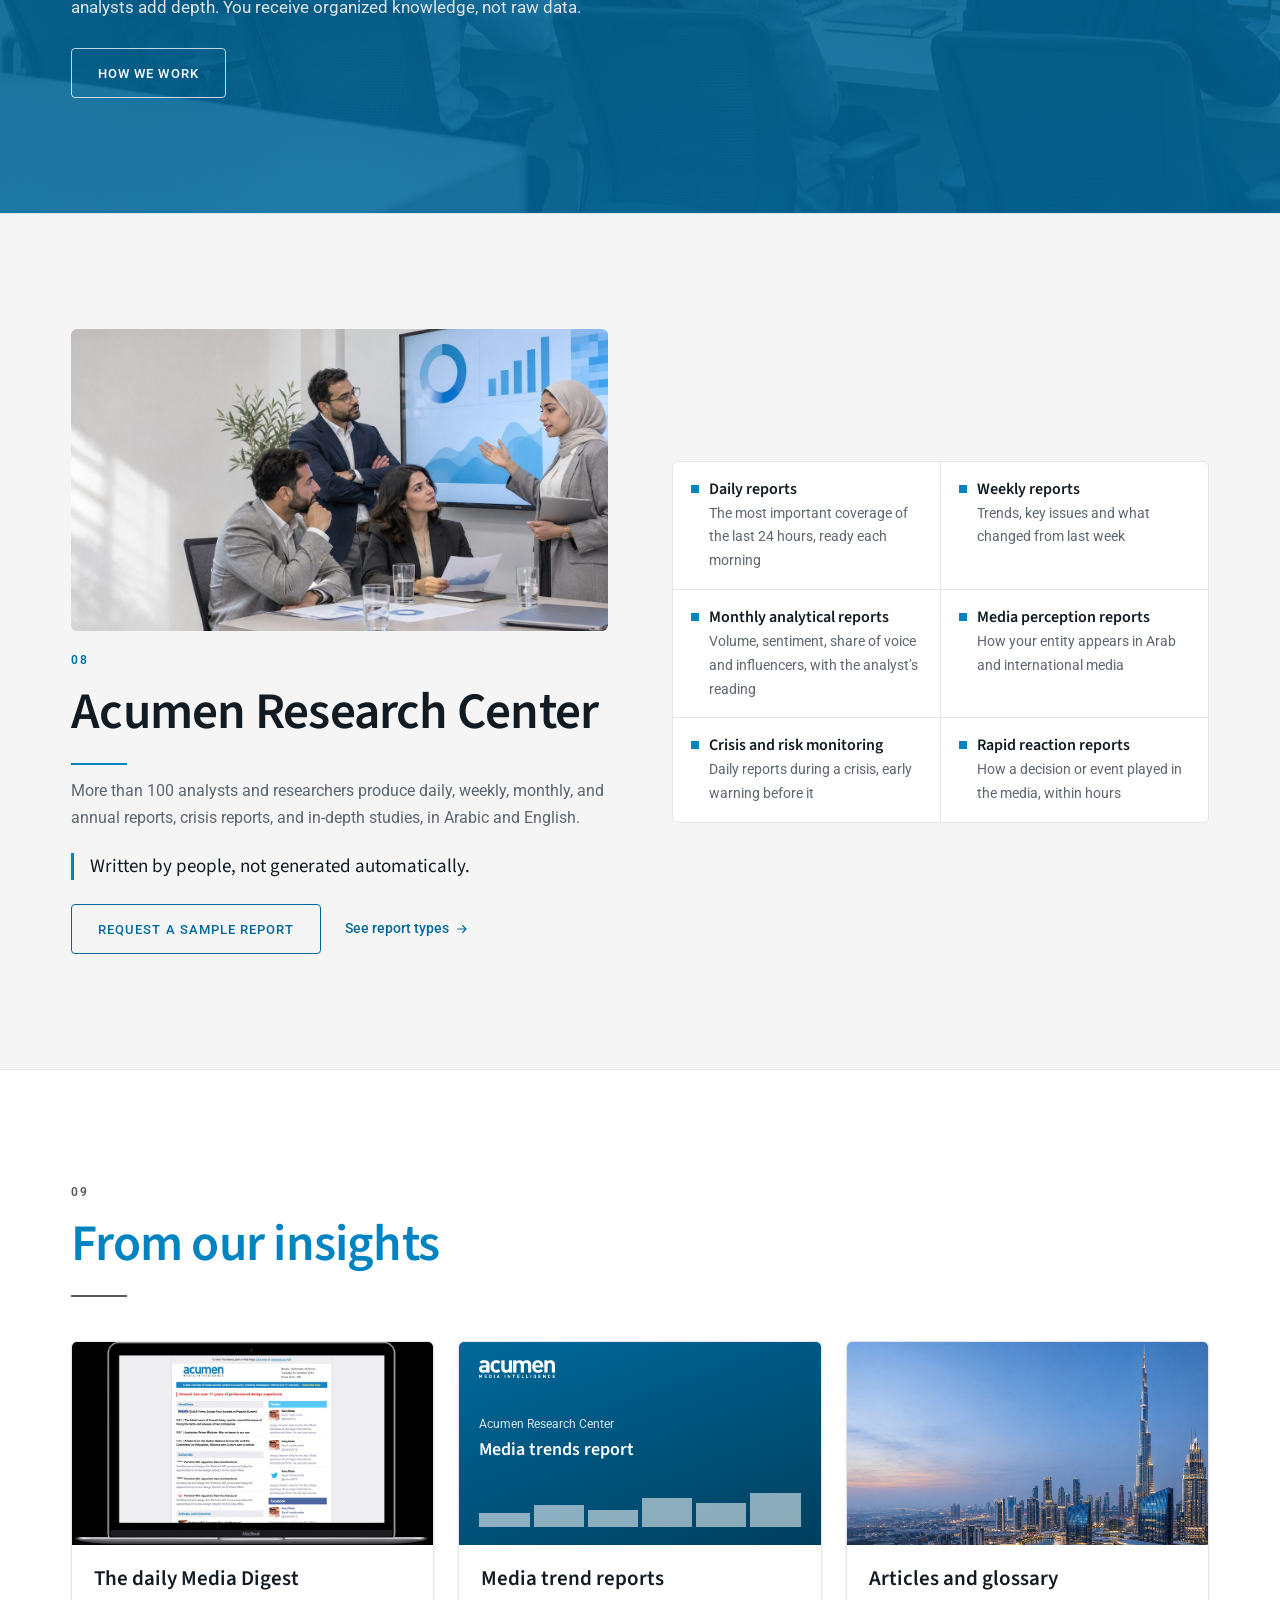
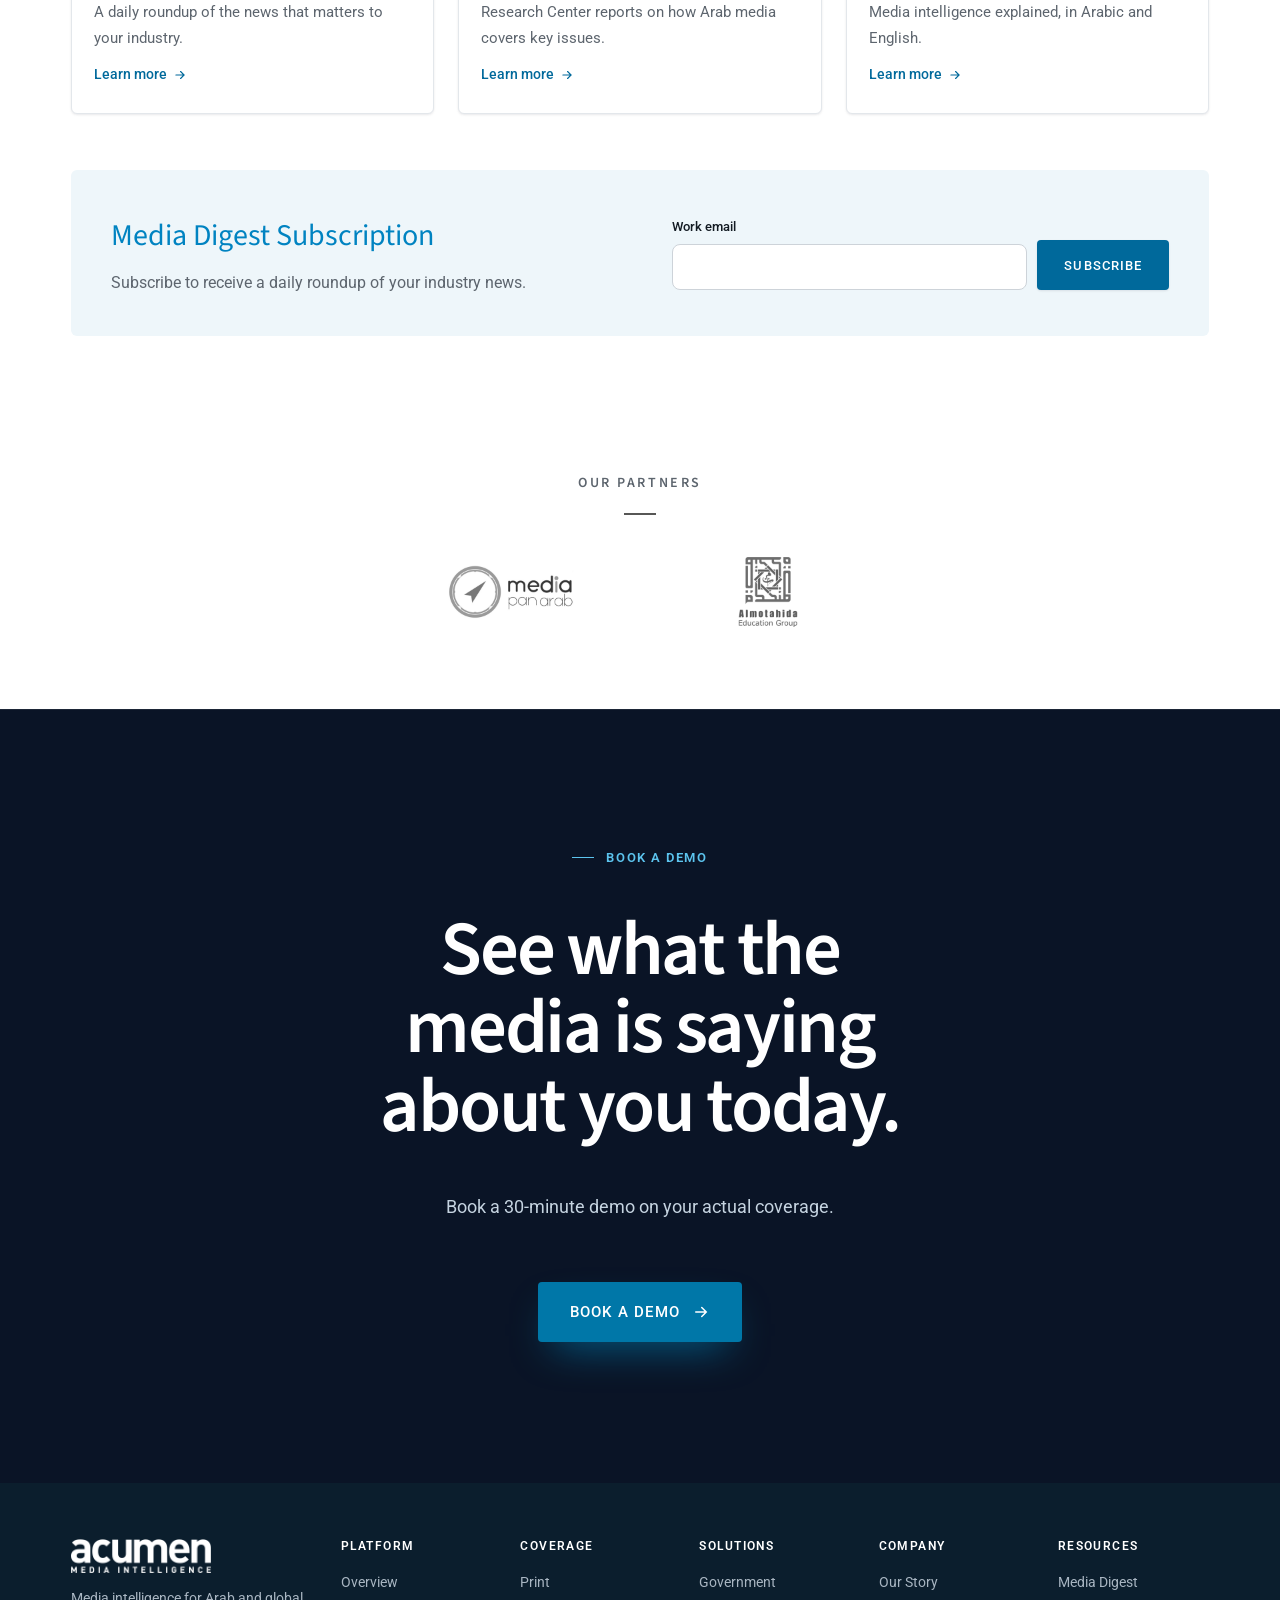
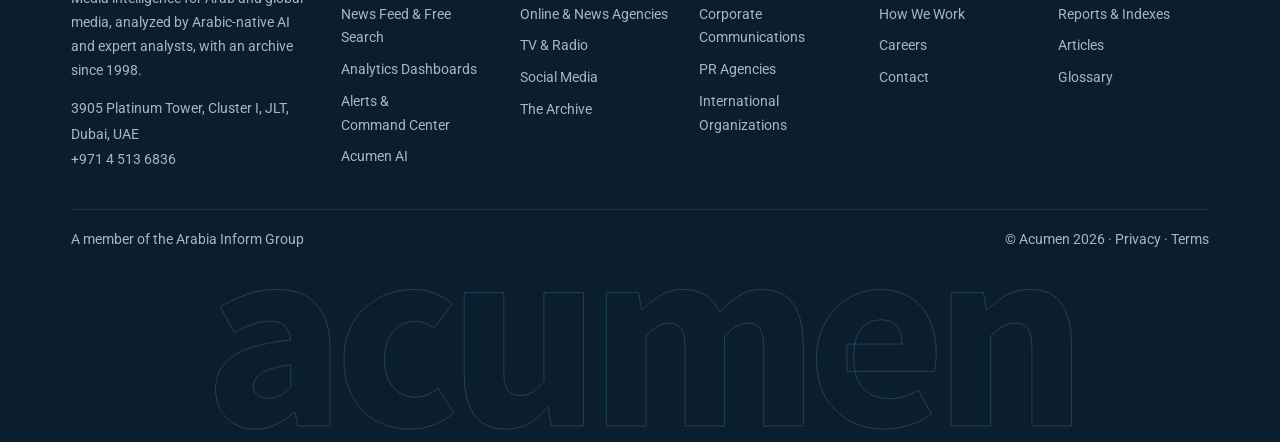
==== commit ebe255ec: "Cache-busting so browsers load the latest version" ====
--- a/index.html
+++ b/index.html
@@ -16,7 +16,7 @@
 <link rel="preconnect" href="https://fonts.googleapis.com">
 <link rel="preconnect" href="https://fonts.gstatic.com" crossorigin>
 <link rel="stylesheet" href="https://fonts.googleapis.com/css2?family=Source+Sans+3:wght@300;400;600;700&family=Roboto:wght@400;500;700&family=IBM+Plex+Sans+Arabic:wght@300;400;500;600;700&family=Noto+Nastaliq+Urdu:wght@400;500;600;700&family=IBM+Plex+Mono:wght@500&display=swap">
-<link rel="stylesheet" href="assets/css/style.css">
+<link rel="stylesheet" href="assets/css/style.css?v=202611041505">
 </head>
 <body>
 <a class="skip" href="#main" data-i="skip"></a>
@@ -184,7 +184,7 @@
  </div>
  <div class="fwm" aria-hidden="true" dir="ltr">acumen</div>
 </footer>
-<script src="assets/js/content.js"></script>
-<script src="assets/js/main.js"></script>
+<script src="assets/js/content.js?v=202611041505"></script>
+<script src="assets/js/main.js?v=202611041505"></script>
 </body>
 </html>
--- a/assets/css/style.css
+++ b/assets/css/style.css
@@ -979,12 +979,7 @@
  :root:is([lang="fr"],[lang="tr"]) .drawer a{padding:14px 2px;border-bottom:1px solid var(--line);text-decoration:none;color:var(--grey);font-weight:500}}
 @media (max-width:1440px){:root[lang="tr"] .acts .lnk{display:none}}
 @media (max-width:360px){.logo{width:118px;height:30px}#langCur{display:none}.lang{padding:0;justify-content:center}.acts{gap:6px}.hdr .wrap,#hdr .wrap{gap:10px}}
-@media (max-width:600px){
- .orbit{aspect-ratio:auto;display:grid;grid-template-columns:1fr 1fr;gap:10px;width:100%;max-width:none}
- .orbit .ring{display:none}
- .orbit .core{position:relative;inset:auto;grid-column:1/-1;width:150px;height:150px;margin:0 auto 6px}
- .orbit .spin{position:static;display:contents;animation:none}
- .agent{position:static;transform:none;width:auto}.agent>div{animation:none;height:100%;box-sizing:border-box}}
+
 .rc-in>*{min-width:0}.rc-in .btn{white-space:normal}
 .flow{grid-template-columns:repeat(4,minmax(0,1fr))}
 @media (max-width:980px){.flow{grid-template-columns:repeat(2,minmax(0,1fr))}}
@@ -1013,3 +1008,65 @@
 @media (max-width:700px){.hero .htxt{position:relative;isolation:isolate}.hero .htxt::before{content:"";position:absolute;inset:-28px -20px;z-index:-1;background:radial-gradient(ellipse at 50% 50%,rgba(0,40,78,.42),rgba(0,40,78,0) 75%);pointer-events:none}}
 :root[lang="ar"] *{letter-spacing:0!important}
 :root[lang="ar"] .kick,:root[lang="ar"] .tile .tag,:root[lang="ar"] .icard .ty,:root[lang="ar"] .cta-ov,:root[lang="ar"] .ft6 h3{text-transform:none}
+
+/* ===== Layout re-tune (v23) ===== */
+.agent{left:calc(50% + var(--ax)*42%);top:calc(50% + var(--ay)*42%)}
+@media (min-width:768px){.wrap{padding-left:max(clamp(28px,4vw,56px),env(safe-area-inset-left,0px));padding-right:max(clamp(28px,4vw,56px),env(safe-area-inset-right,0px))}}
+/* hero stats: centred cells, one accent */
+.hstats .wrap>div{display:flex;flex-direction:column;justify-content:center;gap:6px;padding-block:22px}
+:root .hstats b{color:#33414C}
+@media (max-width:820px){:root .hstats .wrap>div:nth-child(n+3){border-top:1px solid #E1E1E1}}.hstats b .pl{font-style:normal;color:#0083C1}
+.hstats .wrap>div>span:not(.sr){line-height:1.4}
+@media (max-width:820px){.hstats .wrap>div{padding-block:18px;padding-inline-start:18px}.hstats .wrap>div:nth-child(odd){padding-inline-start:0}.hstats b{font-size:28px}.hstats .wrap>div>span:not(.sr){font-size:13px}}
+/* phones: no busy canvas behind the hero copy */
+@media (max-width:700px){.hero .field{display:none}.hero .htxt::before{display:none}}
+/* coverage on phones: compact 2-up grid, short scroll */
+@media (max-width:560px){
+ .mcard.m8{grid-template-columns:1fr 1fr;margin-top:28px}
+ .m8 .mitem{padding:18px 14px;gap:6px}
+ .m8 .mitem:nth-child(2n+1){border-inline-start:0}.m8 .mitem:nth-child(2n){border-inline-start:1px solid var(--line)}
+ .m8 .mitem:nth-child(-n+2){border-top:0}.m8 .mitem:nth-child(n+3){border-top:1px solid var(--line)}
+ .mitem svg.ic{width:34px;height:34px}
+ .m8 .mitem h3{font-size:18px}
+ .mitem .fig{font-size:13px}
+ .m8 .mitem p,.m8 .mitem .more{display:none}}
+/* AI orbit on phones: keep the ring, tighter radius, compact chips */
+@media (max-width:600px){
+ .orbit{width:min(100%,360px);max-width:none}
+ .agent{left:calc(50% + var(--ax)*35%);top:calc(50% + var(--ay)*35%);width:96px}
+ .orbit .ring{inset:15%}.orbit .r2{inset:29%}.orbit .core{inset:36%}
+ .orbit .core b{font-size:15px}.orbit .core span{font-size:9px;letter-spacing:.06em}
+ .agent>div{padding:8px 8px;border-radius:10px;text-align:center}
+ .agent svg{margin-inline:auto;width:14px;height:14px}
+ .agent b{font-size:11.5px!important;line-height:1.3;margin-top:4px}
+ :root[lang="ur"] .agent b{line-height:1.7}}
+@media (min-width:768px){.lv{padding-inline:max(clamp(28px,4vw,56px),calc((100vw - 1240px)/2 + clamp(28px,4vw,56px))) 22px}}
+/* hero stats centred in every cell (v24) */
+.hstats .wrap>div,.hstats .wrap>div:first-child,.hstats .wrap>div:nth-child(odd){align-items:center;text-align:center;padding-inline:12px!important}
+:root .hstats b,:root[dir="rtl"] .hstats b{text-align:center}
+.hstats .wrap{padding-bottom:0}
+@media (max-width:820px){.hstats .wrap>div{padding-block:20px}}
+/* ===== Phones + small tablets: centred layout (v25) ===== */
+@media (max-width:820px){
+ .title,.title-sub{text-align:center!important;margin-inline:auto}
+ .title::before{justify-content:center}
+ .title::after{margin-inline:auto}
+ .htxt,.why-head,.why-head p,.tl-head,.tour-txt,.ai-txt,.rc-in>div,.ins,.dg-in,.mfoot,.cta-c,.partners{text-align:center}
+ .kick{justify-content:center}
+ .ctas,.flow-cta,.viewall,.tl-head{justify-content:center}
+ .tl-head{align-items:center}
+ .why-head{justify-items:center}
+ .p4,.mitem,.dcell,.tile,.icard,.tcard,.fstep,.ft6>div{text-align:center;align-items:center}
+ .p4 .ph,.icard .cover{width:100%}
+ .mitem svg.ic,.mitem img,.dcell svg,.tile svg,.fstep svg{margin-inline:auto}
+ .more,.go{justify-content:center;margin-inline:auto}
+ .rtypes>div{text-align:center}.rtypes>div b{justify-content:center}
+ .rc-in .btn,.tour-txt .btn,.ai-txt a,.rc-in a{margin-inline:auto}
+ .rc-in>div>div:last-child,.tour-txt>div:last-child{justify-content:center}
+ .dg-form{justify-content:center}
+ .ft6{text-align:center}.ft6 ul{padding:0}
+ .ai-txt .ctl{justify-content:center}
+}
+@media (max-width:820px){.p4 .no::before{inset-inline-start:calc(50% - 20px)}
+ .rc-in .q{border-inline-start:0!important;padding-inline:0!important;position:relative;padding-top:14px}
+ .rc-in .q::before{content:"";position:absolute;top:0;left:calc(50% - 20px);width:40px;height:2px;background:var(--accent)}}
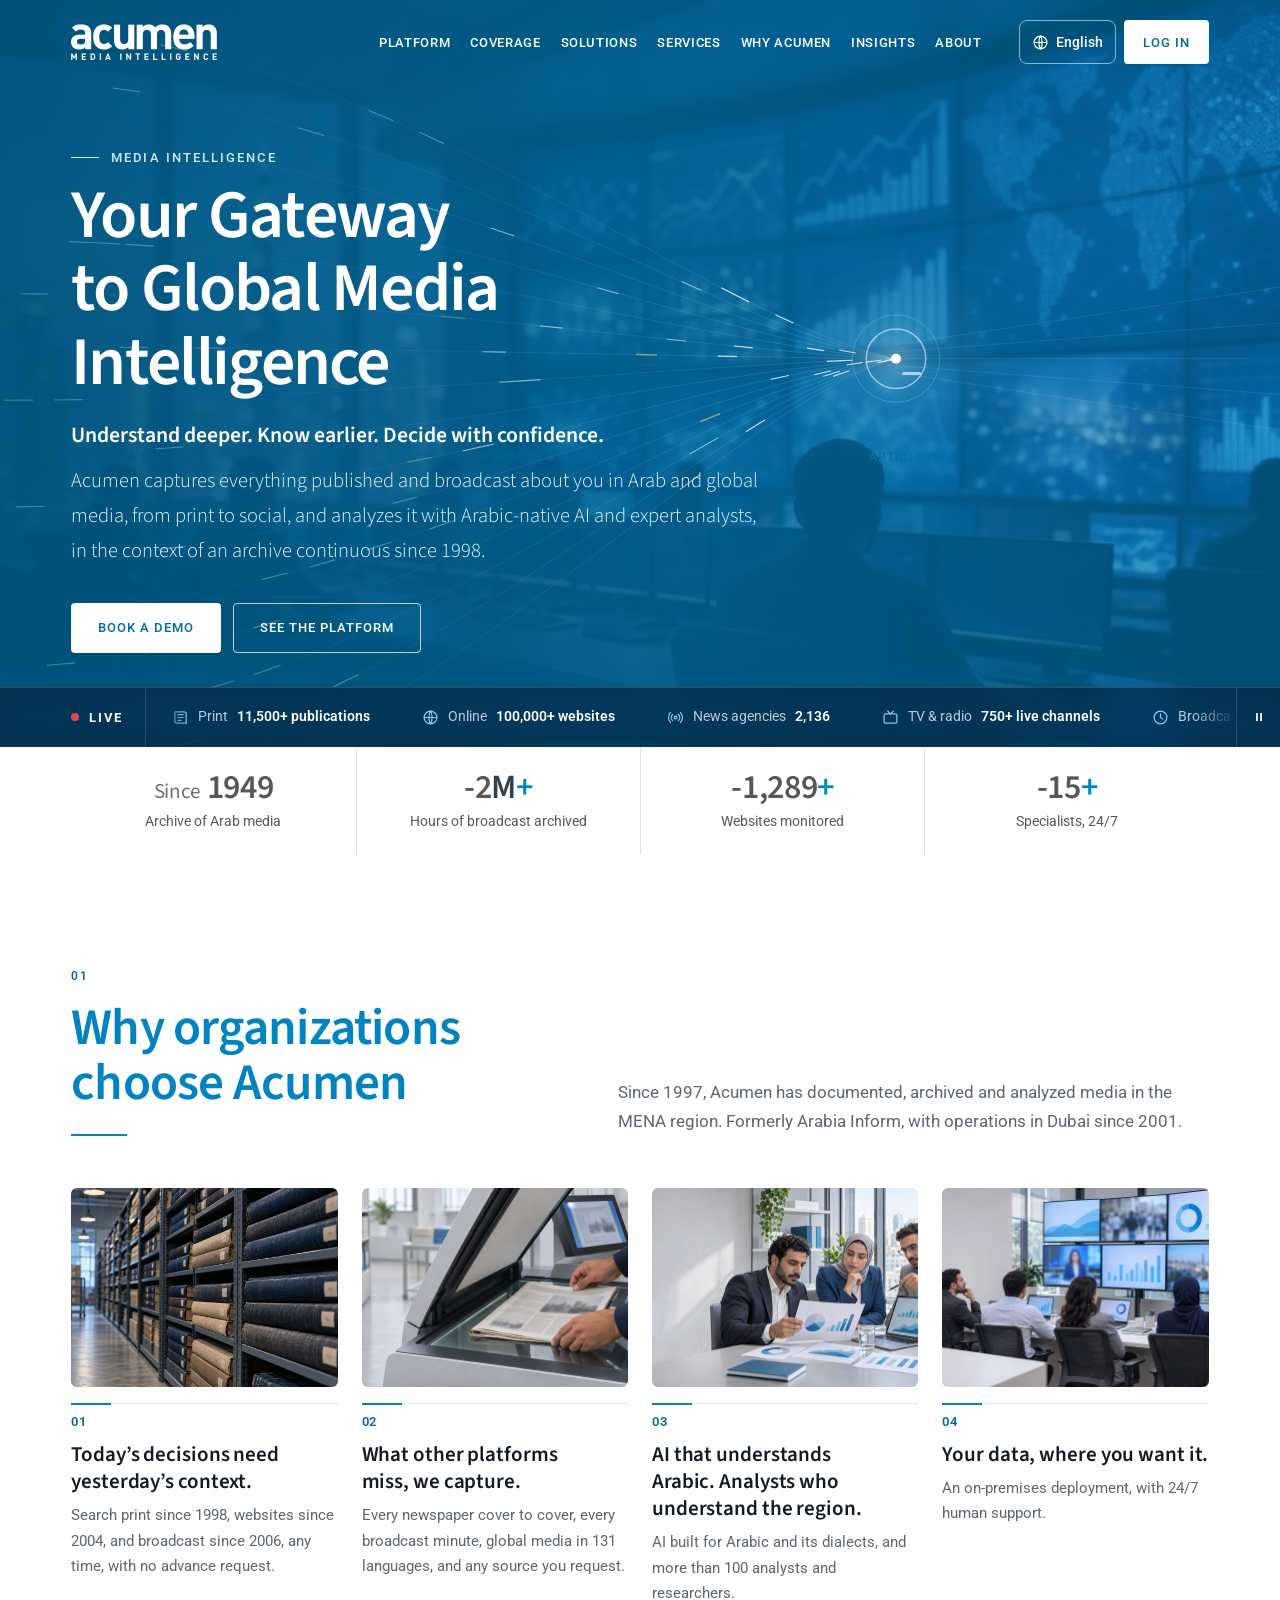
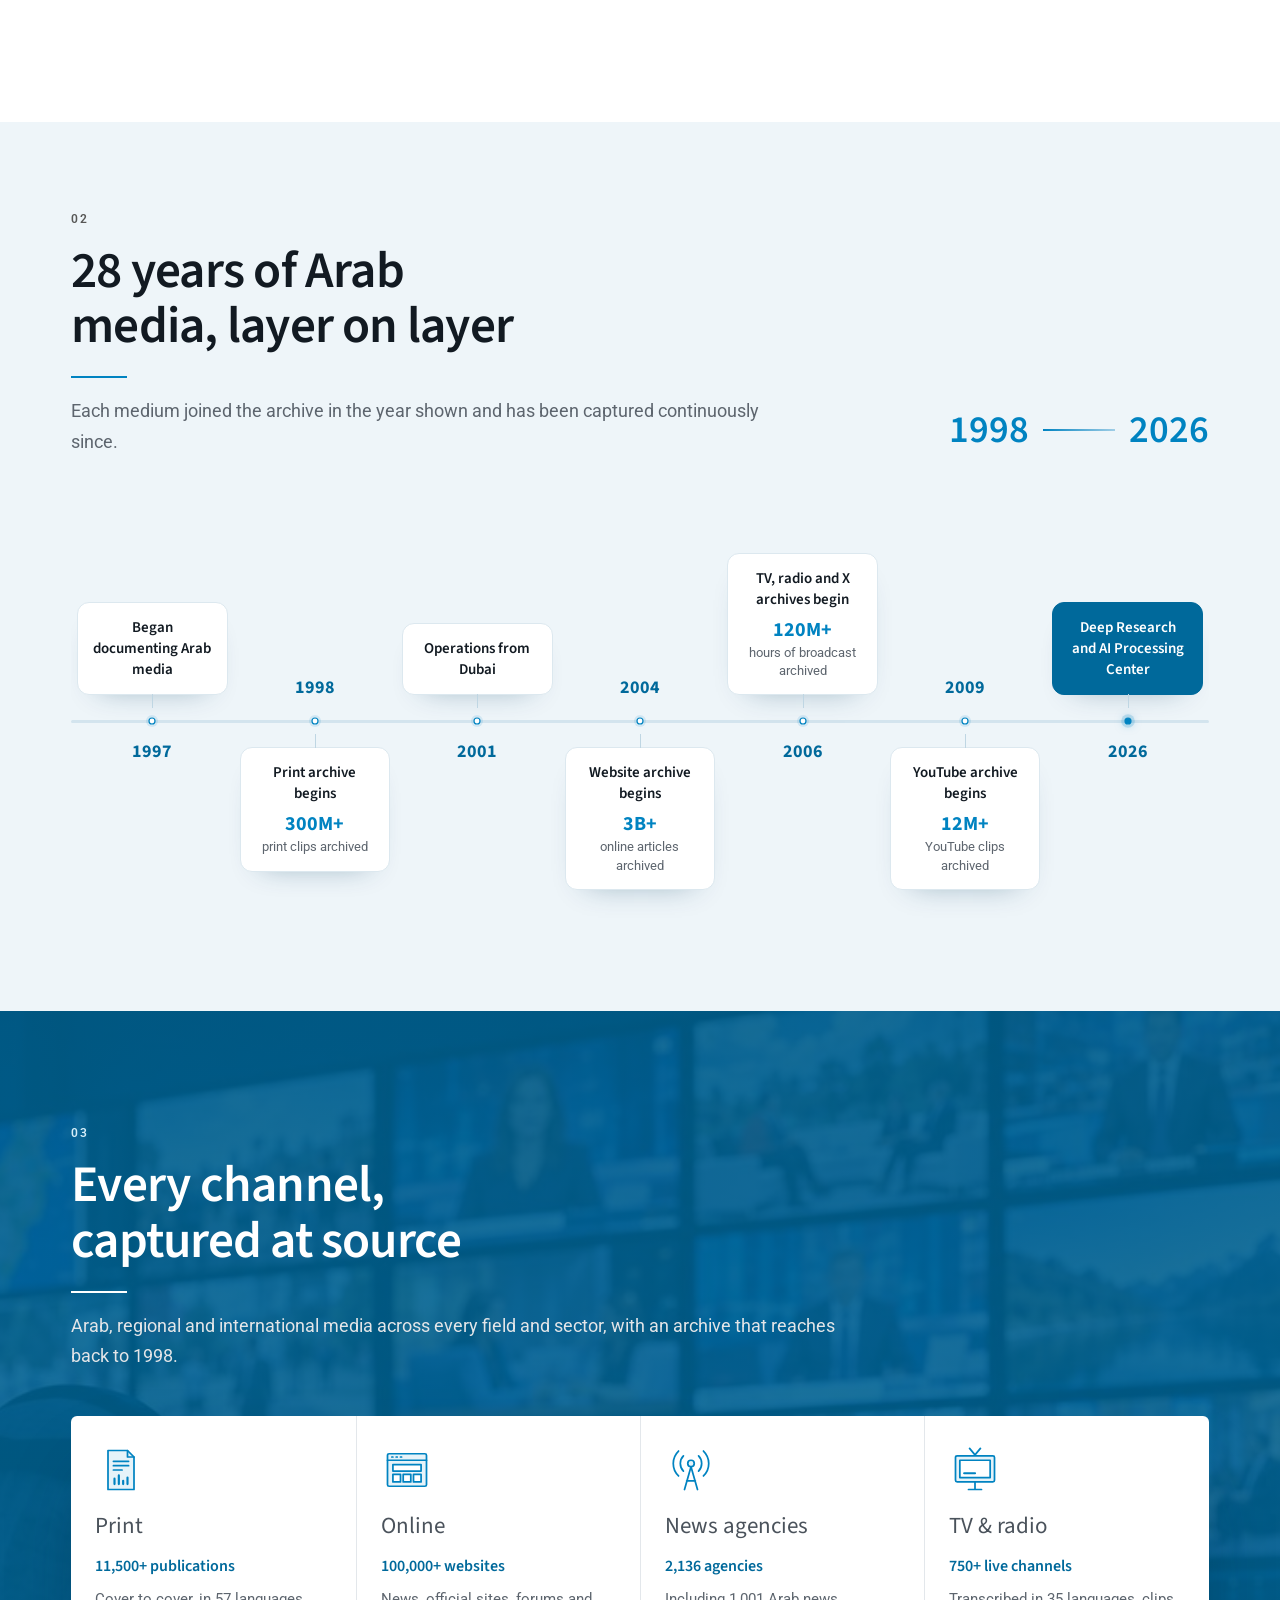
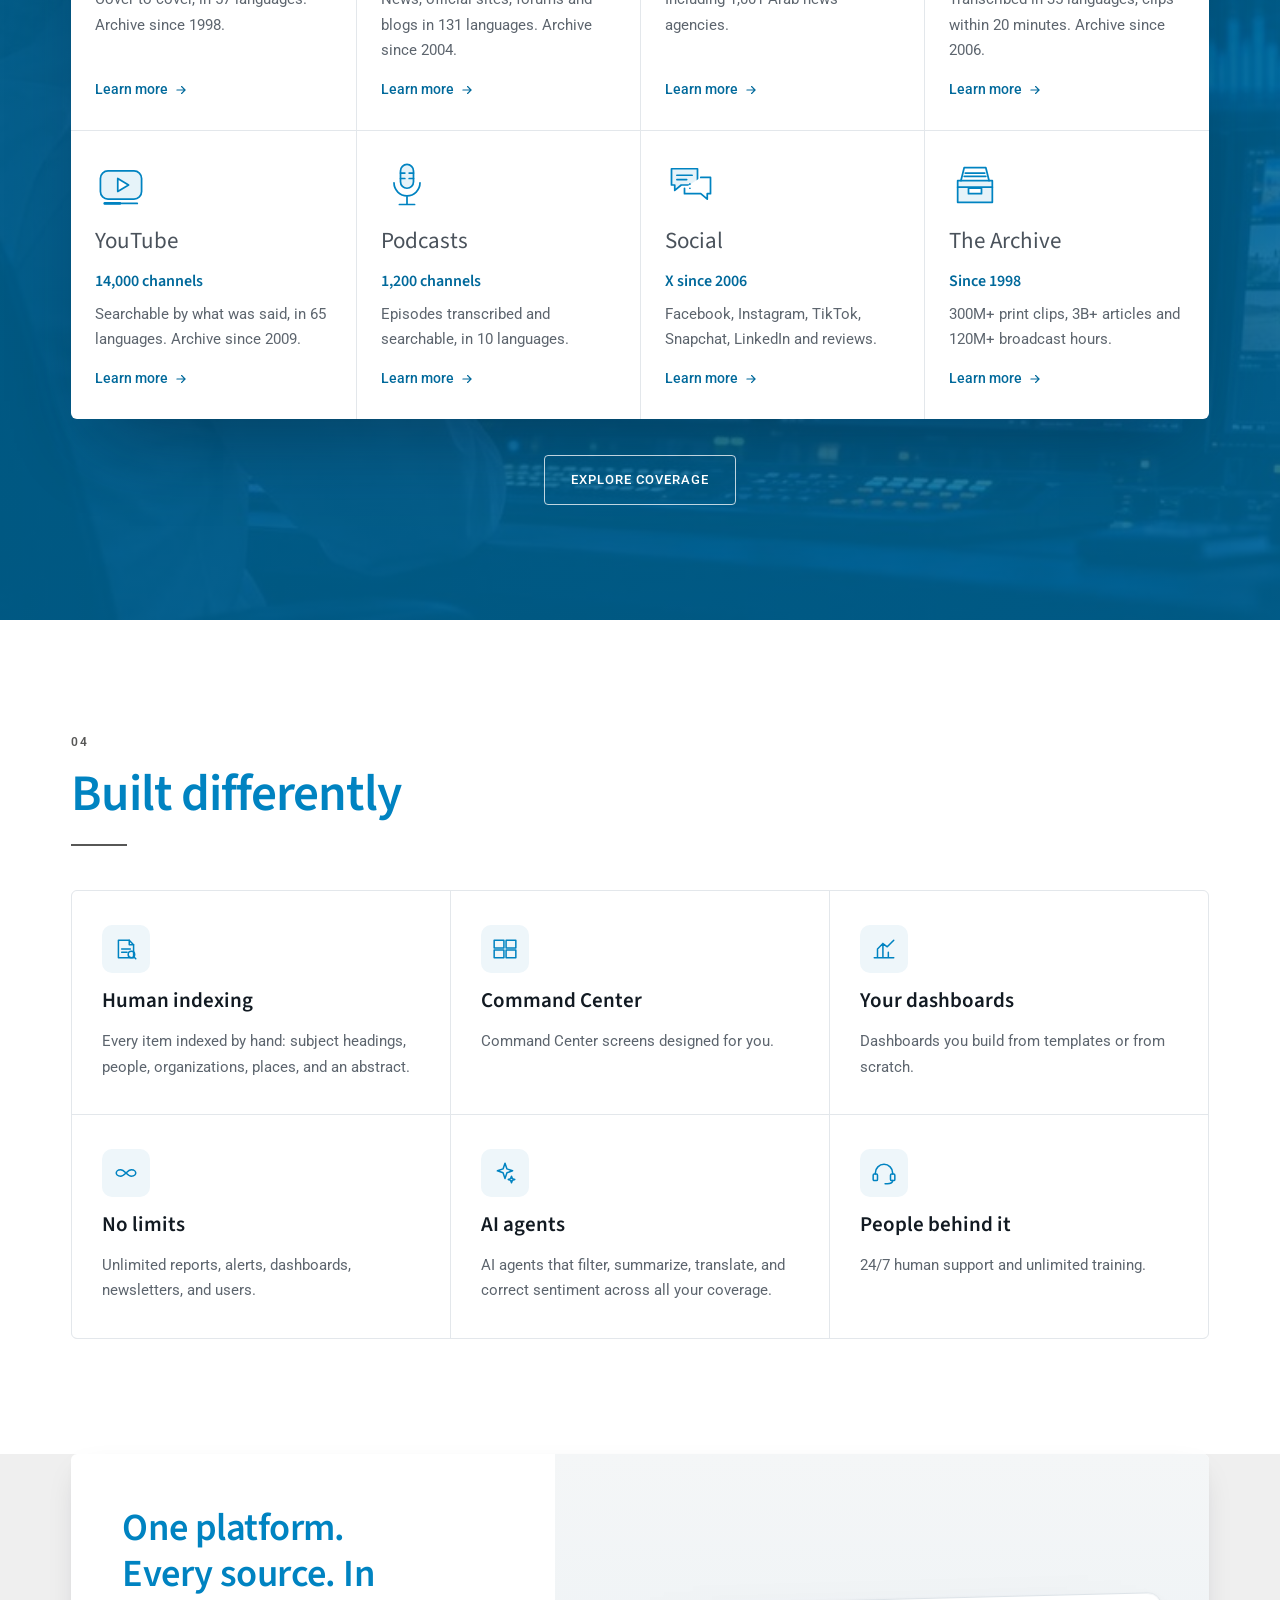
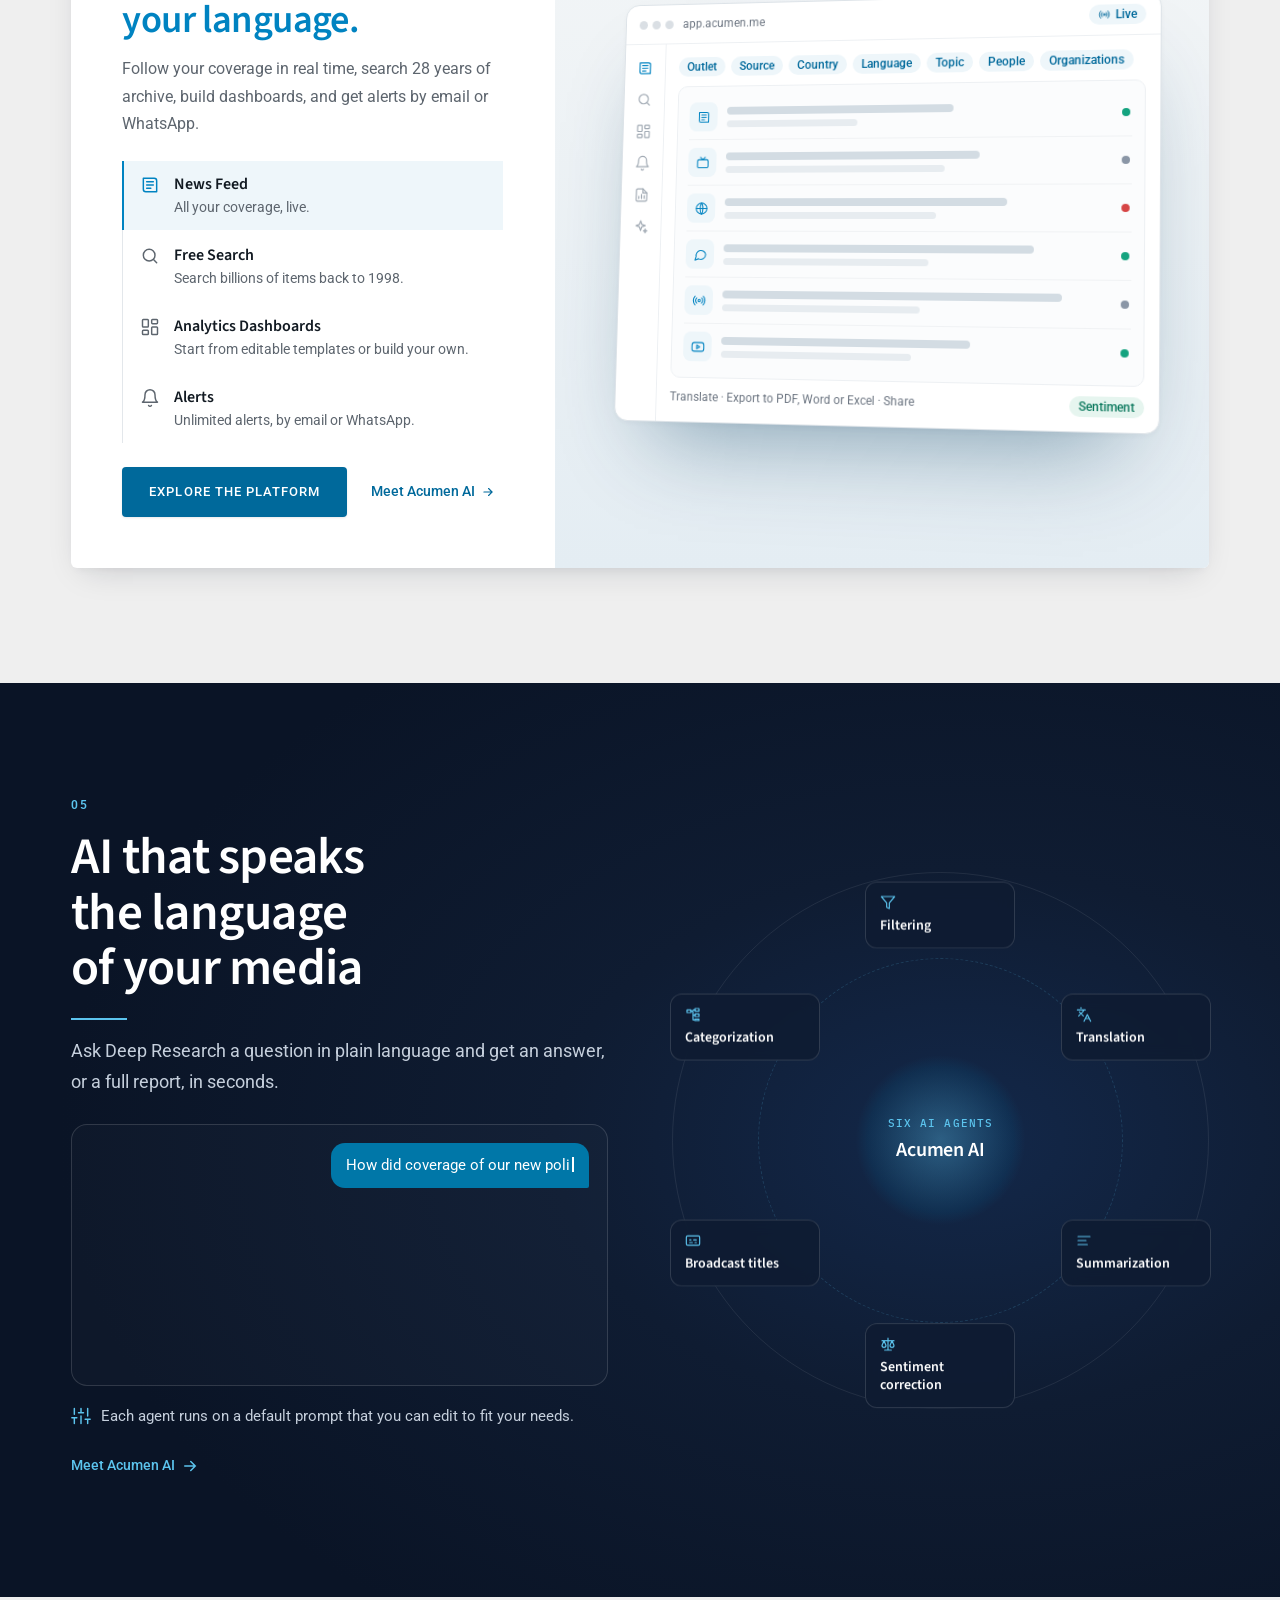
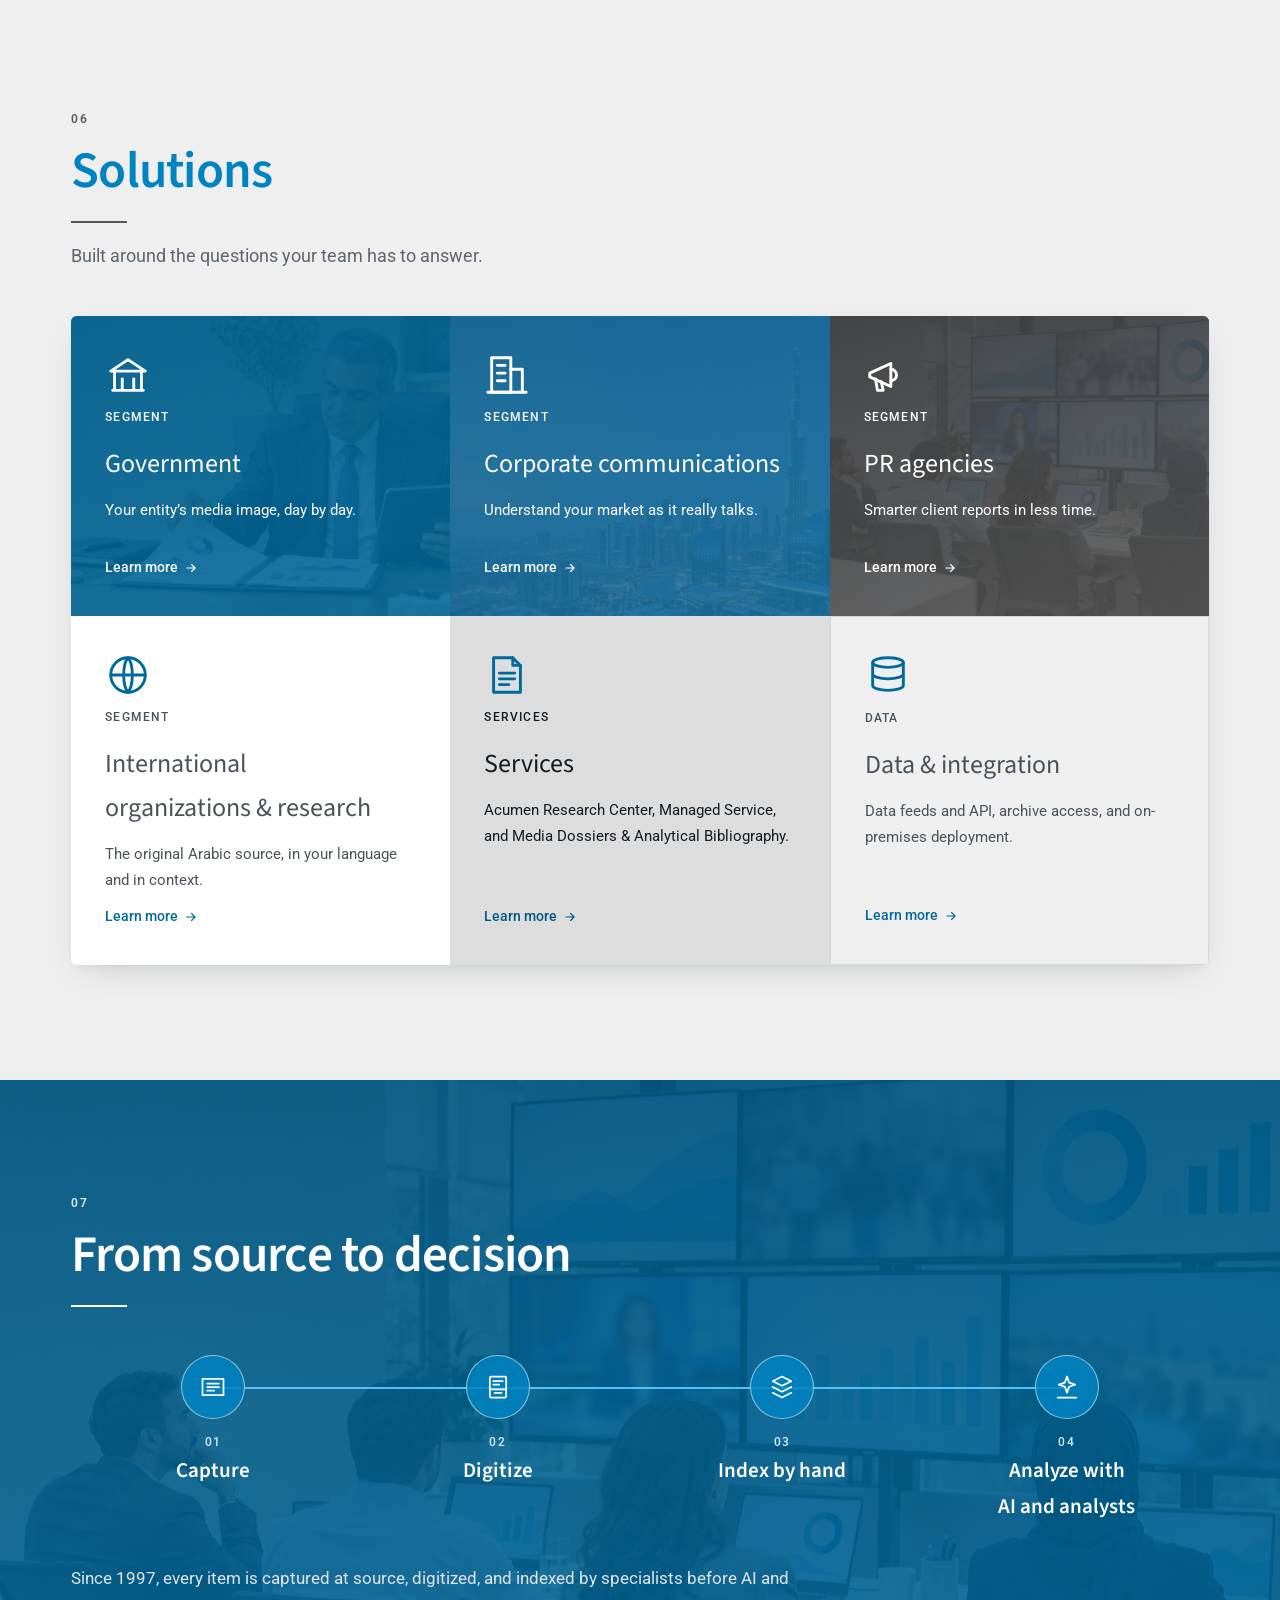
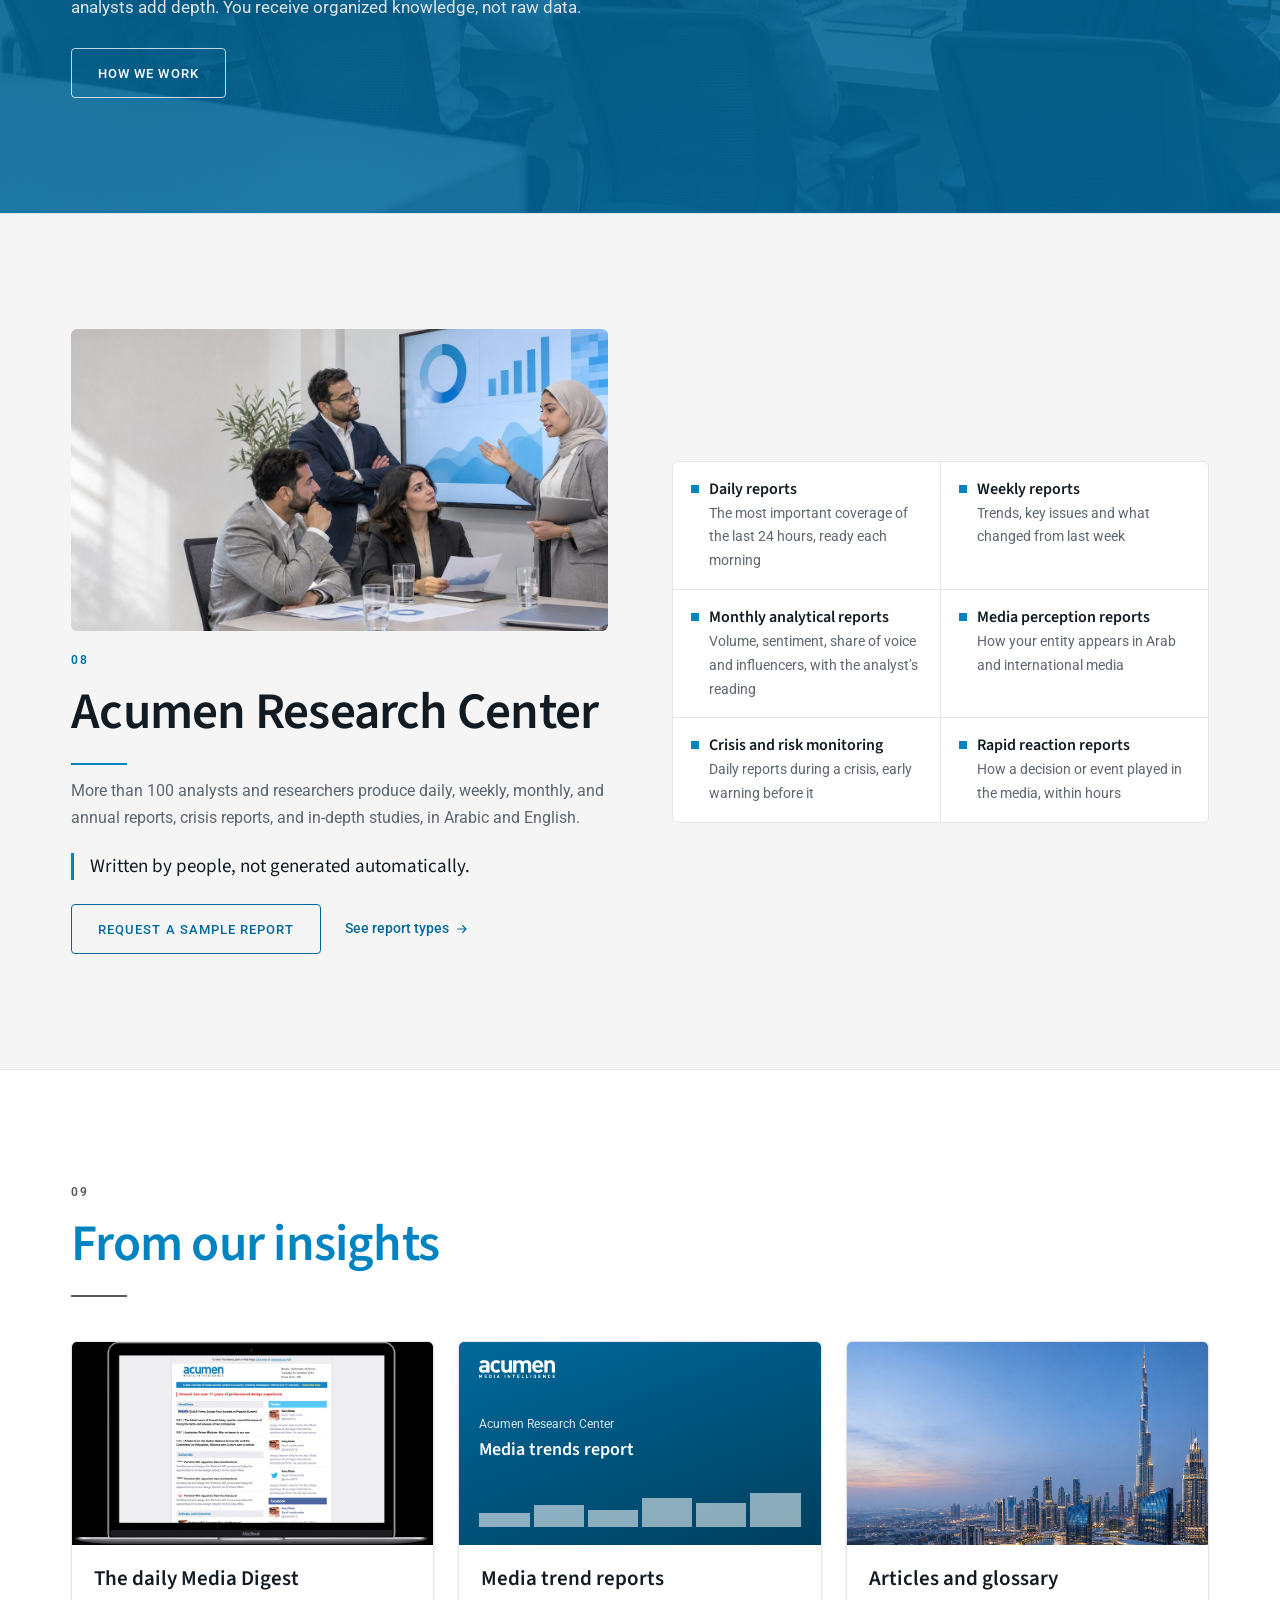
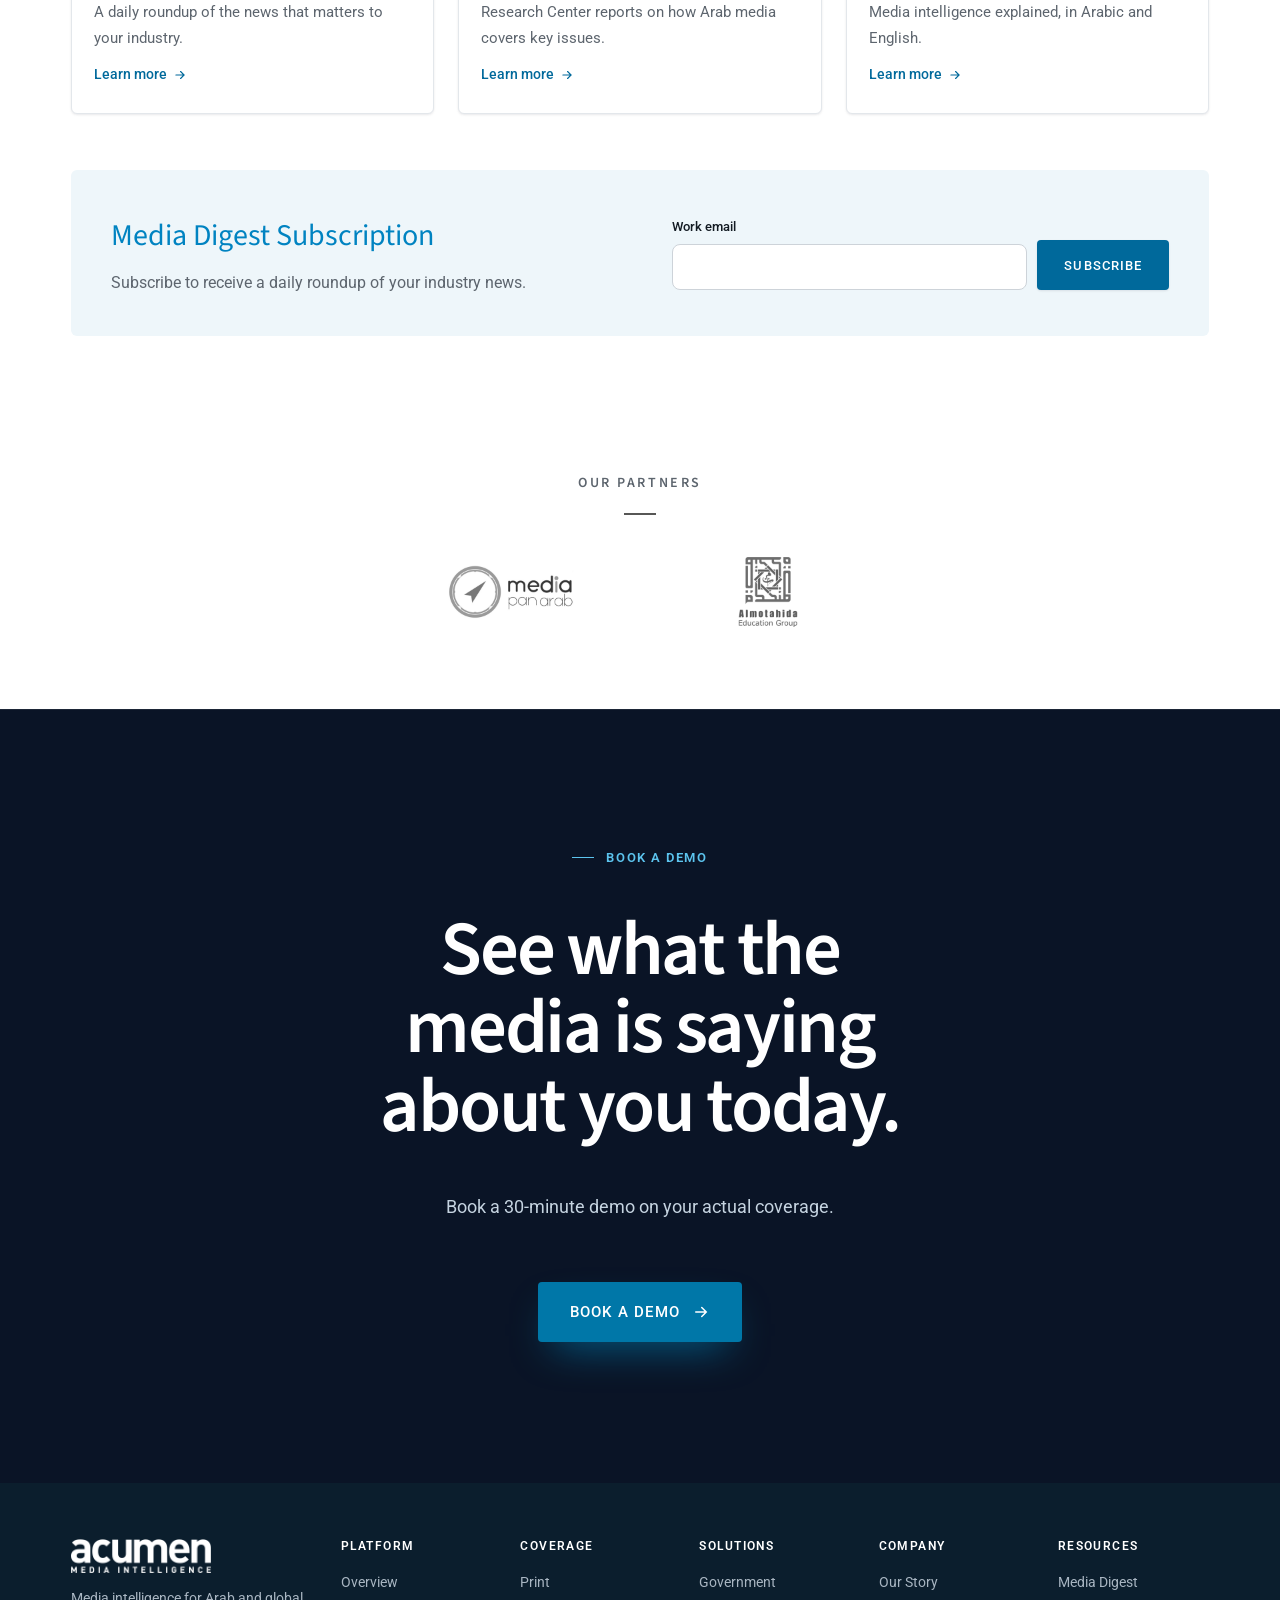
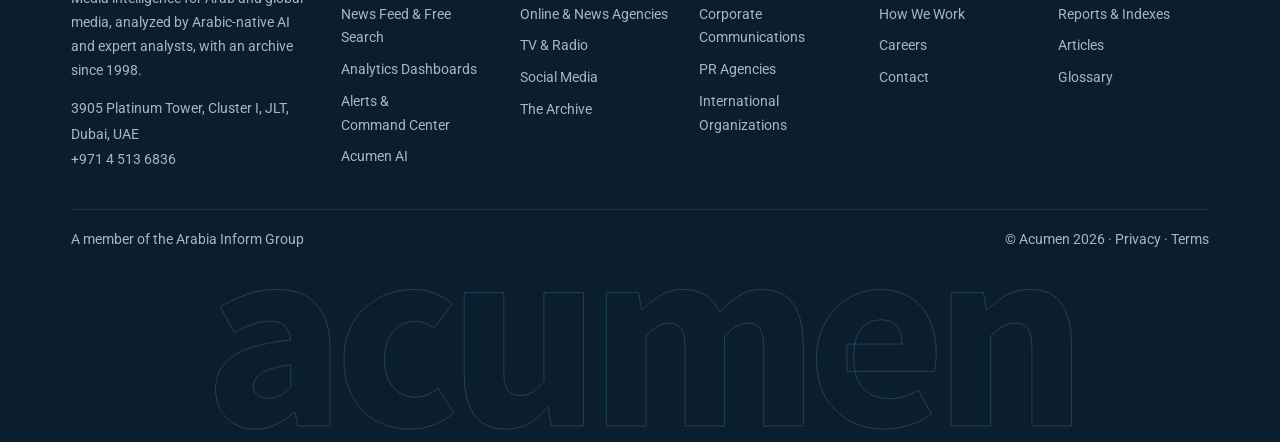
==== commit f8708b31: "Add Coverage, Solutions, About, Contact, Insights and Media Digest pages (5 languages)" ====
--- a/index.html
+++ b/index.html
@@ -16,7 +16,7 @@
 <link rel="preconnect" href="https://fonts.googleapis.com">
 <link rel="preconnect" href="https://fonts.gstatic.com" crossorigin>
 <link rel="stylesheet" href="https://fonts.googleapis.com/css2?family=Source+Sans+3:wght@300;400;600;700&family=Roboto:wght@400;500;700&family=IBM+Plex+Sans+Arabic:wght@300;400;500;600;700&family=Noto+Nastaliq+Urdu:wght@400;500;600;700&family=IBM+Plex+Mono:wght@500&display=swap">
-<link rel="stylesheet" href="assets/css/style.css?v=202611041505">
+<link rel="stylesheet" href="assets/css/style.css?v=202611041553">
 </head>
 <body>
 <a class="skip" href="#main" data-i="skip"></a>
@@ -24,7 +24,7 @@
 <header class="hdr" id="hdr">
  <div class="wrap">
   <a class="logo" href="./" aria-label="Acumen"><img class="w" src="assets/img/acumen_logo_white.png" alt=""><img class="c" src="assets/img/acumen_logo_color.png" alt=""></a>
-  <nav class="nav" aria-label="Main" data-al="navL"><a href="#platform" data-i="n1"></a><a href="#coverage" data-i="n2"></a><a href="#solutions" data-i="n3"></a><a href="#research" data-i="n4"></a><a href="#why" data-i="n5"></a><a href="#insights" data-i="n6"></a><a href="#about" data-i="n7"></a></nav>
+  <nav class="nav" aria-label="Main" data-al="navL"><a href="#platform" data-i="n1"></a><a href="#coverage" data-i="n2"></a><a href="#solutions" data-i="n3"></a><a href="#research" data-i="n4"></a><a href="#why" data-i="n5"></a><a href="#insights" data-i="n6"></a><a href="about/index.html" data-i="n7"></a></nav>
   <div class="acts">
    <div class="lsw"><button class="lang" id="lang" type="button" aria-expanded="false" aria-controls="lmenu"><svg viewBox="0 0 24 24" fill="none" stroke="currentColor" stroke-width="1.7" stroke-linecap="round" aria-hidden="true"><circle cx="12" cy="12" r="9"/><path d="M3 12h18M12 3c3 3.5 3 14.5 0 18M12 3c-3 3.5-3 14.5 0 18"/></svg><span id="langCur"></span></button><ul class="lmenu" id="lmenu"></ul></div>
    <a class="btn btn-w hlogin" href="https://app.acumen.me" target="_blank" rel="noopener" data-i="login"></a>
@@ -32,7 +32,7 @@
   </div>
  </div>
 </header>
-<nav class="drawer" id="drawer" aria-label="Mobile" data-al="navM"><a href="#platform" data-i="n1"></a><a href="#coverage" data-i="n2"></a><a href="#solutions" data-i="n3"></a><a href="#research" data-i="n4"></a><a href="#why" data-i="n5"></a><a href="#insights" data-i="n6"></a><a href="#about" data-i="n7"></a><a href="https://app.acumen.me" target="_blank" rel="noopener" data-i="login"></a><div class="dlang" id="dlang" role="group"></div></nav>
+<nav class="drawer" id="drawer" aria-label="Mobile" data-al="navM"><a href="#platform" data-i="n1"></a><a href="#coverage" data-i="n2"></a><a href="#solutions" data-i="n3"></a><a href="#research" data-i="n4"></a><a href="#why" data-i="n5"></a><a href="#insights" data-i="n6"></a><a href="about/index.html" data-i="n7"></a><a href="https://app.acumen.me" target="_blank" rel="noopener" data-i="login"></a><div class="dlang" id="dlang" role="group"></div></nav>
 
 <main id="main" tabindex="-1">
 <section class="hero" aria-labelledby="h1">
@@ -46,7 +46,7 @@
   <h1 id="h1" data-i="h1"></h1>
   <p class="lead" data-i="lead"></p>
   <p class="sub" data-i="sub"></p>
-  <div class="ctas"><a class="btn btn-w" href="https://acumen.me/contact/" data-i="demo"></a><a class="btn btn-o" href="#platform" data-i="cta2"></a></div>
+  <div class="ctas"><a class="btn btn-w" href="contact/index.html" data-i="demo"></a><a class="btn btn-o" href="#platform" data-i="cta2"></a></div>
   </div>
  </div>
  <div class="lstrip" id="ticker" role="region"><span class="lv" id="lvLbl"><i aria-hidden="true"></i><b></b></span><div class="lmask"><div class="ltrack" id="trk"></div></div><button type="button" class="lpause" id="lpause" aria-pressed="false"><svg viewBox="0 0 24 24" fill="currentColor" aria-hidden="true"><path class="pz" d="M7 5h3v14H7zM14 5h3v14h-3z"/><path class="pl" d="M8 5v14l11-7z"/></svg></button></div>
@@ -75,7 +75,7 @@
   <h2 class="title" data-i="cH"></h2>
   <p class="title-sub" data-i="cS"></p>
   <div class="mcard m8 rv" id="mcard"></div>
-  <div class="viewall"><a class="btn btn-o" href="https://acumen.me/monitoring/" data-i="cta3"></a></div>
+  <div class="viewall"><a class="btn btn-o" href="coverage/index.html" data-i="cta3"></a></div>
  </div>
 </section>
 
@@ -93,7 +93,7 @@
     <h2 data-i="plH"></h2>
     <p data-i="plS"></p>
     <div class="ptabs" id="ptabs" role="tablist"></div>
-    <div class="links"><a class="btn btn-a" href="https://acumen.me/solutions/" data-i="plL1"></a><a class="more" href="https://acumen.me/solutions/"><span data-i="plL2"></span><svg aria-hidden="true" focusable="false" viewBox="0 0 24 24" fill="none" stroke="currentColor" stroke-width="2" stroke-linecap="round"><path d="M5 12h14M13 6l6 6-6 6"/></svg></a></div>
+    <div class="links"><a class="btn btn-a" href="solutions/index.html" data-i="plL1"></a><a class="more" href="#ai"><span data-i="plL2"></span><svg aria-hidden="true" focusable="false" viewBox="0 0 24 24" fill="none" stroke="currentColor" stroke-width="2" stroke-linecap="round"><path d="M5 12h14M13 6l6 6-6 6"/></svg></a></div>
    </div>
    <div class="tour-mock" role="tabpanel" id="ppanel" tabindex="0"><div class="stage3d"><div class="mock" id="mock" role="img" data-alt-aria="tAlt"></div></div></div>
   </div>
@@ -112,7 +112,7 @@
     </div>
    </div>
    <p class="ctl" id="aiCtl"></p>
-   <a class="more more-w" href="https://acumen.me/solutions/"><span data-i="plL2"></span><svg aria-hidden="true" focusable="false" viewBox="0 0 24 24" fill="none" stroke="currentColor" stroke-width="2" stroke-linecap="round"><path d="M5 12h14M13 6l6 6-6 6"/></svg></a>
+   <a class="more more-w" href="solutions/index.html"><span data-i="plL2"></span><svg aria-hidden="true" focusable="false" viewBox="0 0 24 24" fill="none" stroke="currentColor" stroke-width="2" stroke-linecap="round"><path d="M5 12h14M13 6l6 6-6 6"/></svg></a>
   </div>
   <div class="orbit rv" aria-hidden="true">
    <div class="ring"></div><div class="ring r2"></div>
@@ -135,13 +135,13 @@
   <h2 class="title" id="hwH" data-i="hwH"></h2>
   <div class="flow rv" id="flow"></div>
   <p class="flow-body" data-i="hwP"></p>
-  <div class="flow-cta"><a class="btn btn-o" href="https://acumen.me/about/" data-i="hwL"></a></div>
+  <div class="flow-cta"><a class="btn btn-o" href="about/index.html#how" data-i="hwL"></a></div>
  </div>
 </section>
 
 <section class="sec rc" id="research">
  <div class="wrap rc-in rv">
-  <div><figure class="rc-photo" style="margin:0 0 22px"><img id="rcImg" alt="" data-alt="rAlt" loading="lazy" decoding="async" width="900" height="640"></figure><h2 data-i="rH"></h2><p data-i="rP"></p><p class="q" data-i="rQ"></p><p style="margin-top:24px;display:flex;flex-wrap:wrap;gap:12px 24px;align-items:center"><a class="btn btn-g" href="https://acumen.me/contact/" data-i="rBtn"></a><a class="more" href="https://acumen.me/solutions/"><span data-i="rL"></span><svg aria-hidden="true" focusable="false" viewBox="0 0 24 24" fill="none" stroke="currentColor" stroke-width="2" stroke-linecap="round"><path d="M5 12h14M13 6l6 6-6 6"/></svg></a></p></div>
+  <div><figure class="rc-photo" style="margin:0 0 22px"><img id="rcImg" alt="" data-alt="rAlt" loading="lazy" decoding="async" width="900" height="640"></figure><h2 data-i="rH"></h2><p data-i="rP"></p><p class="q" data-i="rQ"></p><p style="margin-top:24px;display:flex;flex-wrap:wrap;gap:12px 24px;align-items:center"><a class="btn btn-g" href="contact/index.html" data-i="rBtn"></a><a class="more" href="solutions/index.html"><span data-i="rL"></span><svg aria-hidden="true" focusable="false" viewBox="0 0 24 24" fill="none" stroke="currentColor" stroke-width="2" stroke-linecap="round"><path d="M5 12h14M13 6l6 6-6 6"/></svg></a></p></div>
   <div class="rtypes" id="rlist"></div>
  </div>
 </section>
@@ -166,7 +166,7 @@
 
 <section class="sec cta-band" id="demo" style="padding-block:clamp(72px,9vw,120px)">
  <canvas class="field" id="field2" aria-hidden="true"></canvas>
- <div class="wrap cta-c"><span class="cta-ov" data-i="demo"></span><h2 data-i="ctaH"></h2><p data-i="ctaP"></p><a class="btn cta-btn" href="https://acumen.me/contact/"><span data-i="demo"></span><svg viewBox="0 0 24 24" fill="none" stroke="currentColor" stroke-width="2" stroke-linecap="round" aria-hidden="true"><path d="M5 12h14M13 6l6 6-6 6"/></svg></a></div>
+ <div class="wrap cta-c"><span class="cta-ov" data-i="demo"></span><h2 data-i="ctaH"></h2><p data-i="ctaP"></p><a class="btn cta-btn" href="contact/index.html"><span data-i="demo"></span><svg viewBox="0 0 24 24" fill="none" stroke="currentColor" stroke-width="2" stroke-linecap="round" aria-hidden="true"><path d="M5 12h14M13 6l6 6-6 6"/></svg></a></div>
 </section>
 </main>
 
@@ -184,7 +184,7 @@
  </div>
  <div class="fwm" aria-hidden="true" dir="ltr">acumen</div>
 </footer>
-<script src="assets/js/content.js?v=202611041505"></script>
-<script src="assets/js/main.js?v=202611041505"></script>
+<script src="assets/js/content.js?v=202611041553"></script>
+<script src="assets/js/main.js?v=202611041553"></script>
 </body>
 </html>
--- a/assets/css/style.css
+++ b/assets/css/style.css
@@ -1070,3 +1070,169 @@
 @media (max-width:820px){.p4 .no::before{inset-inline-start:calc(50% - 20px)}
  .rc-in .q{border-inline-start:0!important;padding-inline:0!important;position:relative;padding-top:14px}
  .rc-in .q::before{content:"";position:absolute;top:0;left:calc(50% - 20px);width:40px;height:2px;background:var(--accent)}}
+
+/* ===== Inner pages (coverage, solutions, about, contact, insights, media digest) ===== */
+.phero{position:relative;color:#fff;background:linear-gradient(135deg,#0A3A57 0%,#00699B 55%,#0083C1 100%);padding:calc(84px + clamp(48px,7vw,96px)) 0 clamp(48px,6vw,84px);overflow:hidden}
+.phero .dots{display:block;mask-image:radial-gradient(ellipse 50% 80% at 85% 40%,#000,transparent 70%);-webkit-mask-image:radial-gradient(ellipse 50% 80% at 85% 40%,#000,transparent 70%)}
+:root[dir="rtl"] .phero .dots{mask-image:radial-gradient(ellipse 50% 80% at 15% 40%,#000,transparent 70%);-webkit-mask-image:radial-gradient(ellipse 50% 80% at 15% 40%,#000,transparent 70%)}
+.phero-in{position:relative;z-index:2}
+.phero h1{font:600 clamp(34px,4.6vw,58px)/1.1 var(--f-head);margin:14px 0 0;max-width:20ch;letter-spacing:-.015em}
+:root:is([lang="ar"],[lang="ur"]) .phero h1{letter-spacing:0;line-height:1.45}
+:root[lang="ur"] .phero h1{line-height:1.9;font-size:clamp(30px,4vw,50px)}
+.plead{font-size:clamp(17px,1.6vw,20px);line-height:1.6;color:#DCEFF8;max-width:44em;margin:18px 0 0}
+:root[lang="ur"] .plead{line-height:2.1}
+.pcta-top{margin-top:28px}.pcta-top:empty{display:none}
+.crumbs{display:flex;flex-wrap:wrap;gap:8px;font-size:14px;color:#BFE3F4;margin-bottom:22px}
+.crumbs a{color:#fff;text-decoration:none}.crumbs a:hover{text-decoration:underline}
+.sec.soft{background:var(--soft-2)}
+.title.left{text-align:start}
+/* coverage table */
+.ptable-w{margin-top:36px;overflow-x:auto;border:1px solid var(--line);border-radius:var(--r);background:#fff;box-shadow:var(--sh-1)}
+.ptable{width:100%;border-collapse:collapse;font-size:15px;min-width:640px}
+.ptable th,.ptable td{padding:16px 20px;text-align:start;border-bottom:1px solid var(--line);vertical-align:top}
+.ptable thead th{font:600 13px var(--f-body);color:var(--grey-2);background:var(--soft-2);text-transform:uppercase;letter-spacing:.06em}
+:root:is([lang="ar"],[lang="ur"]) .ptable thead th{text-transform:none;letter-spacing:0;font-size:14px}
+.ptable tbody th{font:600 16px var(--f-head);color:var(--ink)}
+.ptable td{color:var(--grey)}.ptable tr:last-child>*{border-bottom:0}
+.mdet{display:grid;grid-template-columns:repeat(2,minmax(0,1fr));gap:20px;margin-top:40px}
+.mcd{background:#fff;border:1px solid var(--line);border-radius:var(--r);padding:28px;display:flex;flex-direction:column;gap:12px;scroll-margin-top:110px}
+.mcd-h{display:flex;align-items:center;gap:12px}.mcd-h svg{width:40px;height:40px;color:var(--accent)}
+:is(.mcd,.ncd,.sgd) .tag{font:600 12px var(--f-body);letter-spacing:.1em;text-transform:uppercase;color:var(--accent-d)}
+:root:is([lang="ar"],[lang="ur"]) :is(.mcd,.ncd,.sgd) .tag{letter-spacing:0;text-transform:none;font-size:14px}
+.mcd h3,.ncd h3,.sgd h3{font:600 22px/1.3 var(--f-head);color:var(--ink);margin:0}
+:root[lang="ur"] :is(.mcd,.ncd,.sgd) h3{line-height:1.9}
+.lead2{color:var(--grey);font-size:16px;margin:0}
+.figs{list-style:none;padding:0;margin:4px 0;display:flex;flex-wrap:wrap;gap:8px}
+.figs li{background:var(--tint);color:var(--accent-d);border-radius:999px;padding:6px 12px;font:500 13px var(--f-body)}
+.mcd p:last-child{color:var(--grey-2);font-size:15px;margin:0}
+.callout{margin:28px 0 0;padding:20px 24px;border-inline-start:3px solid var(--accent);background:#fff;border-radius:0 var(--r) var(--r) 0;color:var(--ink);font-size:17px}
+:root[dir="rtl"] .callout{border-radius:var(--r) 0 0 var(--r)}
+.pcta{background:var(--navy,#0B1E2D);color:#fff}
+.pcta-in{display:flex;align-items:center;justify-content:space-between;gap:24px;flex-wrap:wrap}
+.pcta h2{font:600 clamp(26px,3vw,38px)/1.25 var(--f-head);margin:0;max-width:24ch}
+:root[lang="ur"] .pcta h2{line-height:1.9}
+/* solutions */
+.stabs{display:inline-flex;gap:4px;padding:4px;background:var(--soft);border-radius:999px}
+.stabs button{border:0;background:none;padding:10px 22px;border-radius:999px;font:600 15px var(--f-body);color:var(--grey);cursor:pointer;min-height:44px}
+.stabs button[aria-selected="true"]{background:#fff;color:var(--accent-d);box-shadow:var(--sh-1)}
+.stabs button:focus-visible{outline:2px solid var(--accent-d);outline-offset:2px}
+.ngrid{display:grid;grid-template-columns:repeat(2,minmax(0,1fr));gap:20px;margin-top:32px}
+.ncd,.sgd{background:#fff;border:1px solid var(--line);border-radius:var(--r);padding:28px;display:flex;flex-direction:column;gap:12px;scroll-margin-top:110px}
+.ncd>p,.sgd p{color:var(--grey);margin:0}
+.ncd h4,.sgd h4{font:600 13px var(--f-body);color:var(--grey-2);text-transform:uppercase;letter-spacing:.08em;margin:8px 0 0}
+:root:is([lang="ar"],[lang="ur"]) :is(.ncd,.sgd) h4{text-transform:none;letter-spacing:0;font-size:14px}
+.chk{list-style:none;padding:0;margin:0;display:grid;gap:10px}
+.chk li{display:flex;gap:10px;align-items:flex-start;color:var(--ink);font-size:15px;line-height:1.5}
+.chk svg{flex:none;width:18px;height:18px;color:var(--accent);margin-top:2px}
+.proof{display:flex;flex-wrap:wrap;gap:8px;margin-top:auto;padding-top:12px;border-top:1px solid var(--line)}
+.proof span{font:600 13px var(--f-body);color:var(--accent-d);background:var(--tint);padding:5px 10px;border-radius:6px}
+.sgrid{display:grid;gap:20px;margin-top:32px}
+.sgd{flex-direction:row;gap:24px;align-items:flex-start}.sgd>svg{flex:none;width:44px;height:44px;color:var(--accent)}
+.sgd>div{display:flex;flex-direction:column;gap:12px;flex:1}.sgd .btn{align-self:flex-start;margin-top:8px}
+.sgd .btn-o,.cat .btn-o{border-color:var(--accent-d);color:var(--accent-d)}
+/* about */
+.vtl{list-style:none;padding:0;margin:36px 0 0;position:relative;display:grid;gap:0}
+.vtl::before{content:"";position:absolute;top:8px;bottom:8px;inset-inline-start:58px;width:2px;background:linear-gradient(var(--accent),var(--tint))}
+.vtl li{display:grid;grid-template-columns:58px 1fr;gap:28px;padding:14px 0;position:relative}
+.vtl li::before{content:"";position:absolute;inset-inline-start:52px;top:22px;width:14px;height:14px;border-radius:50%;background:#fff;border:3px solid var(--accent)}
+.vtl .y{font:700 18px var(--f-head);color:var(--accent-d);padding-top:12px}
+.vtl b{display:block;font:600 18px/1.45 var(--f-head);color:var(--ink);padding-top:10px}
+.vtl .f{display:block;color:var(--grey-2);font-size:14px;margin-top:4px}
+:root[lang="ur"] .vtl b{line-height:2}
+.affil{margin:28px 0 0;color:var(--grey);font-size:16px}
+.steps6{list-style:none;padding:0;margin:40px 0 0;display:grid;grid-template-columns:repeat(6,minmax(0,1fr));gap:12px;counter-reset:s}
+.steps6 li{background:#fff;border:1px solid var(--line);border-radius:var(--r);padding:22px 18px;display:flex;flex-direction:column;gap:10px;position:relative}
+.steps6 .n{font:700 13px var(--f-body);color:var(--accent);letter-spacing:.08em}
+.steps6 b{font:600 16px/1.4 var(--f-head);color:var(--ink)}
+:root[lang="ur"] .steps6 b{line-height:2}
+.centers{display:grid;grid-template-columns:repeat(2,minmax(0,1fr));gap:20px;margin-top:36px}
+.ctr{background:linear-gradient(160deg,#0A3A57,#00699B);color:#fff;border-radius:var(--r);padding:32px;min-height:160px;display:flex;flex-direction:column;justify-content:flex-end;gap:8px}
+.ctr h3{font:600 22px/1.3 var(--f-head);margin:0}.ctr p{margin:0;color:#D6EEF9}
+:root[lang="ur"] .ctr h3{line-height:1.9}
+.pstats{display:grid;grid-template-columns:repeat(3,minmax(0,1fr));margin-top:24px;border:1px solid var(--line);border-radius:var(--r);background:#fff}
+.pstats>div{padding:24px;text-align:center;display:flex;flex-direction:column;gap:4px;border-inline-start:1px solid var(--line)}.pstats>div:first-child{border-inline-start:0}
+.pstats b{font:700 34px var(--f-head);color:var(--ink)}.pstats span{color:var(--grey-2)}
+.ph2{font:600 13px var(--f-body);letter-spacing:.18em;text-transform:uppercase;color:var(--grey-2);text-align:center;margin:0 0 24px}
+:root:is([lang="ar"],[lang="ur"]) .ph2{letter-spacing:0;font-size:16px}
+.plogos{display:flex;justify-content:center;align-items:center;gap:56px;flex-wrap:wrap}.plogos img{height:56px;width:auto}
+/* contact */
+.cgrid{display:grid;grid-template-columns:minmax(0,1.5fr) minmax(0,1fr);gap:32px;align-items:start}
+.cform{background:#fff;border:1px solid var(--line);border-radius:var(--r);padding:clamp(22px,3vw,36px);display:grid;gap:18px;box-shadow:var(--sh-2)}
+.cform h2,.cbox h2{font:600 22px/1.3 var(--f-head);color:var(--ink);margin:0}
+:root[lang="ur"] :is(.cform,.cbox) h2{line-height:1.9}
+.frow2{display:grid;grid-template-columns:1fr 1fr;gap:16px}
+.fld{display:grid;gap:6px;margin:0;border:0;padding:0;min-width:0}
+.fld>span,.fld legend{font:500 14px var(--f-body);color:var(--ink);padding:0}
+.fld i{color:#B42318;font-style:normal}
+.fld input,.fld select,.fld textarea{width:100%;box-sizing:border-box;min-height:46px;padding:10px 14px;border:1px solid #C9D1D8;border-radius:8px;font:400 15px var(--f-body);color:var(--ink);background:#fff}
+.fld textarea{resize:vertical;min-height:110px}
+.fld input:focus,.fld select:focus,.fld textarea:focus{outline:2px solid var(--accent);outline-offset:1px;border-color:var(--accent)}
+[aria-invalid="true"]{border-color:#B42318!important}
+:root[dir="rtl"] .fld input[dir="ltr"]{text-align:right}
+.ints{display:flex;flex-wrap:wrap;gap:8px}.ints legend{margin-bottom:8px;width:100%}
+.pill{position:relative;display:inline-flex}.pill input{position:absolute;opacity:0;inset:0;margin:0;cursor:pointer}
+.pill span{display:inline-flex;align-items:center;min-height:40px;padding:0 16px;border:1px solid #C9D1D8;border-radius:999px;font:500 14px var(--f-body);color:var(--grey)}
+.pill input:checked+span{background:var(--tint);border-color:var(--accent);color:var(--accent-d)}
+.pill input:focus-visible+span{outline:2px solid var(--accent-d);outline-offset:2px}
+.cons{display:flex;gap:10px;align-items:flex-start;font-size:14px;color:var(--grey)}.cons input{width:20px;height:20px;margin:2px 0 0;flex:none}
+.cform .btn{justify-self:start}
+.fok{margin:0;color:#0E7A4F;font-weight:600}.fok:empty{display:none}
+.cside{display:grid;gap:20px}
+.cbox{background:var(--soft-2);border:1px solid var(--line);border-radius:var(--r);padding:28px;display:grid;gap:14px}
+.cbox.office b{font:600 18px var(--f-head);color:var(--ink)}.cbox address{font-style:normal;color:var(--grey);line-height:1.8}
+.cbox address a{color:var(--accent-d)}
+/* insights + digest */
+.catgrid{display:grid;grid-template-columns:repeat(2,minmax(0,1fr));gap:20px}
+.cat{background:#fff;border:1px solid var(--line);border-radius:var(--r);overflow:hidden;display:flex;flex-direction:column;text-decoration:none;color:inherit;transition:box-shadow .2s,transform .2s}
+.cat.live{grid-row:span 3}.cat.live:hover{box-shadow:var(--sh-2);transform:translateY(-2px)}
+.cat img{width:100%;aspect-ratio:16/9;object-fit:cover}
+.cat-b{padding:24px 26px;display:flex;flex-direction:column;gap:10px;flex:1}
+.cat h2{font:600 22px/1.3 var(--f-head);color:var(--ink);margin:0}.cat p{margin:0;color:var(--grey)}
+:root[lang="ur"] .cat h2{line-height:1.9}
+.cat .more{margin-top:auto;display:inline-flex;align-items:center;gap:8px;color:var(--accent-d);font-weight:600}
+.cat .more .arw{width:16px;height:16px}:root[dir="rtl"] .cat .more .arw{transform:scaleX(-1)}
+.soon{margin-top:auto;align-self:flex-start;font:600 12px var(--f-body);color:var(--grey-2);background:var(--soft);padding:5px 10px;border-radius:6px}
+.dgrid{display:grid;grid-template-columns:minmax(0,1.2fr) minmax(0,1fr);gap:40px;align-items:start}
+.dimg{width:100%;border-radius:var(--r);box-shadow:var(--sh-2);margin-bottom:24px}
+.dgrid .h3{font:600 24px/1.3 var(--f-head);color:var(--ink);margin:0 0 10px}
+.dgrid p{color:var(--grey);font-size:17px}
+#sform{position:sticky;top:110px}
+.nav a[aria-current="page"]{box-shadow:inset 0 -2px 0 currentColor}
+@media (max-width:1100px){.steps6{grid-template-columns:repeat(3,minmax(0,1fr))}}
+@media (max-width:820px){
+ .mdet,.ngrid,.centers,.catgrid,.cgrid,.dgrid{grid-template-columns:1fr}
+ .cat.live{grid-row:auto}
+ .phero{text-align:center}.phero h1,.plead{margin-inline:auto}.crumbs{justify-content:center}.phero .kick{justify-content:center}
+ .pcta-in{justify-content:center;text-align:center}.pcta h2{margin-inline:auto}
+ .stabs{display:flex;width:max-content;max-width:100%;margin-inline:auto}
+ .mcd,.ncd,.sgd,.cat-b{text-align:center;align-items:center}.mcd-h{flex-direction:column}.figs,.proof{justify-content:center}
+ .chk{justify-items:center}.chk li{text-align:start;max-width:34em}
+ .sgd{flex-direction:column;align-items:center}.sgd .btn,.soon{align-self:center}
+ .steps6{grid-template-columns:repeat(2,minmax(0,1fr))}.steps6 li{text-align:center;align-items:center}
+ .ctr{text-align:center;align-items:center}
+ .pstats{grid-template-columns:1fr}.pstats>div{border-inline-start:0;border-top:1px solid var(--line)}.pstats>div:first-child{border-top:0}
+ .callout{text-align:center;border-inline-start:0;border-top:3px solid var(--accent);border-radius:0 0 var(--r) var(--r)!important}
+ .affil{text-align:center}
+ .cbox{text-align:center;justify-items:center}
+ .cform .btn{justify-self:stretch}
+ #sform{position:static}
+ .dgrid>div{text-align:center}
+}
+@media (max-width:560px){.frow2{grid-template-columns:1fr}.ptable{min-width:0}
+ .ptable thead{display:none}.ptable,.ptable tbody,.ptable tr,.ptable th,.ptable td{display:block;width:auto}
+ .ptable tr{padding:14px 18px;border-bottom:1px solid var(--line)}.ptable tr:last-child{border-bottom:0}
+ .ptable th,.ptable td{border:0;padding:4px 0;text-align:center}.ptable td:has(>span[aria-hidden]){display:none}
+ .ptable td::before{content:attr(data-l) ": ";color:var(--grey-2);font-size:13px}
+ .vtl::before{inset-inline-start:48px}.vtl li{grid-template-columns:48px 1fr;gap:22px}.vtl li::before{inset-inline-start:42px}
+}
+.phero h1{color:#fff}.phero .kick{color:#CFE9F6}.pcta h2{color:#fff}
+.cform .cons{flex-direction:row;align-items:flex-start;gap:10px;font-size:14px;font-weight:400;color:var(--grey)}
+.cform .pill{flex-direction:row}
+.fld{font-size:inherit}
+.ctr h3{color:#fff}
+@media (max-width:820px){.chk{display:inline-grid;justify-items:start;text-align:start;margin-inline:auto}.chk li{text-align:start}}
+.steps6 .n{color:var(--accent-d)}
+.vtl::before{inset-inline-start:76px}.vtl li{grid-template-columns:76px 1fr}.vtl li::before{inset-inline-start:70px}.vtl .y{padding-inline-end:18px}
+.aboutp{text-align:center}
+@media (max-width:560px){.vtl::before{inset-inline-start:66px}.vtl li{grid-template-columns:66px 1fr;gap:20px}.vtl li::before{inset-inline-start:60px}}
+.vtl .y{text-align:left;padding:12px 18px 0 0}:root[dir="rtl"] .vtl .y{text-align:right;padding:12px 0 0 18px}
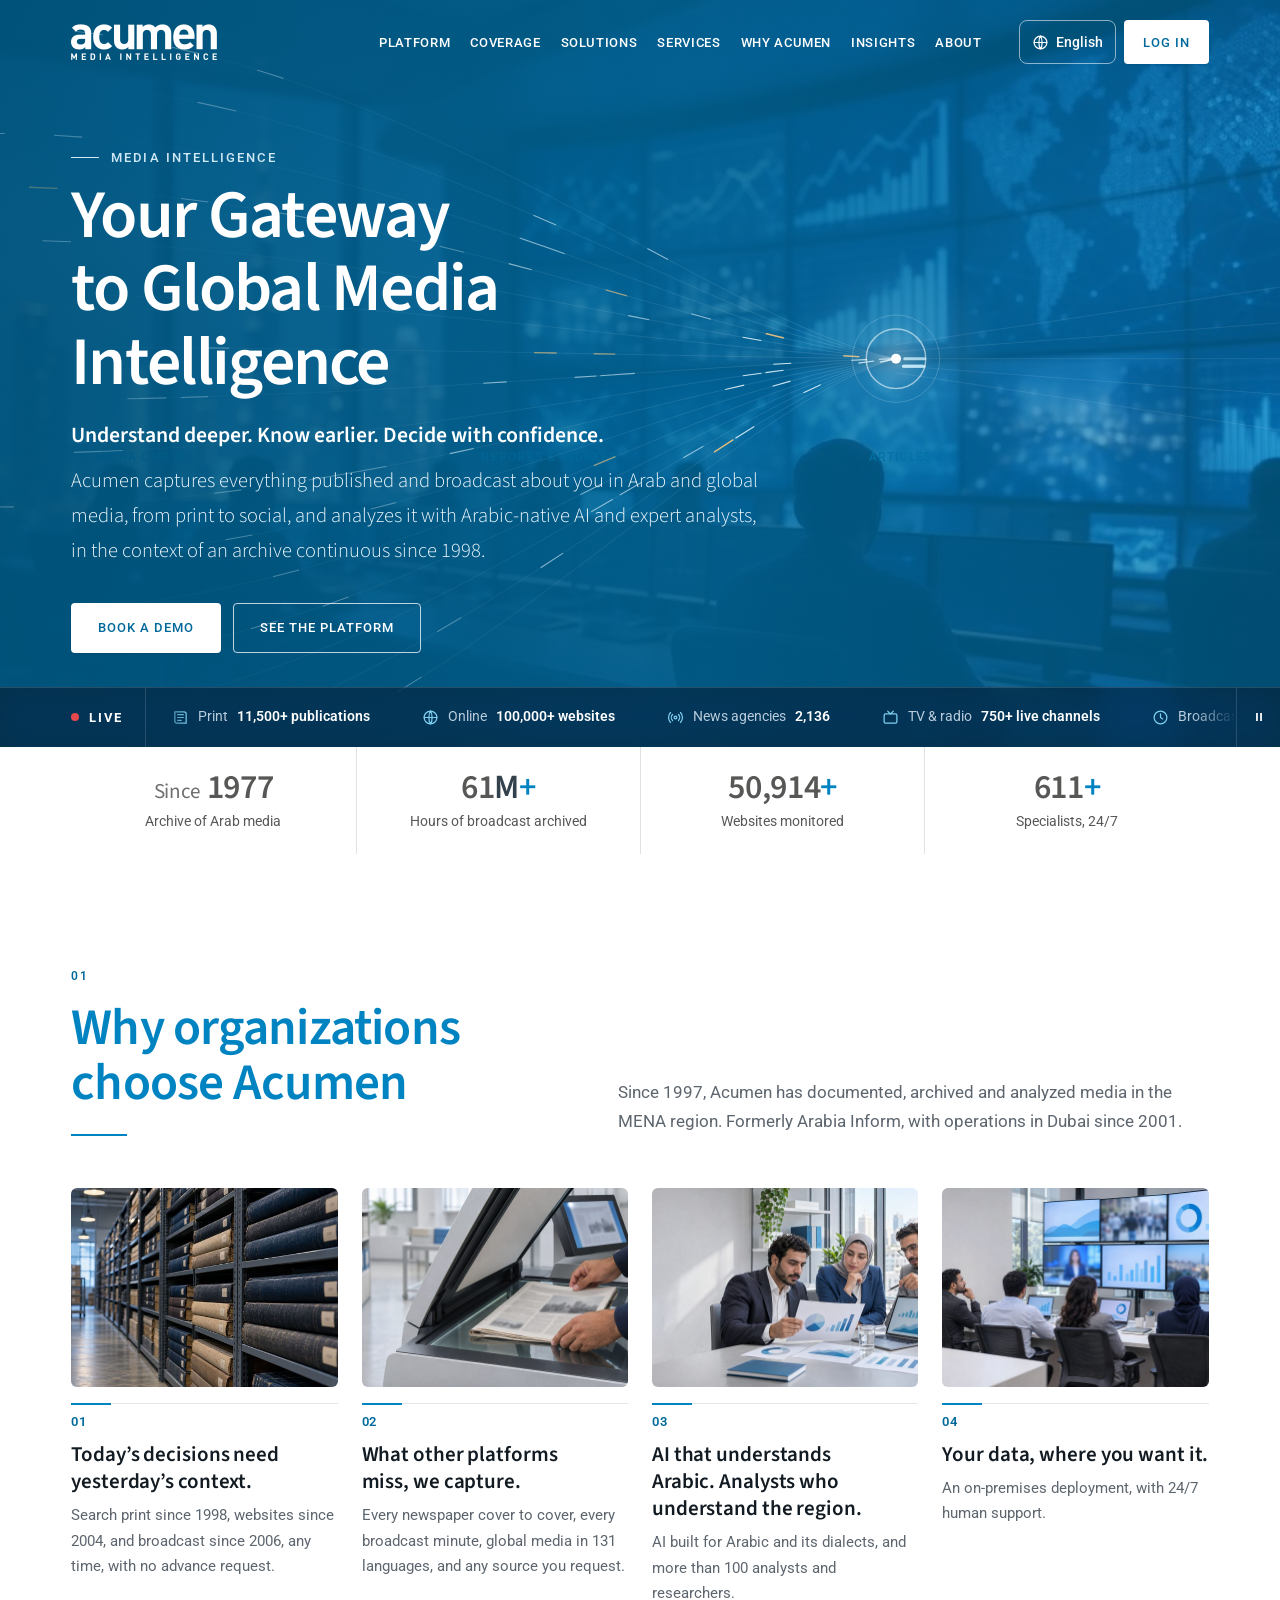
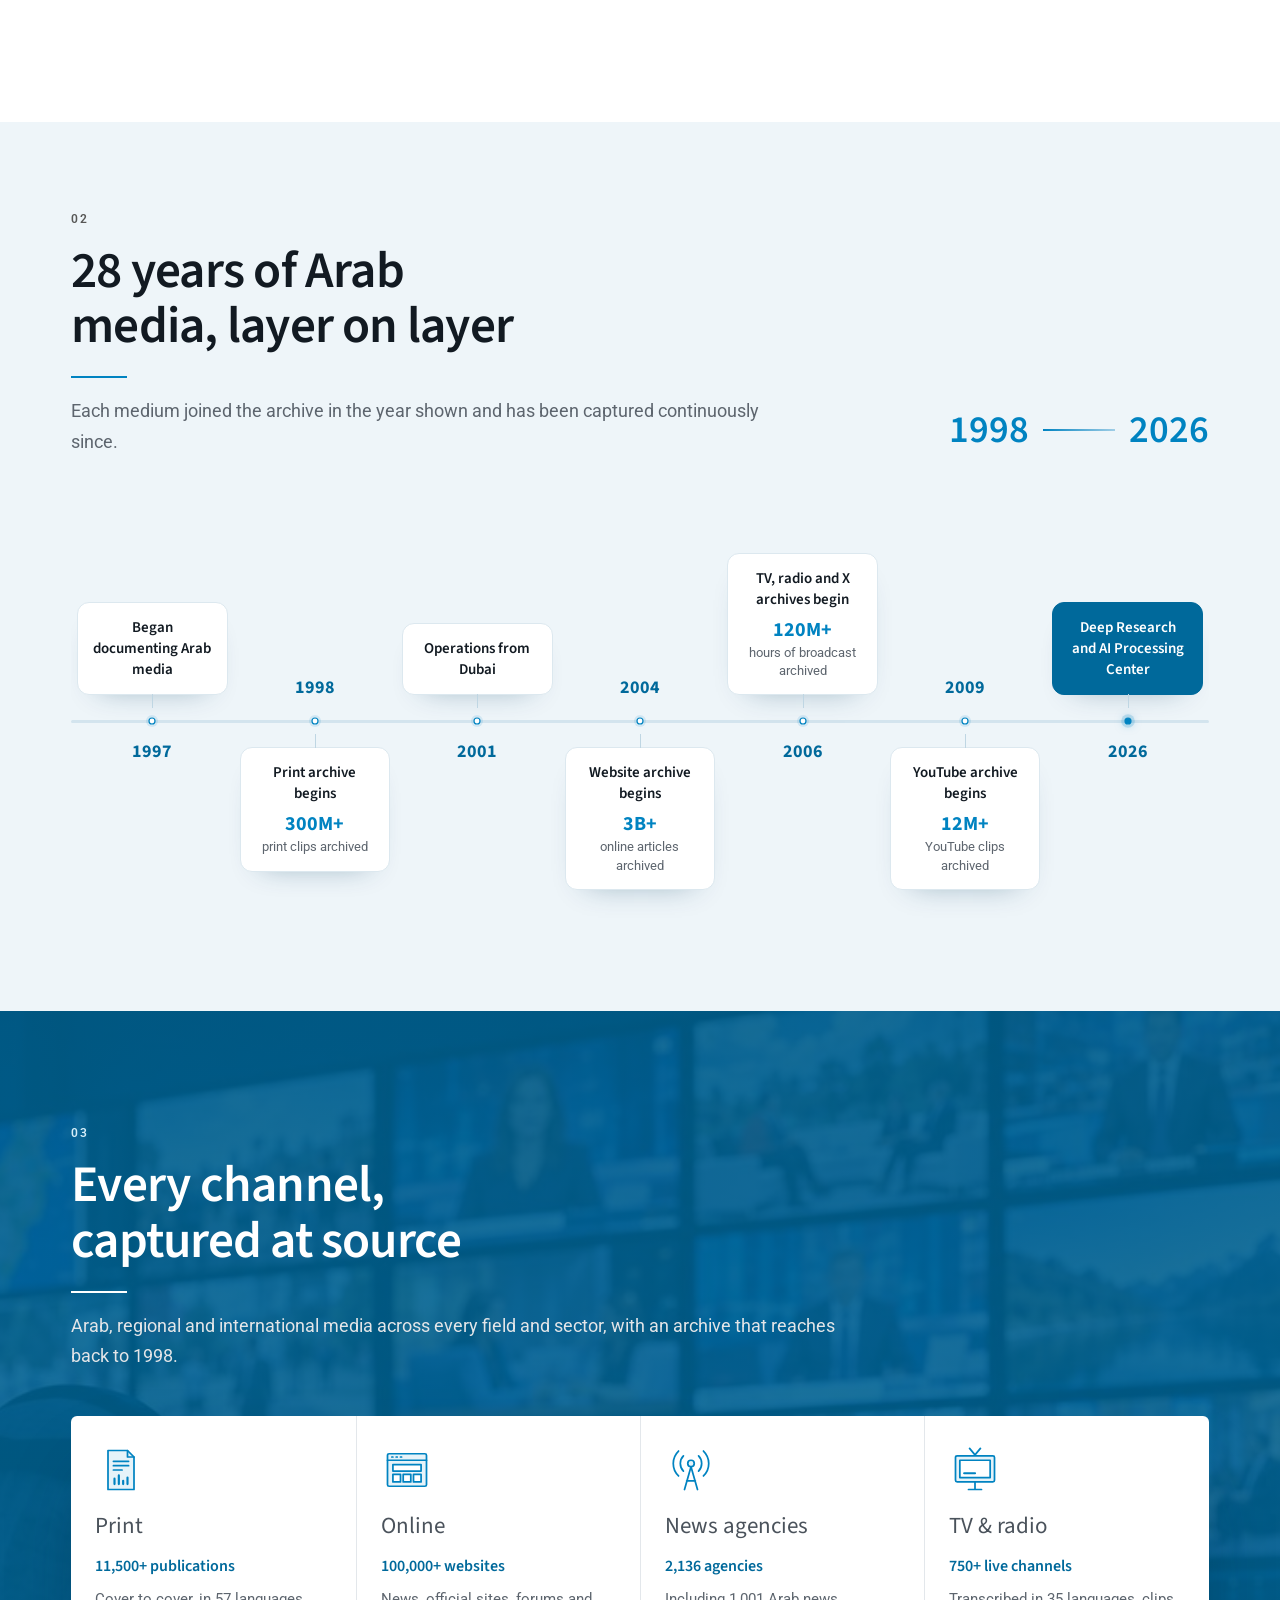
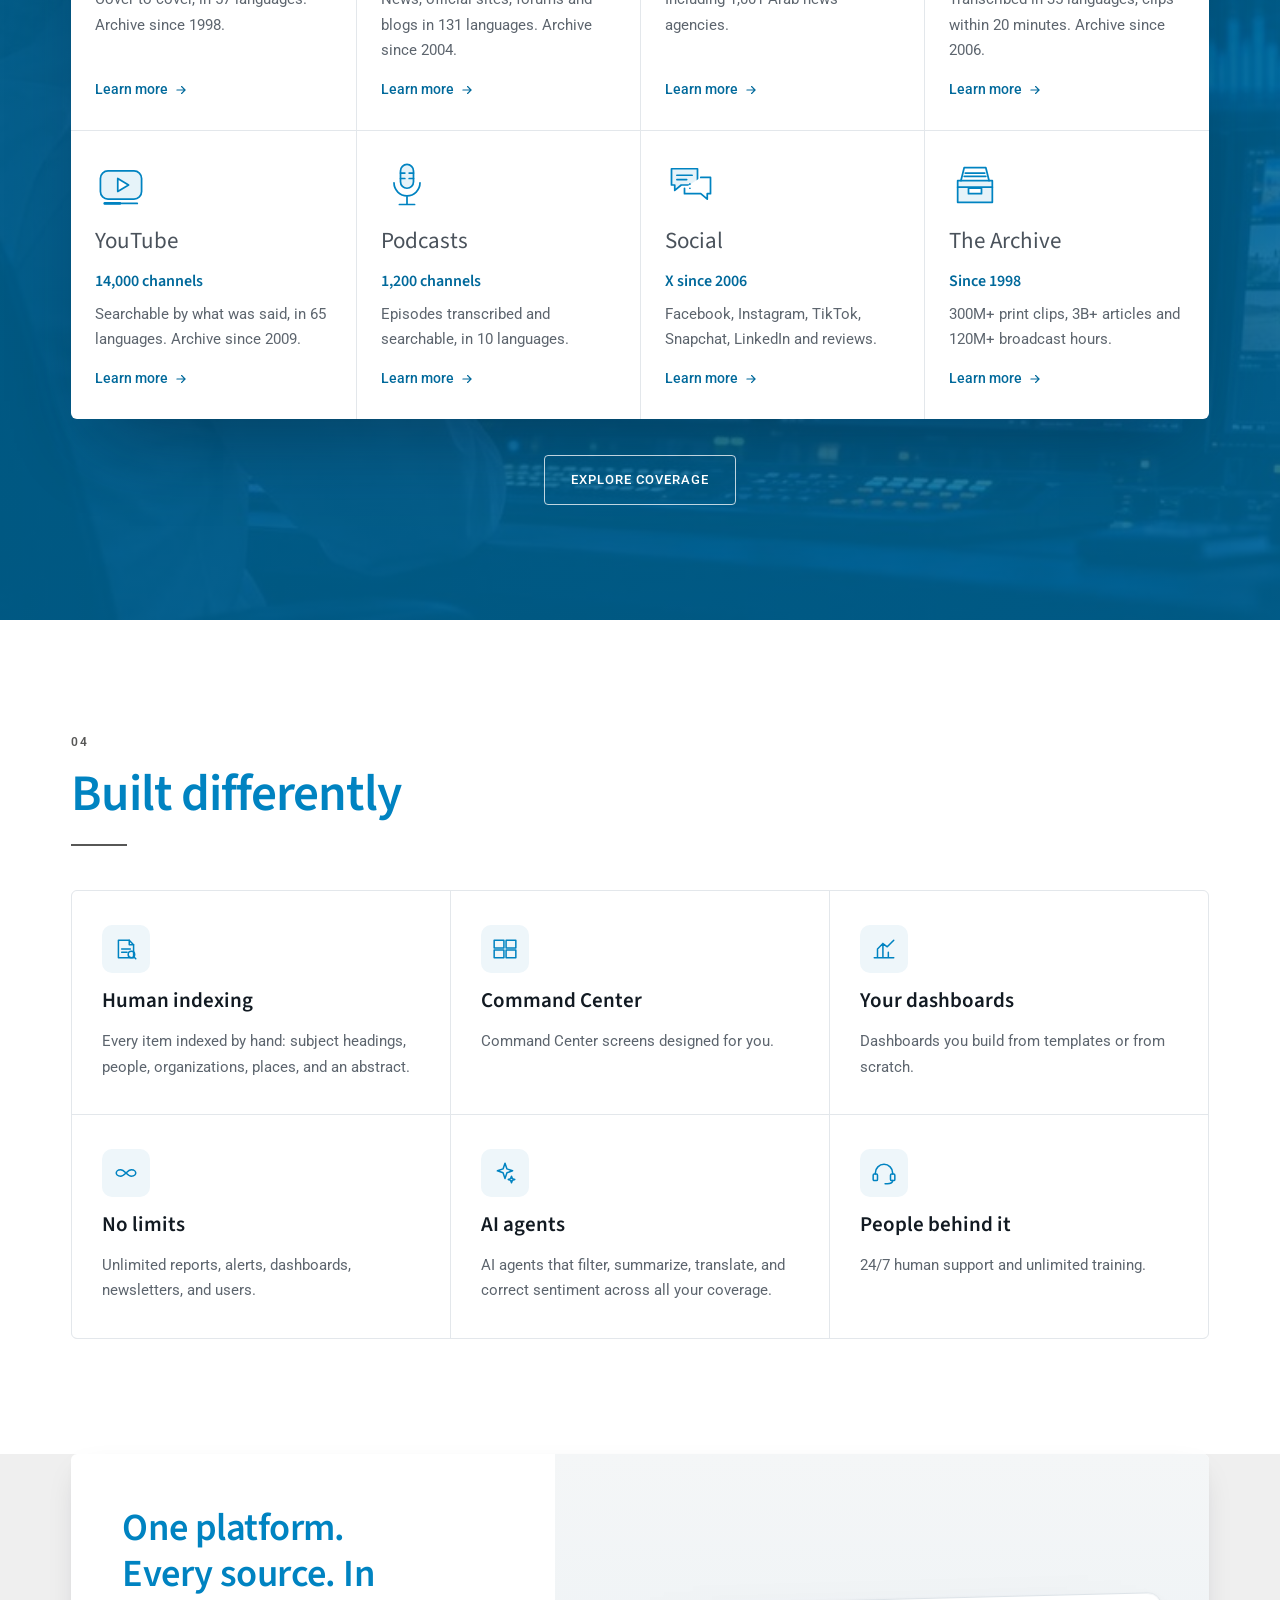
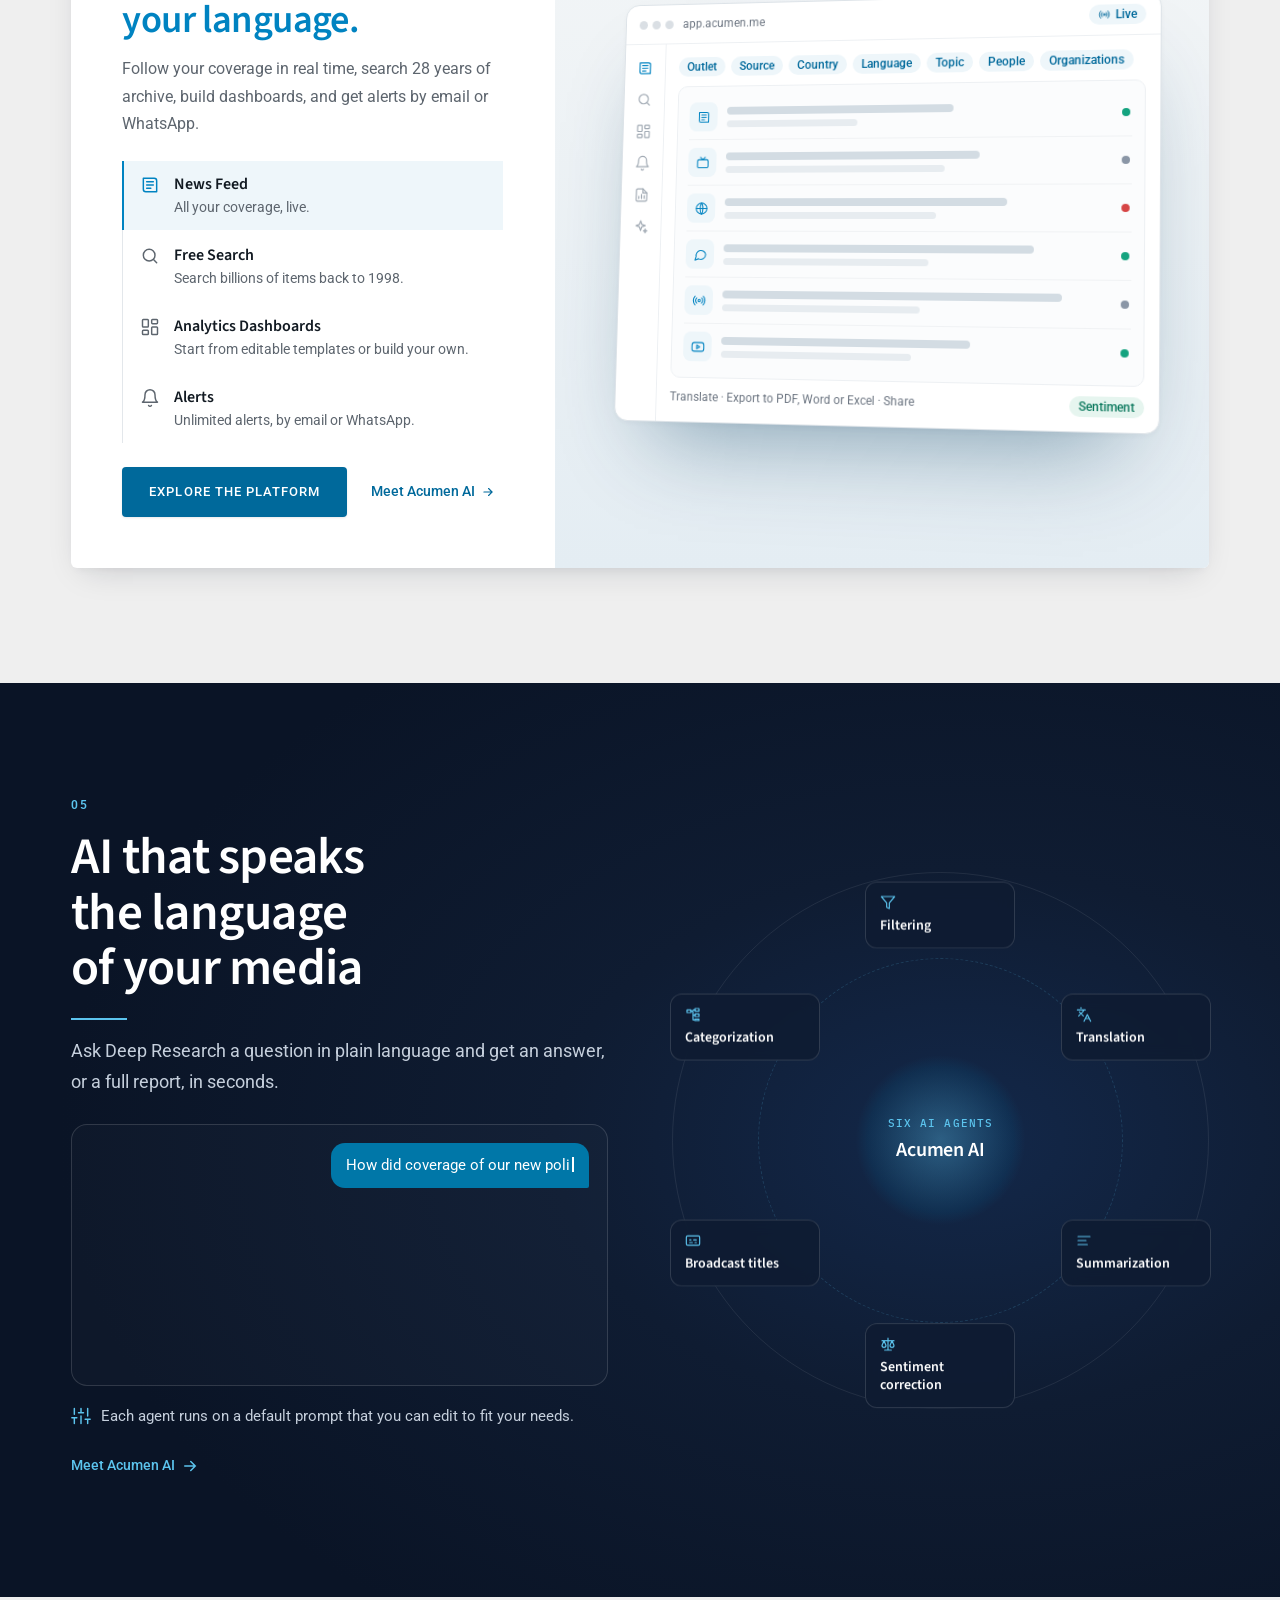
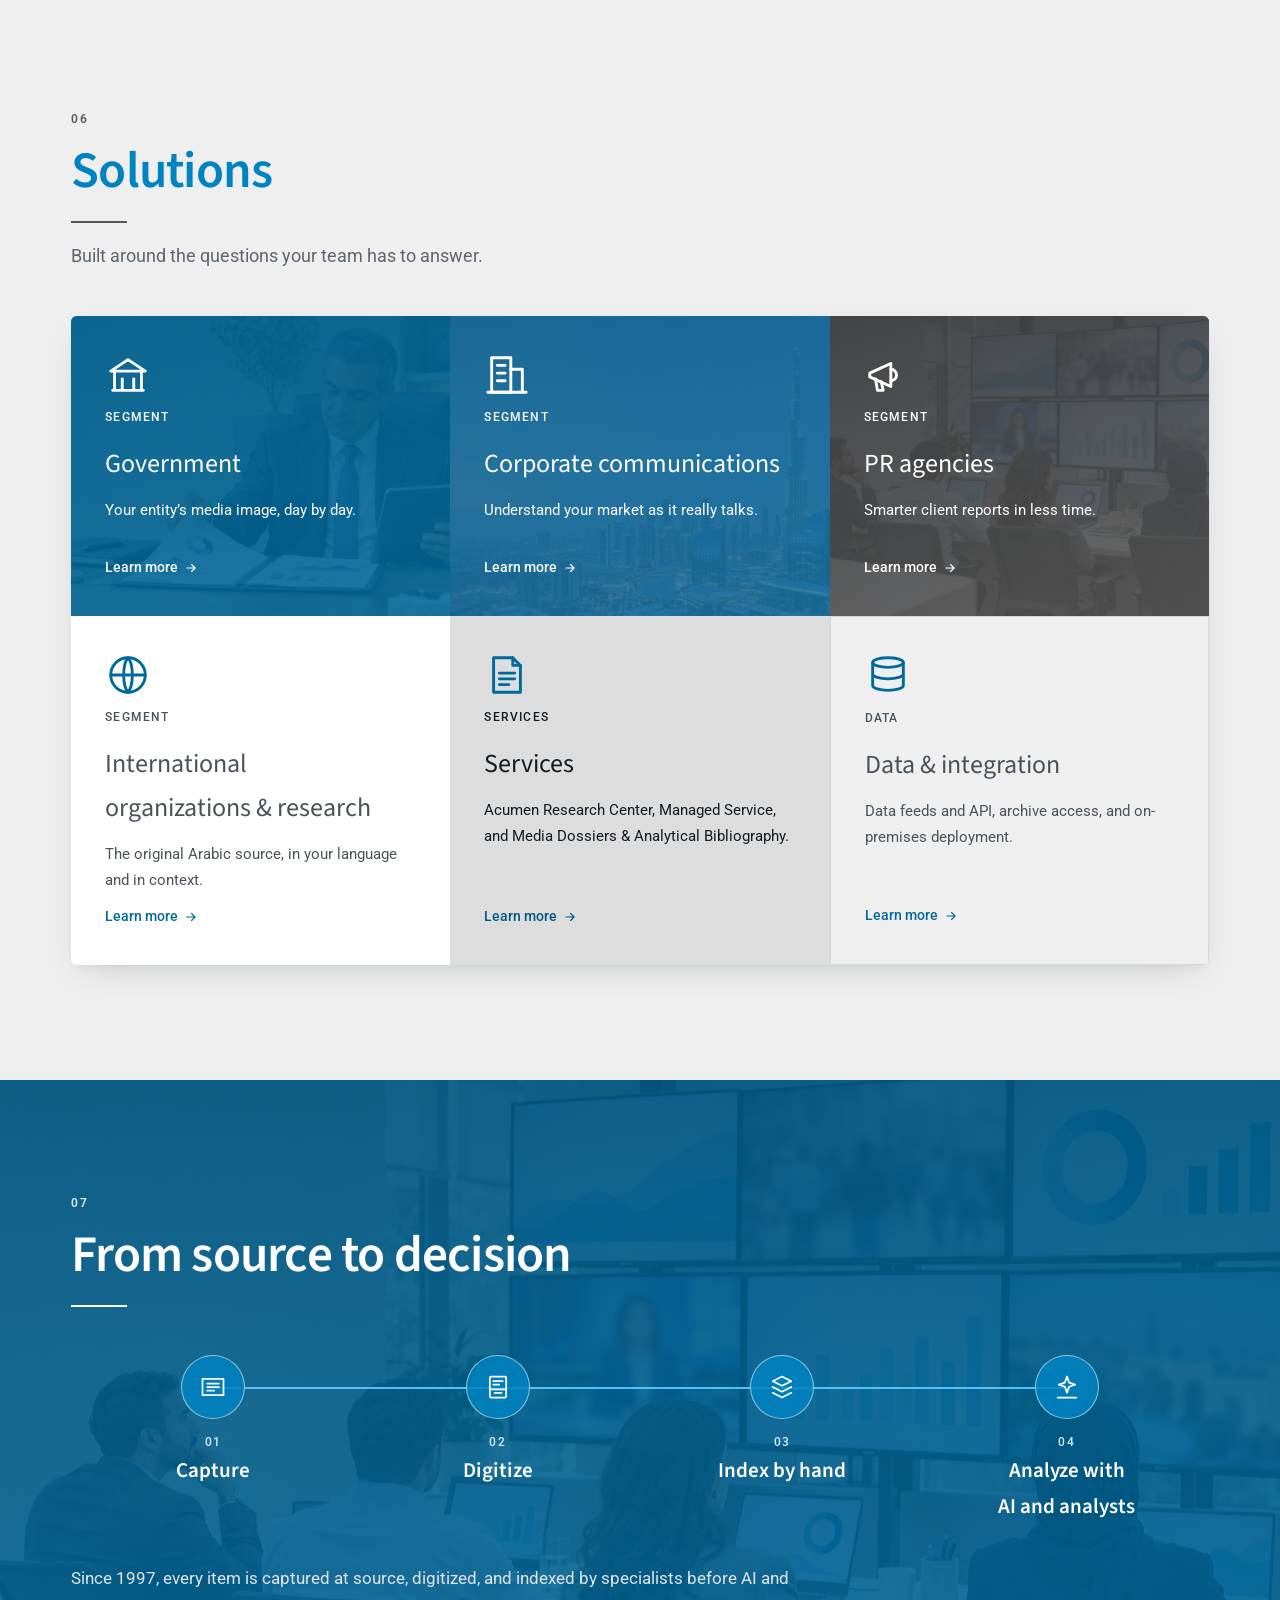
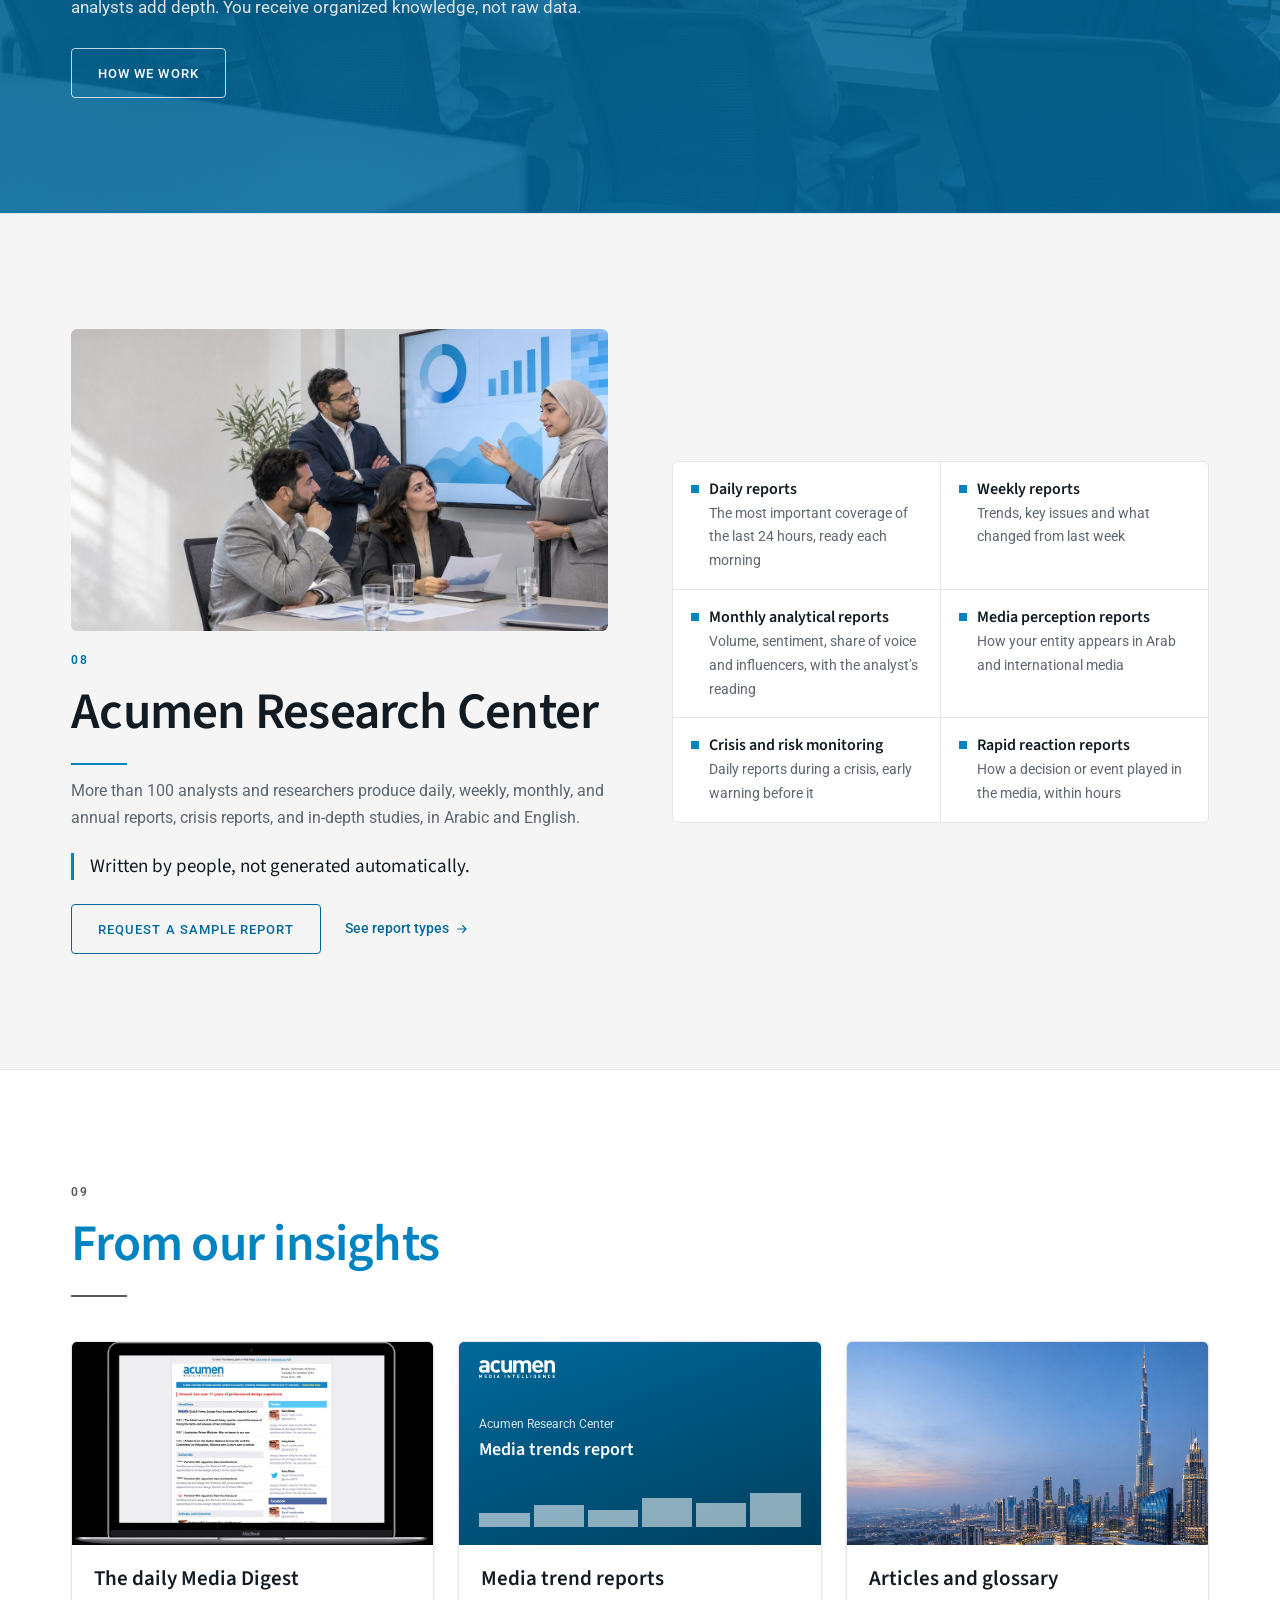
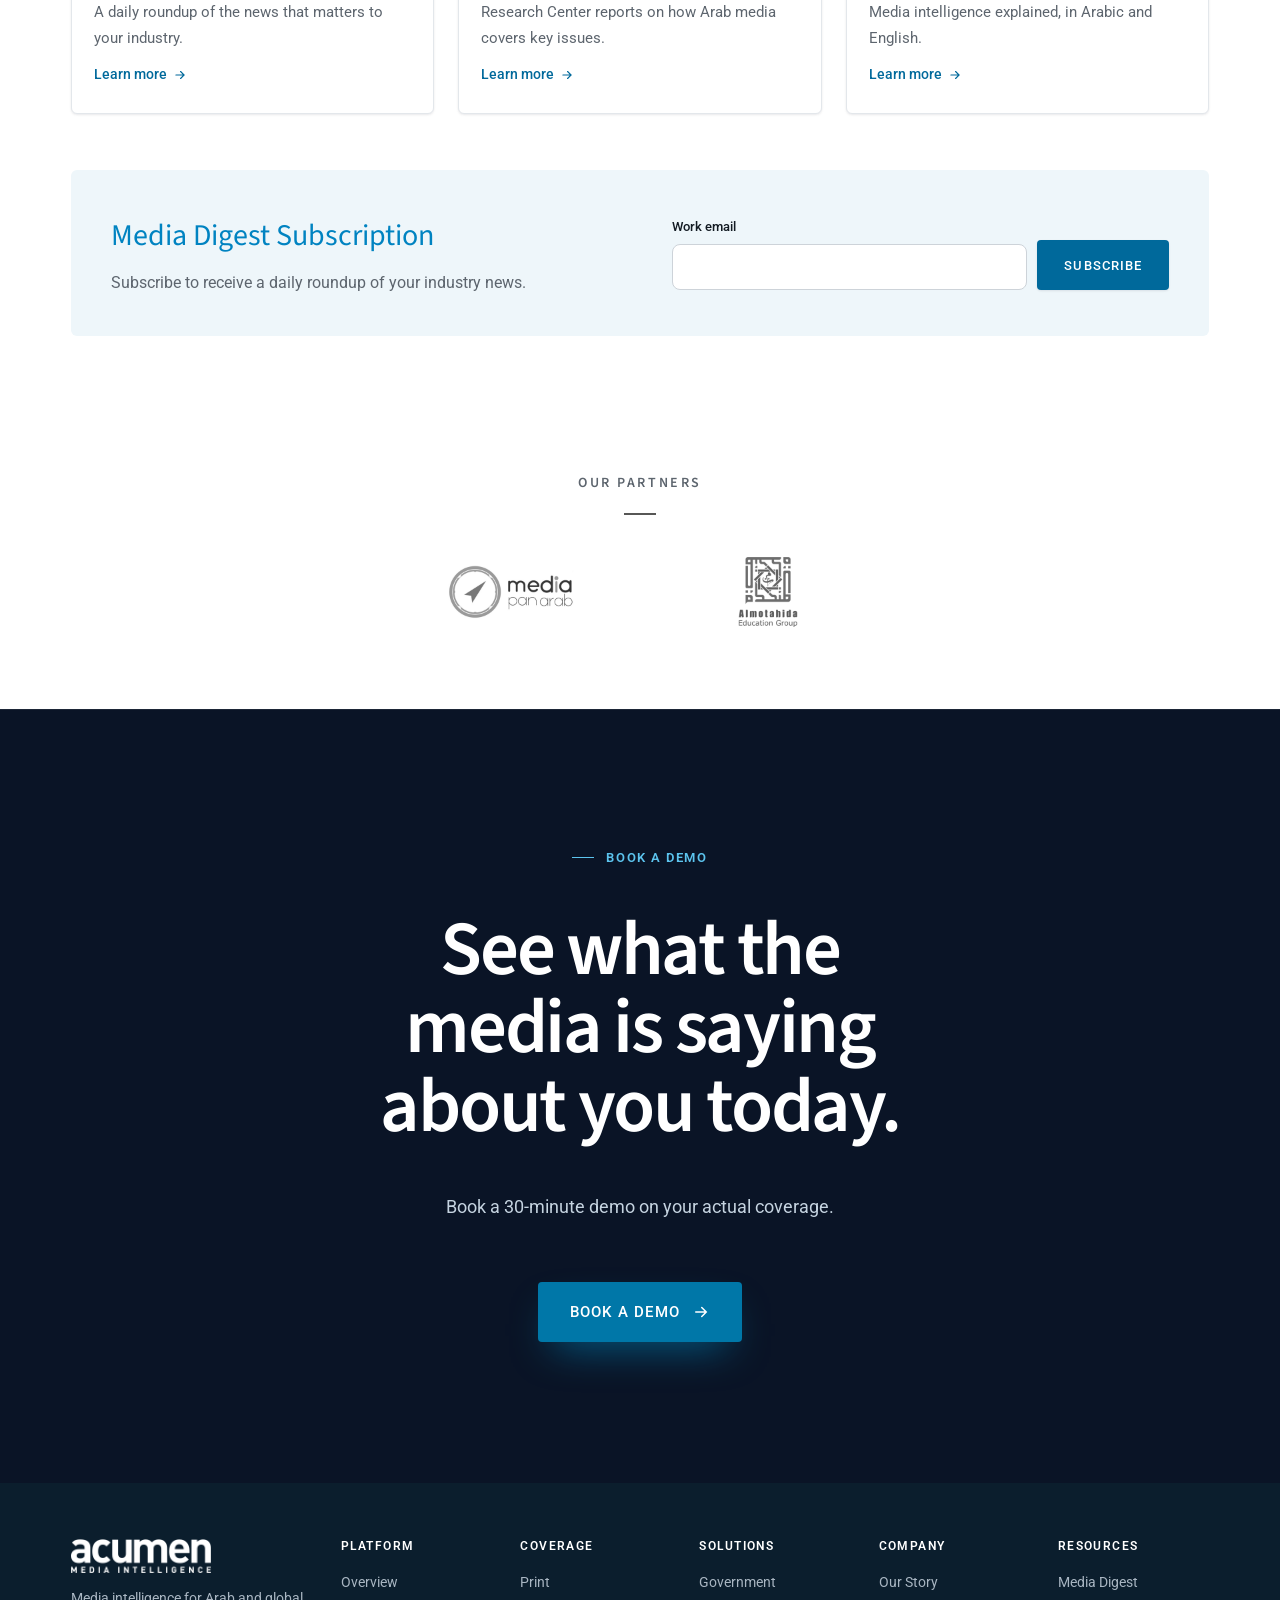
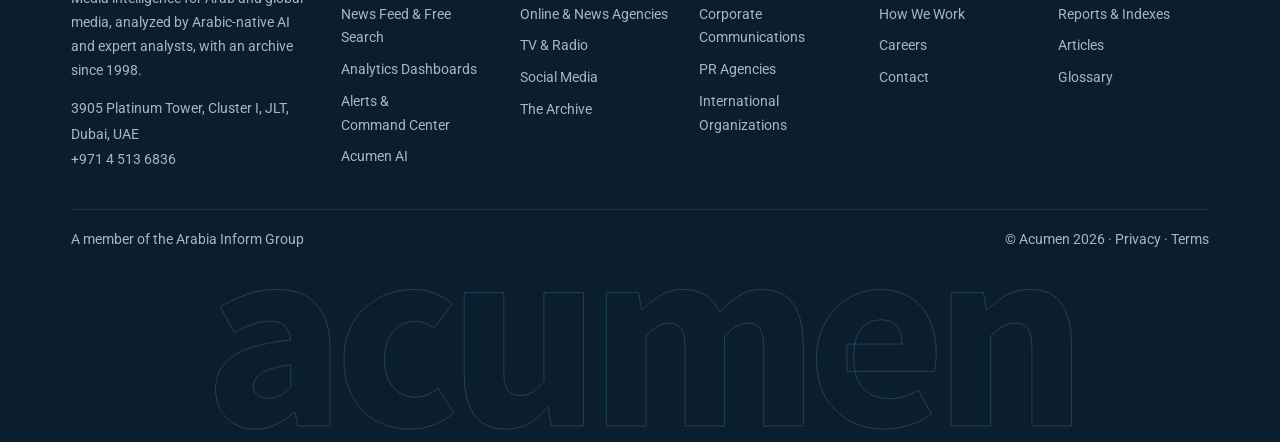
==== commit bb629d04: "v27: final QA fixes (responsive, accessibility, translations, layout shift)" ====
--- a/index.html
+++ b/index.html
@@ -16,23 +16,25 @@
 <link rel="preconnect" href="https://fonts.googleapis.com">
 <link rel="preconnect" href="https://fonts.gstatic.com" crossorigin>
 <link rel="stylesheet" href="https://fonts.googleapis.com/css2?family=Source+Sans+3:wght@300;400;600;700&family=Roboto:wght@400;500;700&family=IBM+Plex+Sans+Arabic:wght@300;400;500;600;700&family=Noto+Nastaliq+Urdu:wght@400;500;600;700&family=IBM+Plex+Mono:wght@500&display=swap">
-<link rel="stylesheet" href="assets/css/style.css?v=202611041553">
+<link rel="stylesheet" href="assets/css/style.css?v=202611051326">
+<script>try{var q=(new URLSearchParams(location.search).get('lang')||localStorage.getItem('acumen-evolve-lang')||'').toLowerCase();if(/^(en|ar|fr|tr|ur)$/.test(q)){document.documentElement.lang=q;document.documentElement.dir=/^(ar|ur)$/.test(q)?'rtl':'ltr'}}catch(e){}</script>
+<noscript><style>main,footer{visibility:visible!important}</style></noscript>
 </head>
 <body>
-<a class="skip" href="#main" data-i="skip"></a>
+<a class="skip" href="#main" data-i="skip">Skip to content</a>
 <div class="progress" id="prog" aria-hidden="true"></div>
 <header class="hdr" id="hdr">
  <div class="wrap">
   <a class="logo" href="./" aria-label="Acumen"><img class="w" src="assets/img/acumen_logo_white.png" alt=""><img class="c" src="assets/img/acumen_logo_color.png" alt=""></a>
-  <nav class="nav" aria-label="Main" data-al="navL"><a href="#platform" data-i="n1"></a><a href="#coverage" data-i="n2"></a><a href="#solutions" data-i="n3"></a><a href="#research" data-i="n4"></a><a href="#why" data-i="n5"></a><a href="#insights" data-i="n6"></a><a href="about/index.html" data-i="n7"></a></nav>
+  <nav class="nav" aria-label="Main" data-al="navL"><a href="#platform" data-i="n1">Platform</a><a href="#coverage" data-i="n2">Coverage</a><a href="#solutions" data-i="n3">Solutions</a><a href="#research" data-i="n4">Services</a><a href="#why" data-i="n5">Why Acumen</a><a href="#insights" data-i="n6">Insights</a><a href="about/index.html" data-i="n7">About</a></nav>
   <div class="acts">
    <div class="lsw"><button class="lang" id="lang" type="button" aria-expanded="false" aria-controls="lmenu"><svg viewBox="0 0 24 24" fill="none" stroke="currentColor" stroke-width="1.7" stroke-linecap="round" aria-hidden="true"><circle cx="12" cy="12" r="9"/><path d="M3 12h18M12 3c3 3.5 3 14.5 0 18M12 3c-3 3.5-3 14.5 0 18"/></svg><span id="langCur"></span></button><ul class="lmenu" id="lmenu"></ul></div>
-   <a class="btn btn-w hlogin" href="https://app.acumen.me" target="_blank" rel="noopener" data-i="login"></a>
+   <a class="btn btn-w hlogin" href="https://app.acumen.me" target="_blank" rel="noopener" data-i="login">Log in</a>
    <button class="menu" id="menu" type="button" aria-expanded="false" aria-controls="drawer"><svg aria-hidden="true" focusable="false" width="20" height="20" viewBox="0 0 24 24" fill="none" stroke="currentColor" stroke-width="2" stroke-linecap="round"><path d="M4 7h16M4 12h16M4 17h16"/></svg></button>
   </div>
  </div>
 </header>
-<nav class="drawer" id="drawer" aria-label="Mobile" data-al="navM"><a href="#platform" data-i="n1"></a><a href="#coverage" data-i="n2"></a><a href="#solutions" data-i="n3"></a><a href="#research" data-i="n4"></a><a href="#why" data-i="n5"></a><a href="#insights" data-i="n6"></a><a href="about/index.html" data-i="n7"></a><a href="https://app.acumen.me" target="_blank" rel="noopener" data-i="login"></a><div class="dlang" id="dlang" role="group"></div></nav>
+<nav class="drawer" id="drawer" aria-label="Mobile" data-al="navM"><a href="#platform" data-i="n1">Platform</a><a href="#coverage" data-i="n2">Coverage</a><a href="#solutions" data-i="n3">Solutions</a><a href="#research" data-i="n4">Services</a><a href="#why" data-i="n5">Why Acumen</a><a href="#insights" data-i="n6">Insights</a><a href="about/index.html" data-i="n7">About</a><a href="https://app.acumen.me" target="_blank" rel="noopener" data-i="login">Log in</a><div class="dlang" id="dlang" role="group"></div></nav>
 
 <main id="main" tabindex="-1">
 <section class="hero" aria-labelledby="h1">
@@ -42,11 +44,11 @@
  <div class="dots" aria-hidden="true"></div>
   <div class="wrap hero-in centered">
   <div class="htxt">
-  <p class="kick" data-i="kick"></p>
-  <h1 id="h1" data-i="h1"></h1>
-  <p class="lead" data-i="lead"></p>
-  <p class="sub" data-i="sub"></p>
-  <div class="ctas"><a class="btn btn-w" href="contact/index.html" data-i="demo"></a><a class="btn btn-o" href="#platform" data-i="cta2"></a></div>
+  <p class="kick" data-i="kick">Media intelligence</p>
+  <h1 id="h1" data-i="h1">Your Gateway to Global Media Intelligence</h1>
+  <p class="lead" data-i="lead">Understand deeper. Know earlier. Decide with confidence.</p>
+  <p class="sub" data-i="sub">Acumen captures everything published and broadcast about you in Arab and global media, from print to social, and analyzes it with Arabic-native AI and expert analysts, in the context of an archive continuous since 1998.</p>
+  <div class="ctas"><a class="btn btn-w" href="contact/index.html" data-i="demo">Book a demo</a><a class="btn btn-o" href="#platform" data-i="cta2">See the platform</a></div>
   </div>
  </div>
  <div class="lstrip" id="ticker" role="region"><span class="lv" id="lvLbl"><i aria-hidden="true"></i><b></b></span><div class="lmask"><div class="ltrack" id="trk"></div></div><button type="button" class="lpause" id="lpause" aria-pressed="false"><svg viewBox="0 0 24 24" fill="currentColor" aria-hidden="true"><path class="pz" d="M7 5h3v14H7zM14 5h3v14h-3z"/><path class="pl" d="M8 5v14l11-7z"/></svg></button></div>
@@ -55,7 +57,7 @@
 
 <section class="sec" id="why">
  <div class="wrap">
-  <div class="why-head rv"><h2 data-i="wH"></h2><p data-i="wP"></p></div>
+  <div class="why-head rv"><h2 data-i="wH">Why organizations choose Acumen</h2><p data-i="wP">Since 1997, Acumen has documented, archived and analyzed media in the MENA region. Formerly Arabia Inform, with operations in Dubai since 2001.</p></div>
   <div class="pillars4" id="pillars"></div>
  </div>
 </section>
@@ -63,7 +65,7 @@
 <section class="sec tline" id="archive" aria-labelledby="arH">
  <div class="wrap">
   <div class="tl-head">
-   <div><h2 class="title" id="arH" data-i="arH"></h2><p class="title-sub" data-i="arS"></p></div>
+   <div><h2 class="title" id="arH" data-i="arH">28 years of Arab media, layer on layer</h2><p class="title-sub" data-i="arS">Each medium joined the archive in the year shown and has been captured continuously since.</p></div>
    <div class="tl-span" aria-hidden="true"><b>1998</b><i></i><b>2026</b></div>
   </div>
   <ol class="tl" id="tl"></ol>
@@ -72,16 +74,16 @@
 
 <section class="sec mon" id="coverage">
  <div class="wrap">
-  <h2 class="title" data-i="cH"></h2>
-  <p class="title-sub" data-i="cS"></p>
+  <h2 class="title" data-i="cH">Every channel, captured at source</h2>
+  <p class="title-sub" data-i="cS">Arab, regional and international media across every field and sector, with an archive that reaches back to 1998.</p>
   <div class="mcard m8 rv" id="mcard"></div>
-  <div class="viewall"><a class="btn btn-o" href="coverage/index.html" data-i="cta3"></a></div>
+  <div class="viewall"><a class="btn btn-o" href="coverage/index.html" data-i="cta3">Explore coverage</a></div>
  </div>
 </section>
 
 <section class="sec" id="different">
  <div class="wrap">
-  <h2 class="title" data-i="dfH"></h2>
+  <h2 class="title" data-i="dfH">Built differently</h2>
   <div class="diff rv" id="diff"></div>
  </div>
 </section>
@@ -90,10 +92,10 @@
  <div class="wrap">
   <div class="tour-in rv">
    <div class="tour-txt">
-    <h2 data-i="plH"></h2>
-    <p data-i="plS"></p>
+    <h2 data-i="plH">One platform. Every source. In your language.</h2>
+    <p data-i="plS">Follow your coverage in real time, search 28 years of archive, build dashboards, and get alerts by email or WhatsApp.</p>
     <div class="ptabs" id="ptabs" role="tablist"></div>
-    <div class="links"><a class="btn btn-a" href="solutions/index.html" data-i="plL1"></a><a class="more" href="#ai"><span data-i="plL2"></span><svg aria-hidden="true" focusable="false" viewBox="0 0 24 24" fill="none" stroke="currentColor" stroke-width="2" stroke-linecap="round"><path d="M5 12h14M13 6l6 6-6 6"/></svg></a></div>
+    <div class="links"><a class="btn btn-a" href="solutions/index.html" data-i="plL1">Explore the platform</a><a class="more" href="#ai"><span data-i="plL2">Meet Acumen AI</span><svg aria-hidden="true" focusable="false" viewBox="0 0 24 24" fill="none" stroke="currentColor" stroke-width="2" stroke-linecap="round"><path d="M5 12h14M13 6l6 6-6 6"/></svg></a></div>
    </div>
    <div class="tour-mock" role="tabpanel" id="ppanel" tabindex="0"><div class="stage3d"><div class="mock" id="mock" role="img" data-alt-aria="tAlt"></div></div></div>
   </div>
@@ -102,8 +104,8 @@
 <section class="sec ai" id="ai" aria-labelledby="aiH">
  <div class="wrap ai-in">
   <div class="ai-txt rv">
-   <h2 class="title" id="aiH" data-i="aiH"></h2>
-   <p class="lead" data-i="aiP"></p>
+   <h2 class="title" id="aiH" data-i="aiH">AI that speaks the language of your media</h2>
+   <p class="lead" data-i="aiP">Ask Deep Research a question in plain language and get an answer, or a full report, in seconds.</p>
    <div class="chat" id="chat" aria-live="off">
     <div class="q"><span id="typed"></span><span class="car" aria-hidden="true"></span></div>
     <div class="a" id="ans"><span class="av" id="avIc"></span>
@@ -112,11 +114,11 @@
     </div>
    </div>
    <p class="ctl" id="aiCtl"></p>
-   <a class="more more-w" href="solutions/index.html"><span data-i="plL2"></span><svg aria-hidden="true" focusable="false" viewBox="0 0 24 24" fill="none" stroke="currentColor" stroke-width="2" stroke-linecap="round"><path d="M5 12h14M13 6l6 6-6 6"/></svg></a>
+   <a class="more more-w" href="solutions/index.html"><span data-i="plL2">Meet Acumen AI</span><svg aria-hidden="true" focusable="false" viewBox="0 0 24 24" fill="none" stroke="currentColor" stroke-width="2" stroke-linecap="round"><path d="M5 12h14M13 6l6 6-6 6"/></svg></a>
   </div>
   <div class="orbit rv" aria-hidden="true">
    <div class="ring"></div><div class="ring r2"></div>
-   <div class="core"><div><span data-i="aiCore"></span><b>Acumen AI</b></div></div>
+   <div class="core"><div><span data-i="aiCore">Six AI agents</span><b>Acumen AI</b></div></div>
    <div class="spin" id="agents"></div>
   </div>
  </div>
@@ -124,67 +126,67 @@
 
 <section class="sec sol" id="solutions">
  <div class="wrap">
-  <h2 class="title" data-i="sH"></h2>
-  <p class="title-sub" data-i="sS"></p>
+  <h2 class="title" data-i="sH">Solutions</h2>
+  <p class="title-sub" data-i="sS">Built around the questions your team has to answer.</p>
   <div class="tiles rv" id="tiles"></div>
  </div>
 </section>
 
 <section class="sec nums" aria-labelledby="hwH">
  <div class="wrap">
-  <h2 class="title" id="hwH" data-i="hwH"></h2>
+  <h2 class="title" id="hwH" data-i="hwH">From source to decision</h2>
   <div class="flow rv" id="flow"></div>
-  <p class="flow-body" data-i="hwP"></p>
-  <div class="flow-cta"><a class="btn btn-o" href="about/index.html#how" data-i="hwL"></a></div>
+  <p class="flow-body" data-i="hwP">Since 1997, every item is captured at source, digitized, and indexed by specialists before AI and analysts add depth. You receive organized knowledge, not raw data.</p>
+  <div class="flow-cta"><a class="btn btn-o" href="about/index.html#how" data-i="hwL">How we work</a></div>
  </div>
 </section>
 
 <section class="sec rc" id="research">
  <div class="wrap rc-in rv">
-  <div><figure class="rc-photo" style="margin:0 0 22px"><img id="rcImg" alt="" data-alt="rAlt" loading="lazy" decoding="async" width="900" height="640"></figure><h2 data-i="rH"></h2><p data-i="rP"></p><p class="q" data-i="rQ"></p><p style="margin-top:24px;display:flex;flex-wrap:wrap;gap:12px 24px;align-items:center"><a class="btn btn-g" href="contact/index.html" data-i="rBtn"></a><a class="more" href="solutions/index.html"><span data-i="rL"></span><svg aria-hidden="true" focusable="false" viewBox="0 0 24 24" fill="none" stroke="currentColor" stroke-width="2" stroke-linecap="round"><path d="M5 12h14M13 6l6 6-6 6"/></svg></a></p></div>
+  <div><figure class="rc-photo" style="margin:0 0 22px"><img id="rcImg" alt="" data-alt="rAlt" loading="lazy" decoding="async" width="900" height="640"></figure><h2 data-i="rH">Acumen Research Center</h2><p data-i="rP">More than 100 analysts and researchers produce daily, weekly, monthly, and annual reports, crisis reports, and in-depth studies, in Arabic and English.</p><p class="q" data-i="rQ">Written by people, not generated automatically.</p><p style="margin-top:24px;display:flex;flex-wrap:wrap;gap:12px 24px;align-items:center"><a class="btn btn-g" href="contact/index.html" data-i="rBtn">Request a sample report</a><a class="more" href="solutions/index.html"><span data-i="rL">See report types</span><svg aria-hidden="true" focusable="false" viewBox="0 0 24 24" fill="none" stroke="currentColor" stroke-width="2" stroke-linecap="round"><path d="M5 12h14M13 6l6 6-6 6"/></svg></a></p></div>
   <div class="rtypes" id="rlist"></div>
  </div>
 </section>
 
 <section class="sec" id="insights">
  <div class="wrap">
-  <h2 class="title" data-i="iH"></h2>
+  <h2 class="title" data-i="iH">From our insights</h2>
   <div class="ins rv" id="ins"></div>
   <div class="dg-in" style="margin-top:56px;background:var(--tint);padding:clamp(24px,4vw,40px)" id="digest">
-   <div><h2 style="font-size:clamp(24px,2.4vw,30px);font-weight:400;color:var(--accent)" data-i="dH"></h2><p style="margin-top:8px;color:var(--grey-2)" data-i="dP"></p></div>
-   <div><form class="dg-form" id="dform" novalidate style="margin-top:0"><label><span data-i="fMail"></span><input name="email" type="email" autocomplete="email" required aria-describedby="dErr"></label><button class="btn btn-a" type="submit" data-i="dBtn"></button></form><p id="dErr" class="ferr" role="alert" hidden data-i="dErr"></p>
-   <p class="form-ok" id="dok" role="status" data-i="dOk" style="margin-top:12px"></p></div>
+   <div><h2 style="font-size:clamp(24px,2.4vw,30px);font-weight:400;color:var(--accent)" data-i="dH">Media Digest Subscription</h2><p style="margin-top:8px;color:var(--grey-2)" data-i="dP">Subscribe to receive a daily roundup of your industry news.</p></div>
+   <div><form class="dg-form" id="dform" novalidate style="margin-top:0"><label><span data-i="fMail">Work email</span><input name="email" type="email" autocomplete="email" required aria-describedby="dErr"></label><button class="btn btn-a" type="submit" data-i="dBtn">Subscribe</button></form><p id="dErr" class="ferr" role="alert" hidden data-i="dErr">Enter a valid work email, for example name@company.com.</p>
+   <p class="form-ok" id="dok" role="status" data-i="dOk" style="margin-top:12px">Thank you for subscribing.</p></div>
   </div>
  </div>
 </section>
 
 <section class="sec" aria-labelledby="pH" style="padding-block:24px 72px">
- <div class="wrap"><h2 class="title" id="pH" data-i="pH"></h2>
+ <div class="wrap"><h2 class="title" id="pH" data-i="pH">Our Partners</h2>
   <div class="partners"><img loading="lazy" decoding="async" src="assets/img/partner-media-pan-arab-1.png" alt="Media Pan Arab"><img loading="lazy" decoding="async" src="assets/img/partner-almotahida-1.png" alt="Almotahida"></div>
  </div>
 </section>
 
 <section class="sec cta-band" id="demo" style="padding-block:clamp(72px,9vw,120px)">
  <canvas class="field" id="field2" aria-hidden="true"></canvas>
- <div class="wrap cta-c"><span class="cta-ov" data-i="demo"></span><h2 data-i="ctaH"></h2><p data-i="ctaP"></p><a class="btn cta-btn" href="contact/index.html"><span data-i="demo"></span><svg viewBox="0 0 24 24" fill="none" stroke="currentColor" stroke-width="2" stroke-linecap="round" aria-hidden="true"><path d="M5 12h14M13 6l6 6-6 6"/></svg></a></div>
+ <div class="wrap cta-c"><span class="cta-ov" data-i="demo">Book a demo</span><h2 data-i="ctaH">See what the media is saying about you today.</h2><p data-i="ctaP">Book a 30-minute demo on your actual coverage.</p><a class="btn cta-btn" href="contact/index.html"><span data-i="demo">Book a demo</span><svg viewBox="0 0 24 24" fill="none" stroke="currentColor" stroke-width="2" stroke-linecap="round" aria-hidden="true"><path d="M5 12h14M13 6l6 6-6 6"/></svg></a></div>
 </section>
 </main>
 
 <footer id="about">
  <div class="wrap">
   <div class="ft6">
-   <div class="about"><img src="assets/img/acumen_logo_white.png" alt="Acumen" style="width:140px;height:auto"><p data-i="fAbout"></p><address><span data-i="addr"></span><br><a href="tel:+97145136836" style="display:inline;padding:0"><bdi>+971 4 513 6836</bdi></a></address></div>
-   <div><h3 data-i="n1"></h3><div id="f1"></div></div>
-   <div><h3 data-i="n2"></h3><div id="f2"></div></div>
-   <div><h3 data-i="n3"></h3><div id="f3"></div></div>
-   <div><h3 data-i="fCo"></h3><div id="f4"></div></div>
-   <div><h3 data-i="fRes"></h3><div id="f5"></div></div>
+   <div class="about"><img src="assets/img/acumen_logo_white.png" alt="Acumen" style="width:140px;height:auto"><p data-i="fAbout">Media intelligence for Arab and global media, analyzed by Arabic-native AI and expert analysts, with an archive since 1998.</p><address><span data-i="addr">3905 Platinum Tower, Cluster I, JLT, Dubai, UAE</span><br><a href="tel:+97145136836" style="display:inline;padding:0"><bdi>+971 4 513 6836</bdi></a></address></div>
+   <div><h3 data-i="n1">Platform</h3><div id="f1"></div></div>
+   <div><h3 data-i="n2">Coverage</h3><div id="f2"></div></div>
+   <div><h3 data-i="n3">Solutions</h3><div id="f3"></div></div>
+   <div><h3 data-i="fCo">Company</h3><div id="f4"></div></div>
+   <div><h3 data-i="fRes">Resources</h3><div id="f5"></div></div>
   </div>
-  <div class="fb"><span data-i="affil"></span><span><span data-i="copy"></span> · <a href="#" style="text-decoration:none" data-i="privacy"></a> · <a href="#" style="text-decoration:none" data-i="terms"></a></span></div>
+  <div class="fb"><span data-i="affil">A member of the Arabia Inform Group</span><span><span data-i="copy">© Acumen 2026</span> · <a href="#" style="text-decoration:none" data-i="privacy">Privacy</a> · <a href="#" style="text-decoration:none" data-i="terms">Terms</a></span></div>
  </div>
  <div class="fwm" aria-hidden="true" dir="ltr">acumen</div>
 </footer>
-<script src="assets/js/content.js?v=202611041553"></script>
-<script src="assets/js/main.js?v=202611041553"></script>
+<script src="assets/js/content.js?v=202611051326"></script>
+<script src="assets/js/main.js?v=202611051326"></script>
 </body>
 </html>
--- a/assets/css/style.css
+++ b/assets/css/style.css
@@ -985,7 +985,7 @@
 @media (max-width:980px){.flow{grid-template-columns:repeat(2,minmax(0,1fr))}}
 .fstep{overflow-wrap:anywhere;hyphens:auto}.tc b{overflow-wrap:anywhere}
 .rc-photo figcaption{font-size:12px}.rc-photo img{height:auto}
-@media (pointer:coarse){.more,.ft6 a{min-height:44px;display:inline-flex;align-items:center}.fb a{display:inline-block;padding:12px 4px}.dlang .lopt{min-height:44px}}
+@media (pointer:coarse){.more{min-height:44px;display:inline-flex;align-items:center}.ft6 [id^=f] a{display:block;min-height:44px;padding-block:12px;box-sizing:border-box}.fb a{display:inline-block;padding:12px 4px}.dlang .lopt{min-height:44px}}
 @media (min-width:981px) and (max-height:820px){
  .hero{min-height:100vh;min-height:100svh;max-height:100svh}
  .hero h1{font-size:clamp(40px,7.2vh,64px)}
@@ -1236,3 +1236,22 @@
 .aboutp{text-align:center}
 @media (max-width:560px){.vtl::before{inset-inline-start:66px}.vtl li{grid-template-columns:66px 1fr;gap:20px}.vtl li::before{inset-inline-start:60px}}
 .vtl .y{text-align:left;padding:12px 18px 0 0}:root[dir="rtl"] .vtl .y{text-align:right;padding:12px 0 0 18px}
+
+/* ===== Final QA fixes (v27) ===== */
+body:not(.ready) footer{visibility:hidden}
+main{min-height:100vh}
+.phero{background:linear-gradient(135deg,#0A3A57 0%,#00699B 60%,#0074AD 100%)}
+.plead,.crumbs,.crumbs a,.phero .kick{color:#fff}.plead{opacity:.95}
+.phero :focus-visible,.pcta :focus-visible{outline-color:#fff!important}
+@media (prefers-reduced-motion:reduce){.lmask{overflow:hidden!important}}
+.req-note{margin:0;font-size:13px;color:var(--grey-2)}
+
+/* ===== Final responsive fixes (v27) ===== */
+body:not(.ready) main{visibility:hidden}
+@media (max-width:400px){.hero .ctas{flex-wrap:wrap}.hero .ctas .btn{flex:1 1 100%;white-space:normal}}
+@media (max-width:480px){:root:is([lang="fr"],[lang="tr"]) .hero .ctas{flex-wrap:wrap}:root:is([lang="fr"],[lang="tr"]) .hero .ctas .btn{flex:1 1 100%;white-space:normal}}
+@media (max-width:820px){.ft6 .about img{display:block;margin-inline:auto}.cform>h2{text-align:center}}
+:root[lang="ur"] .fstep h3{margin-top:14px}
+.cform .cons input{min-height:0;height:20px;width:20px;padding:0}
+@media (pointer:coarse){.crumbs a{padding-block:10px;display:inline-block}.pill span{min-height:44px}address a{display:inline-block;padding-block:12px}.lpause{min-height:44px}}
+.vtl{max-width:760px;margin-inline:auto}.affil{text-align:center}
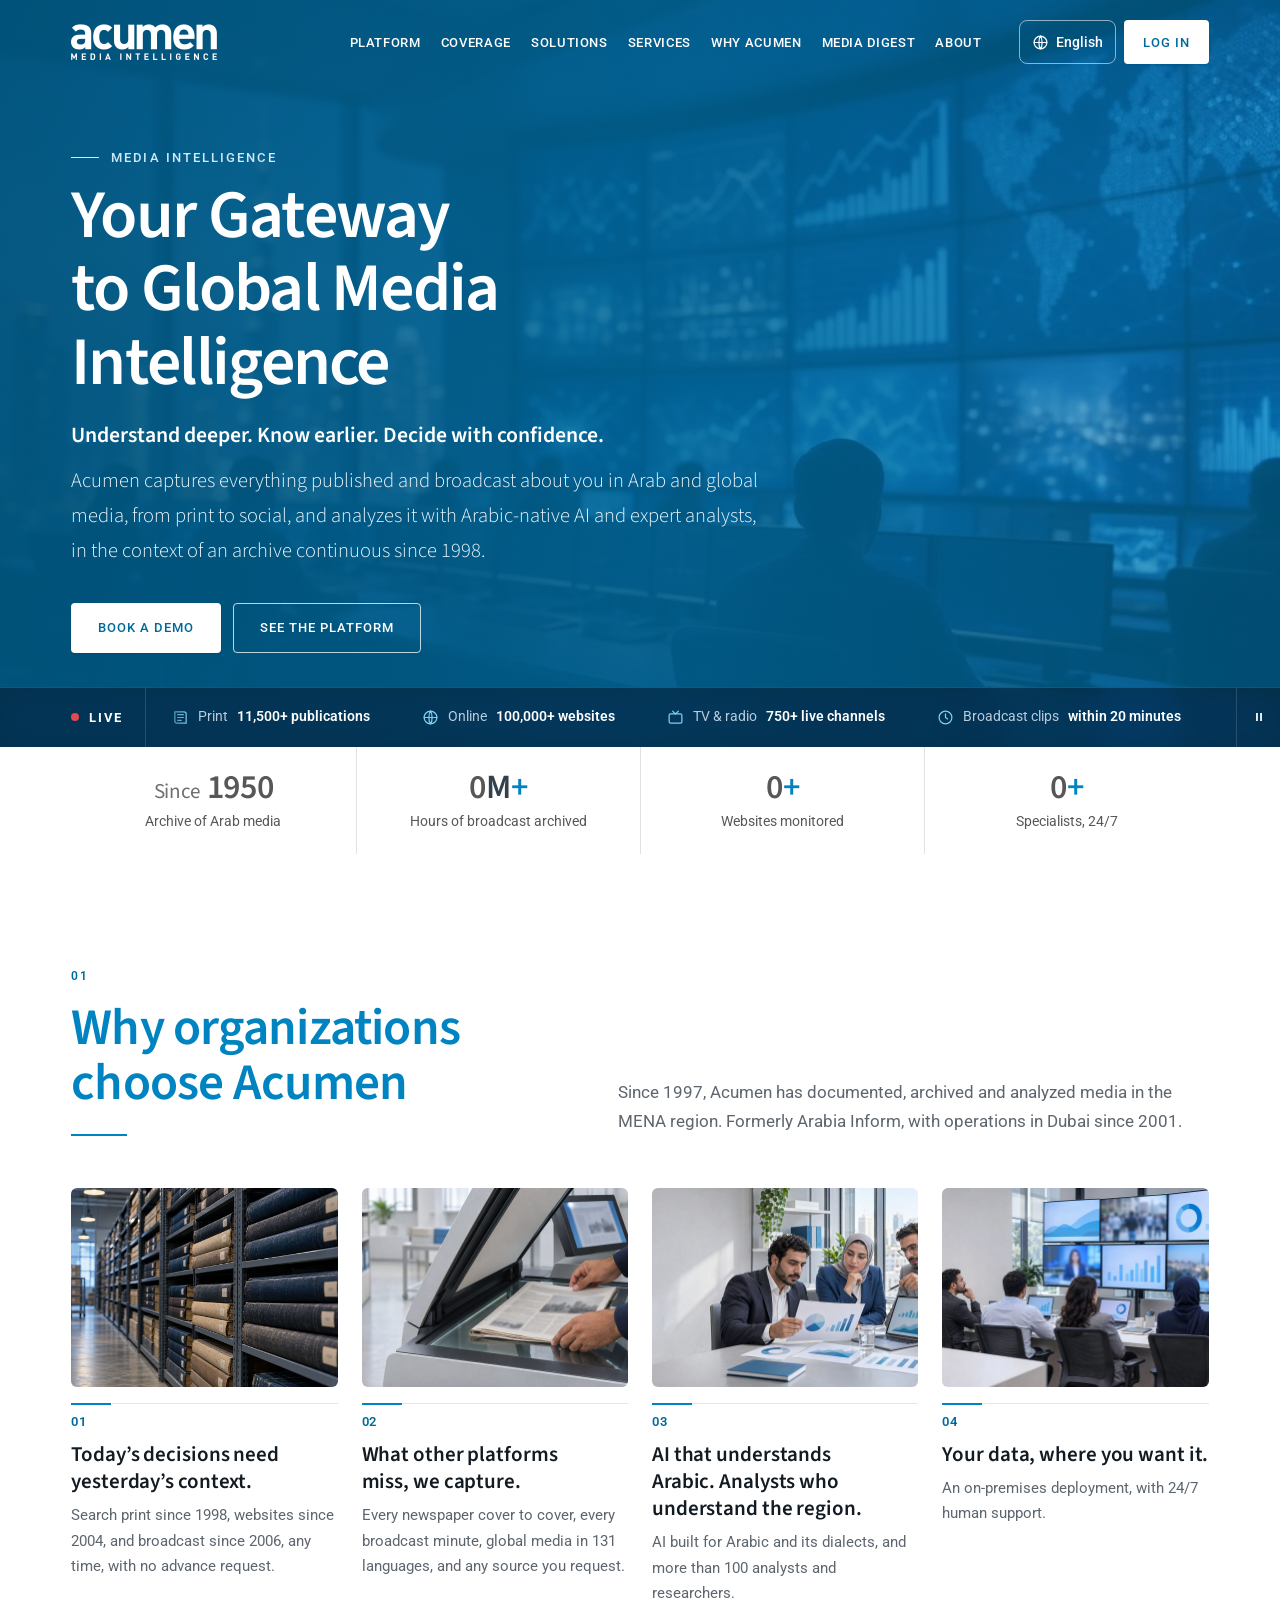
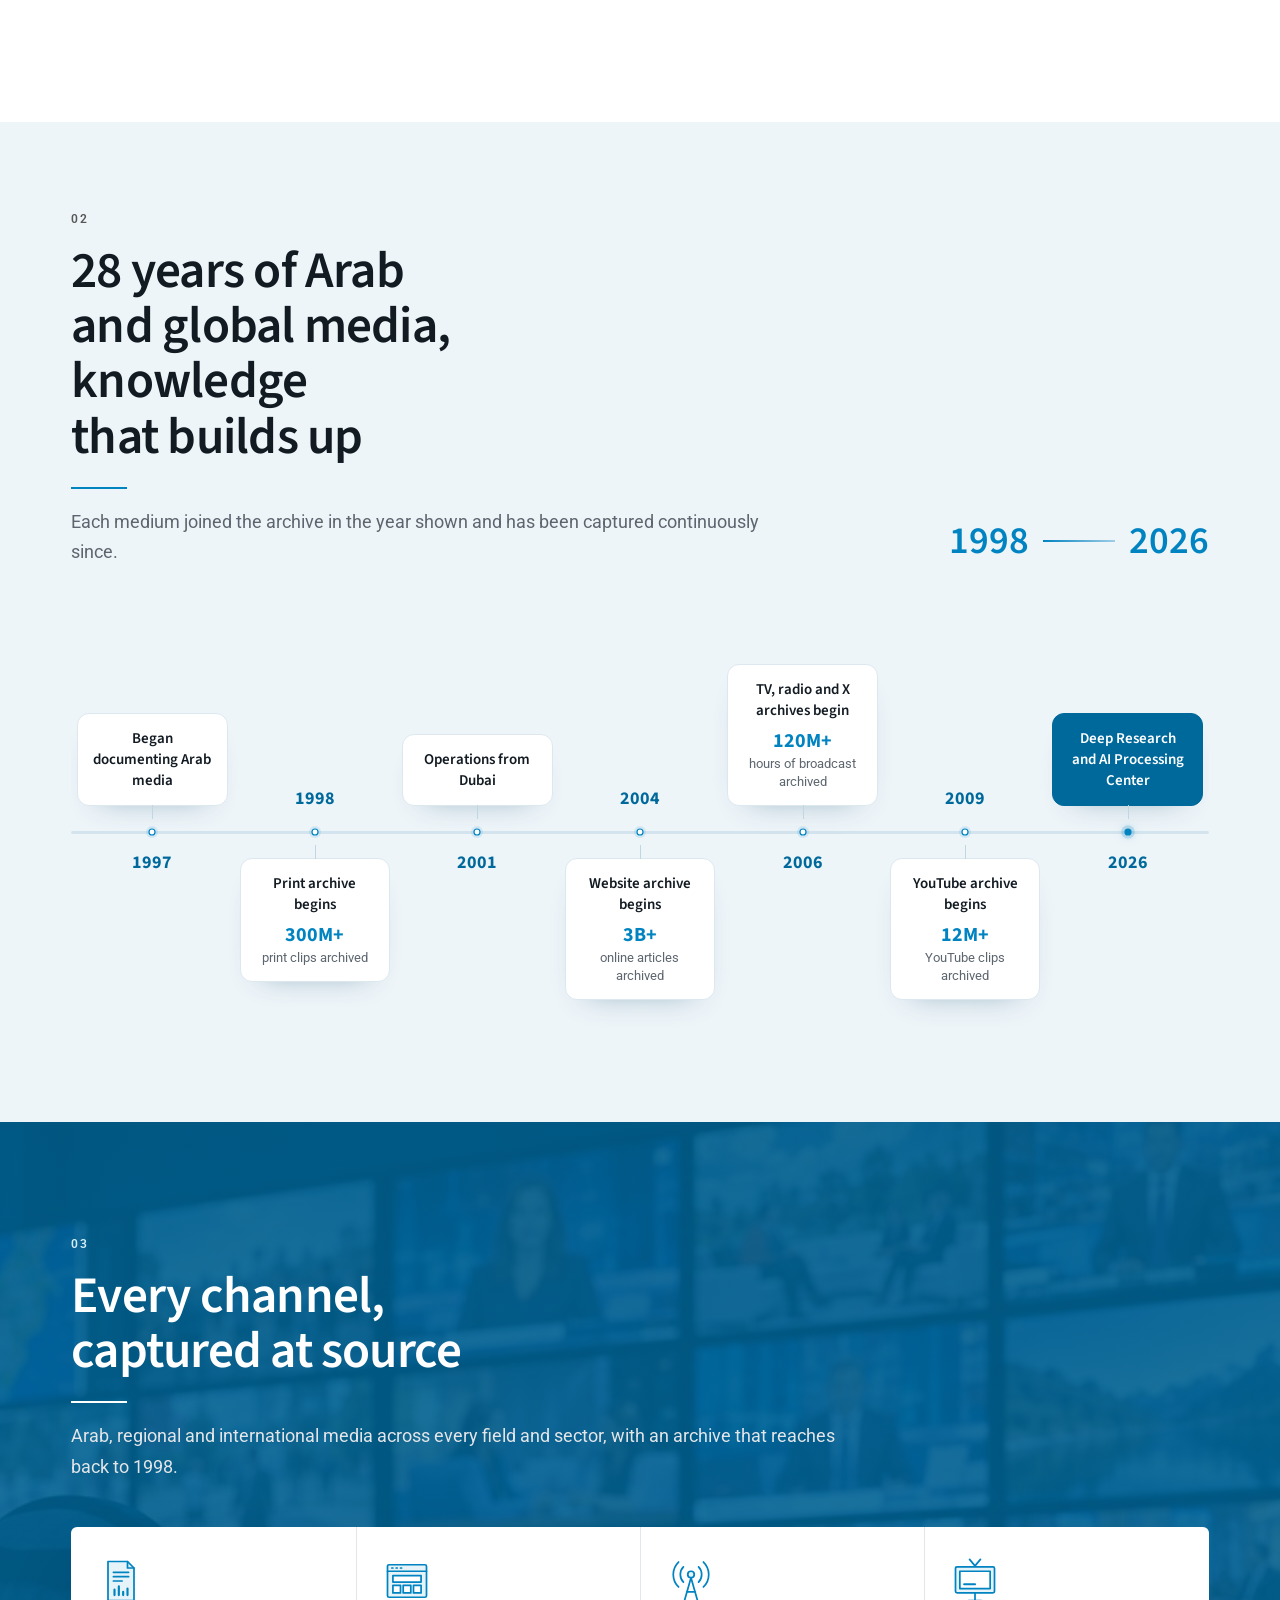
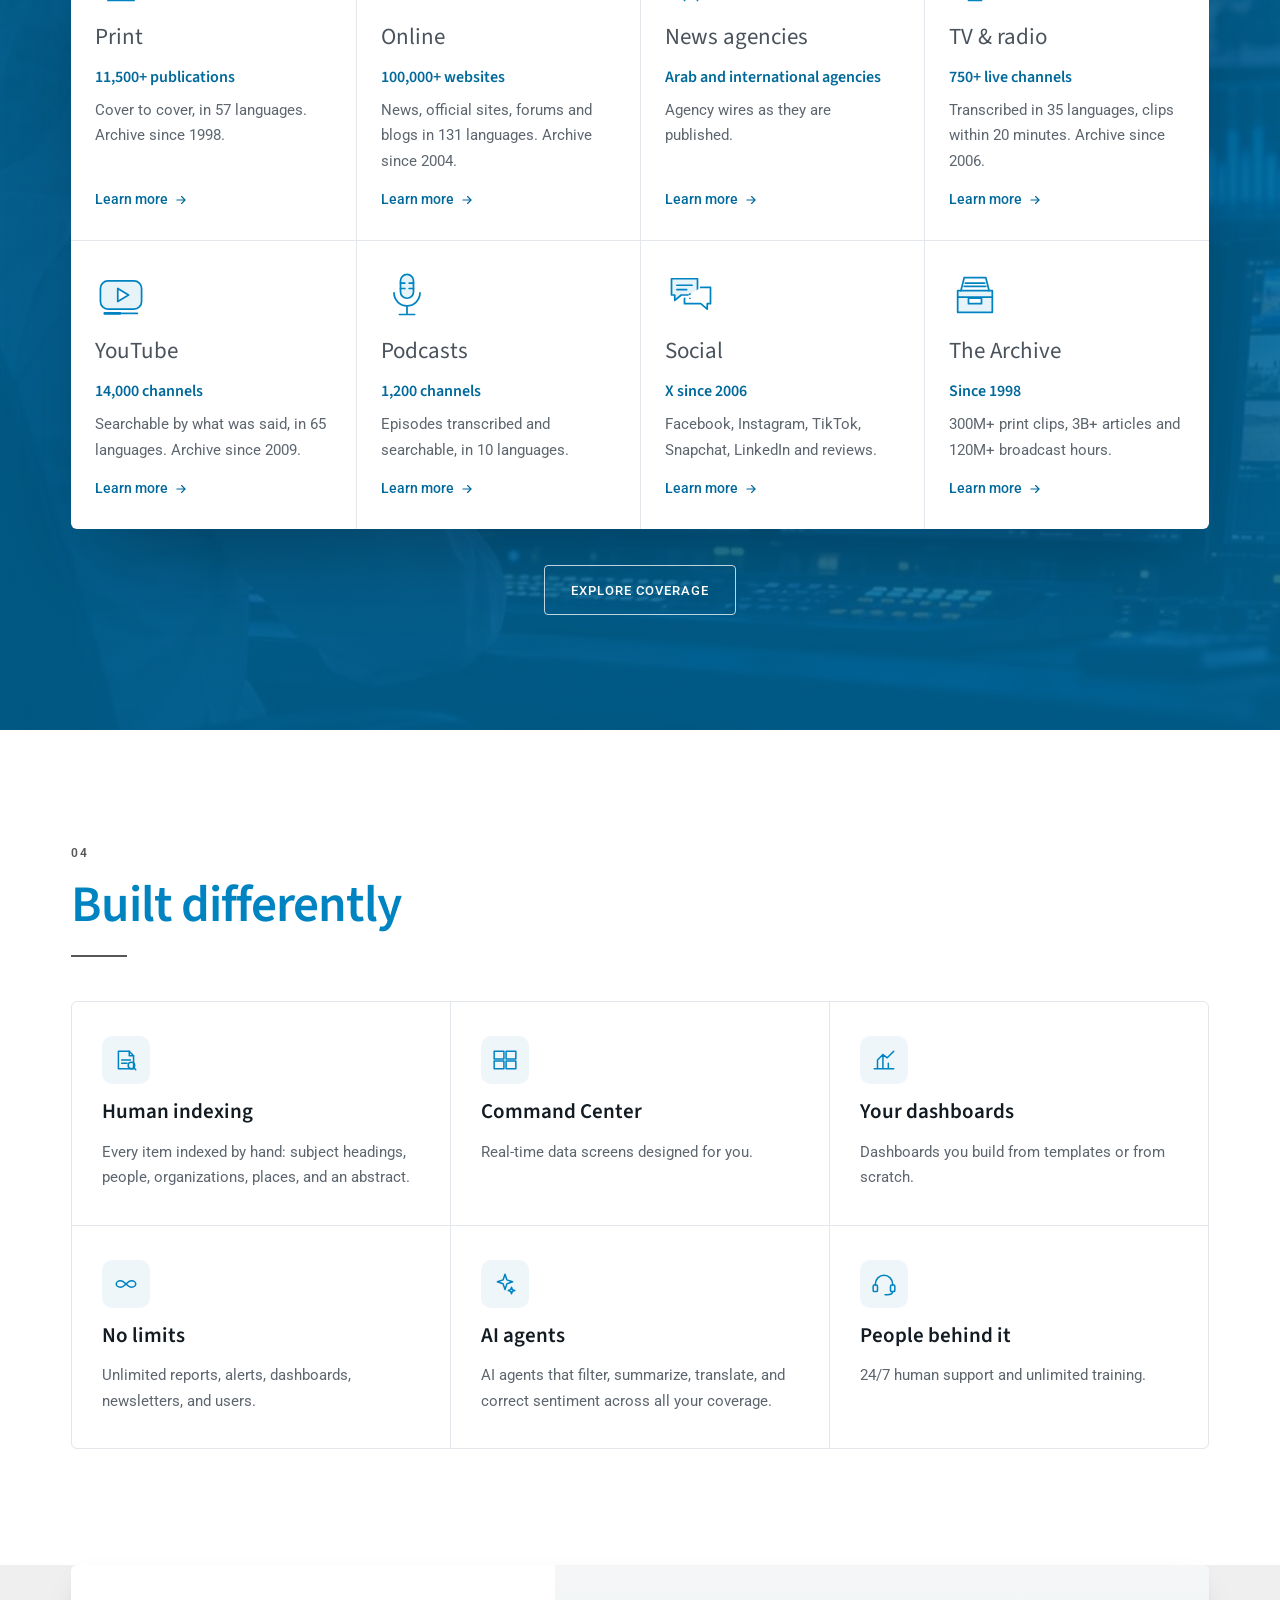
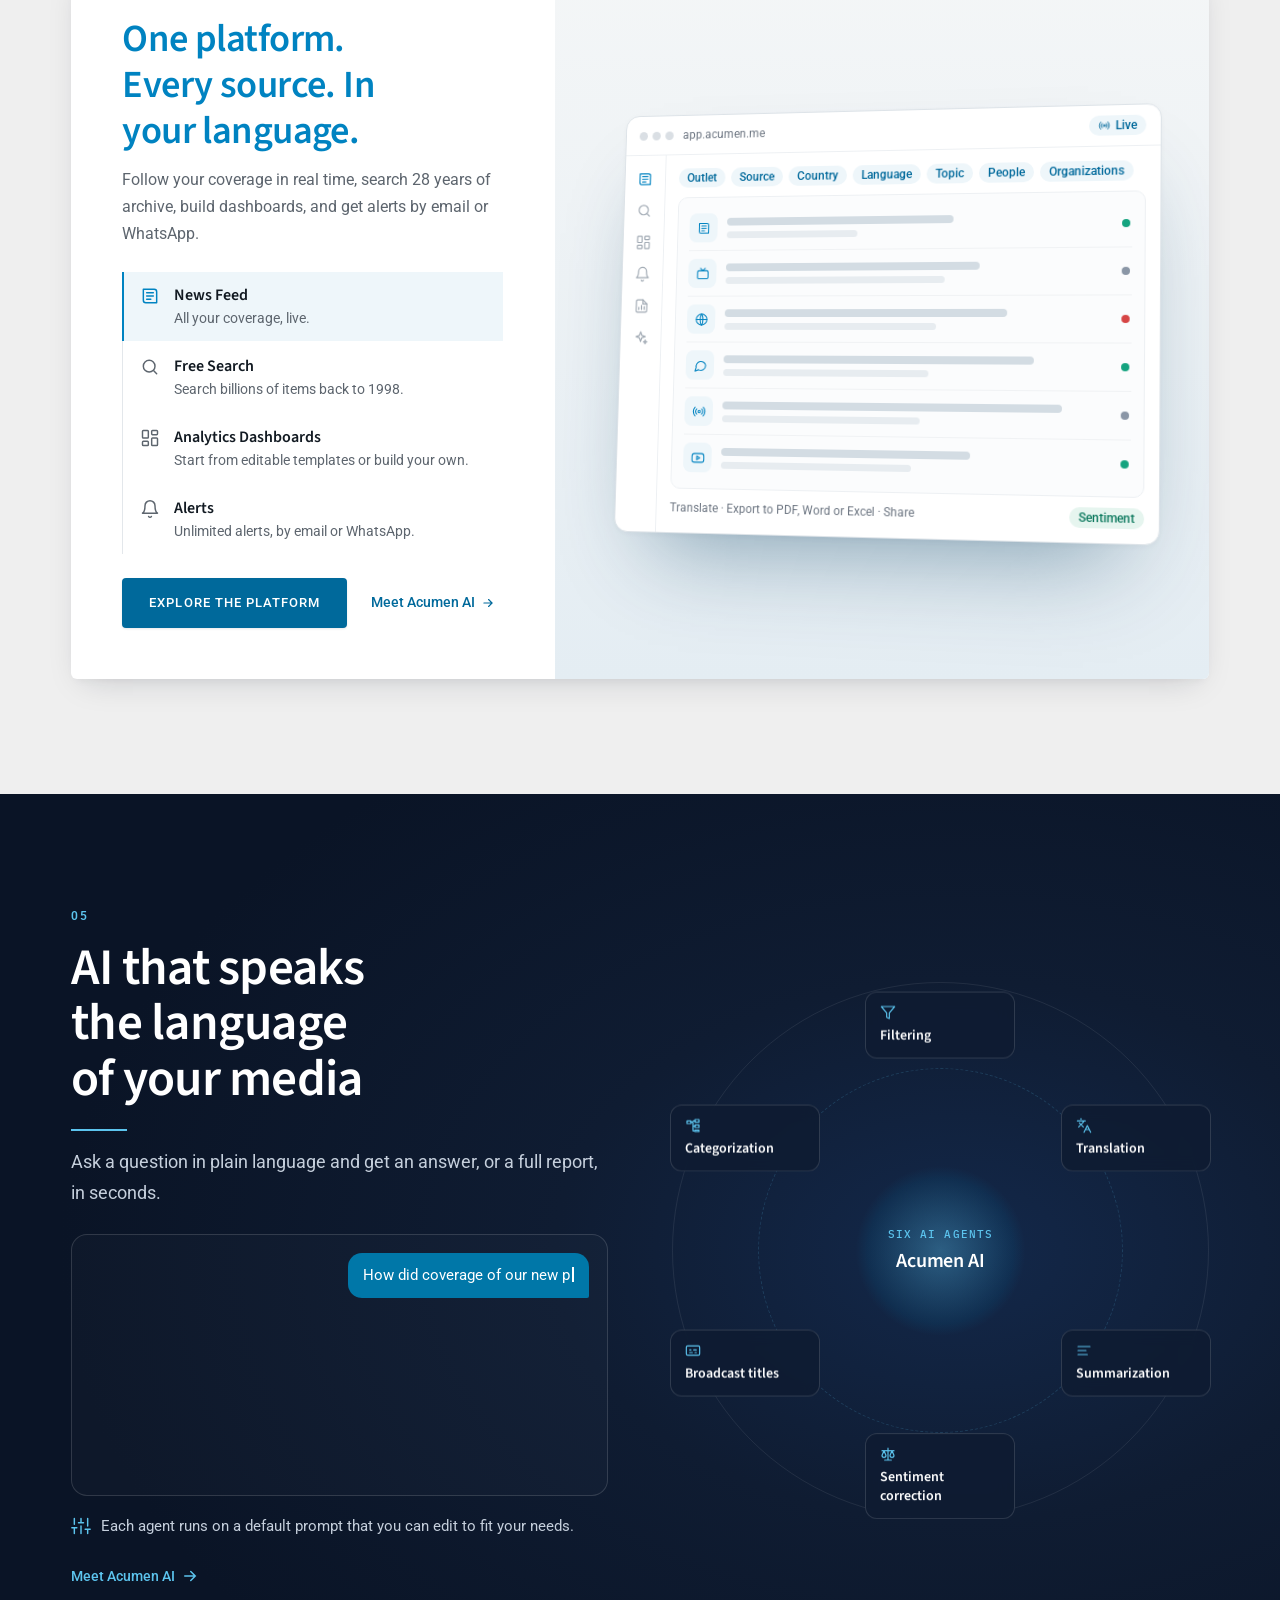
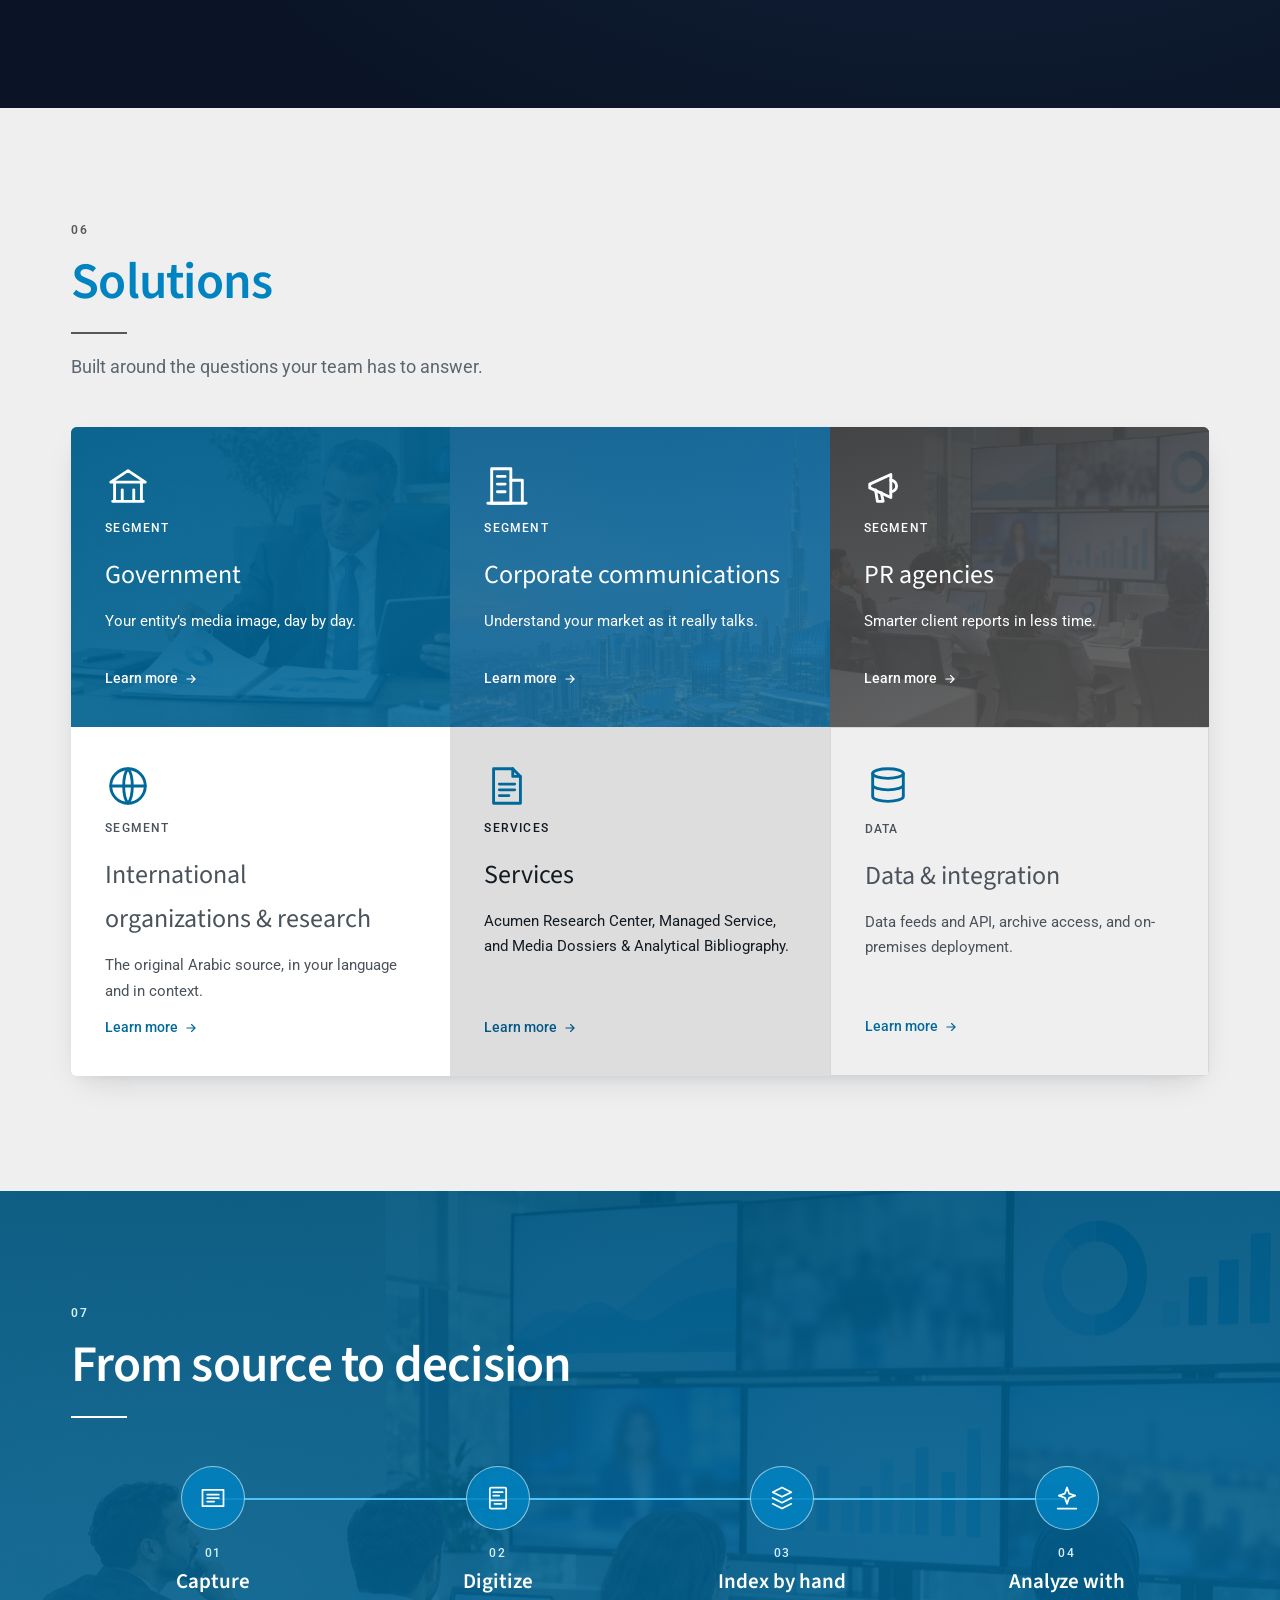
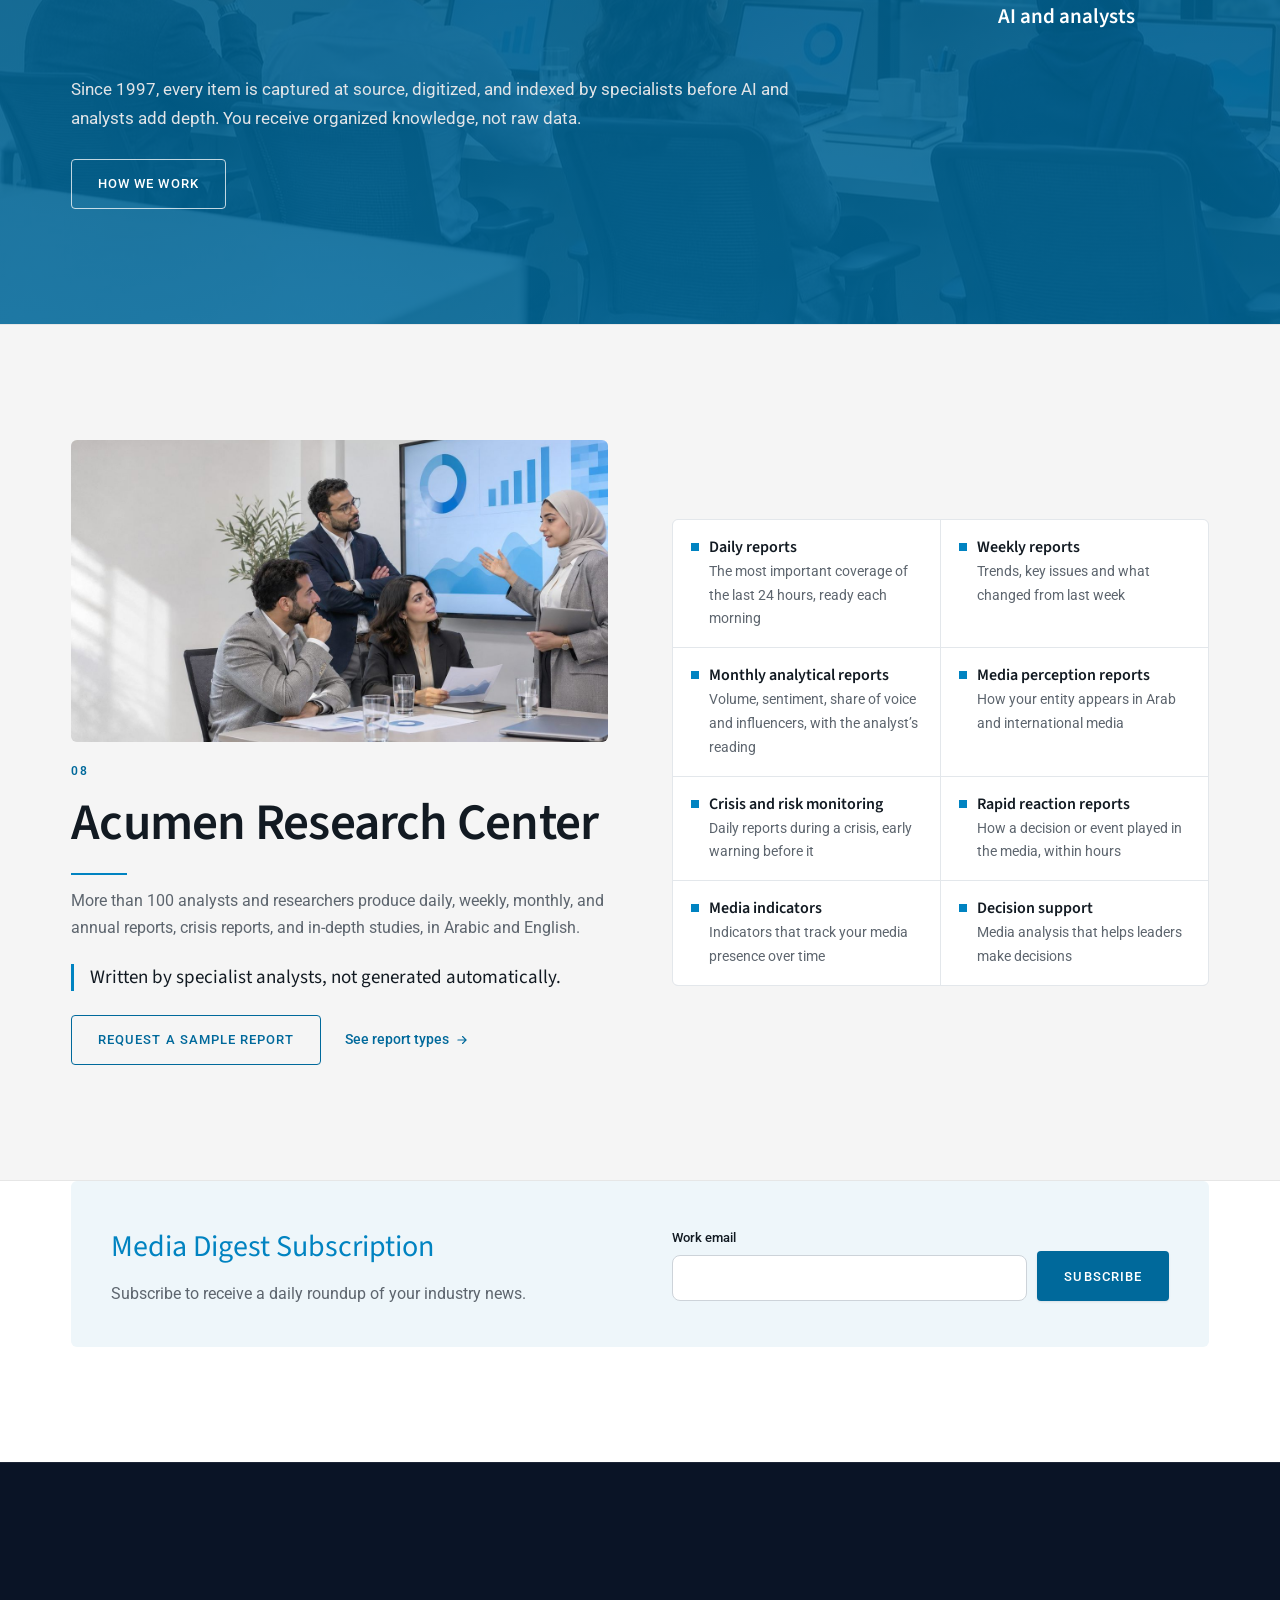
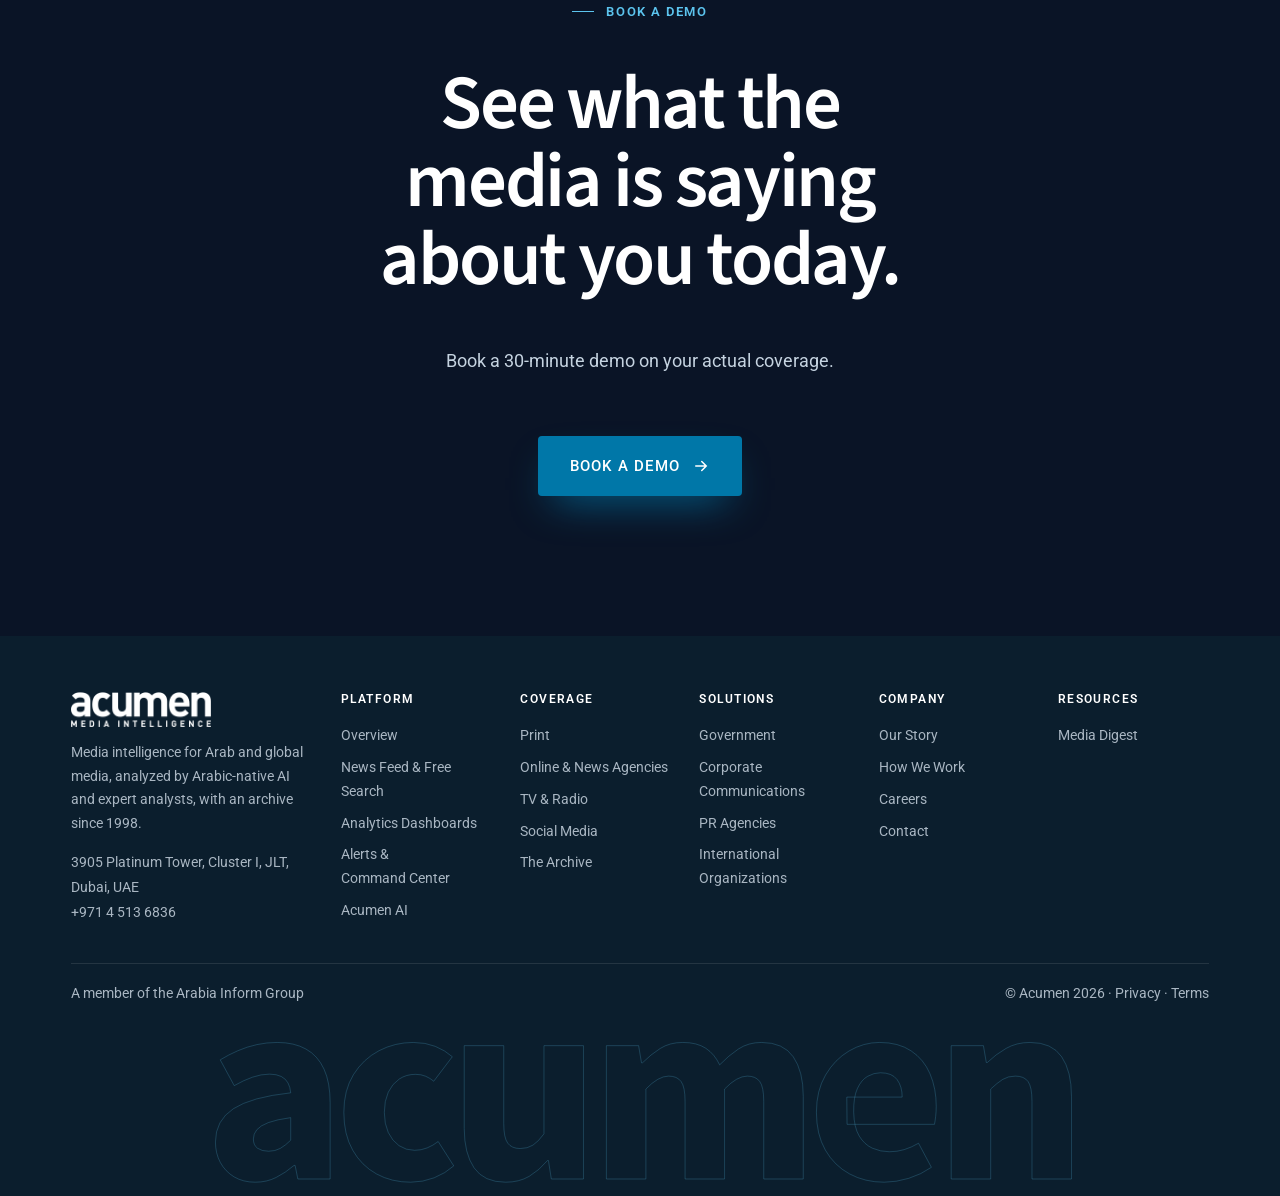
==== commit d4f0d979: "v28: apply content reviewer comments (5 languages)" ====
--- a/index.html
+++ b/index.html
@@ -16,7 +16,7 @@
 <link rel="preconnect" href="https://fonts.googleapis.com">
 <link rel="preconnect" href="https://fonts.gstatic.com" crossorigin>
 <link rel="stylesheet" href="https://fonts.googleapis.com/css2?family=Source+Sans+3:wght@300;400;600;700&family=Roboto:wght@400;500;700&family=IBM+Plex+Sans+Arabic:wght@300;400;500;600;700&family=Noto+Nastaliq+Urdu:wght@400;500;600;700&family=IBM+Plex+Mono:wght@500&display=swap">
-<link rel="stylesheet" href="assets/css/style.css?v=202611051326">
+<link rel="stylesheet" href="assets/css/style.css?v=202611261156">
 <script>try{var q=(new URLSearchParams(location.search).get('lang')||localStorage.getItem('acumen-evolve-lang')||'').toLowerCase();if(/^(en|ar|fr|tr|ur)$/.test(q)){document.documentElement.lang=q;document.documentElement.dir=/^(ar|ur)$/.test(q)?'rtl':'ltr'}}catch(e){}</script>
 <noscript><style>main,footer{visibility:visible!important}</style></noscript>
 </head>
@@ -26,7 +26,7 @@
 <header class="hdr" id="hdr">
  <div class="wrap">
   <a class="logo" href="./" aria-label="Acumen"><img class="w" src="assets/img/acumen_logo_white.png" alt=""><img class="c" src="assets/img/acumen_logo_color.png" alt=""></a>
-  <nav class="nav" aria-label="Main" data-al="navL"><a href="#platform" data-i="n1">Platform</a><a href="#coverage" data-i="n2">Coverage</a><a href="#solutions" data-i="n3">Solutions</a><a href="#research" data-i="n4">Services</a><a href="#why" data-i="n5">Why Acumen</a><a href="#insights" data-i="n6">Insights</a><a href="about/index.html" data-i="n7">About</a></nav>
+  <nav class="nav" aria-label="Main" data-al="navL"><a href="#platform" data-i="n1">Platform</a><a href="#coverage" data-i="n2">Coverage</a><a href="#solutions" data-i="n3">Solutions</a><a href="#research" data-i="n4">Services</a><a href="#why" data-i="n5">Why Acumen</a><a href="media-digest/index.html" data-i="n6">Media Digest</a><a href="about/index.html" data-i="n7">About</a></nav>
   <div class="acts">
    <div class="lsw"><button class="lang" id="lang" type="button" aria-expanded="false" aria-controls="lmenu"><svg viewBox="0 0 24 24" fill="none" stroke="currentColor" stroke-width="1.7" stroke-linecap="round" aria-hidden="true"><circle cx="12" cy="12" r="9"/><path d="M3 12h18M12 3c3 3.5 3 14.5 0 18M12 3c-3 3.5-3 14.5 0 18"/></svg><span id="langCur"></span></button><ul class="lmenu" id="lmenu"></ul></div>
    <a class="btn btn-w hlogin" href="https://app.acumen.me" target="_blank" rel="noopener" data-i="login">Log in</a>
@@ -34,7 +34,7 @@
   </div>
  </div>
 </header>
-<nav class="drawer" id="drawer" aria-label="Mobile" data-al="navM"><a href="#platform" data-i="n1">Platform</a><a href="#coverage" data-i="n2">Coverage</a><a href="#solutions" data-i="n3">Solutions</a><a href="#research" data-i="n4">Services</a><a href="#why" data-i="n5">Why Acumen</a><a href="#insights" data-i="n6">Insights</a><a href="about/index.html" data-i="n7">About</a><a href="https://app.acumen.me" target="_blank" rel="noopener" data-i="login">Log in</a><div class="dlang" id="dlang" role="group"></div></nav>
+<nav class="drawer" id="drawer" aria-label="Mobile" data-al="navM"><a href="#platform" data-i="n1">Platform</a><a href="#coverage" data-i="n2">Coverage</a><a href="#solutions" data-i="n3">Solutions</a><a href="#research" data-i="n4">Services</a><a href="#why" data-i="n5">Why Acumen</a><a href="media-digest/index.html" data-i="n6">Media Digest</a><a href="about/index.html" data-i="n7">About</a><a href="https://app.acumen.me" target="_blank" rel="noopener" data-i="login">Log in</a><div class="dlang" id="dlang" role="group"></div></nav>
 
 <main id="main" tabindex="-1">
 <section class="hero" aria-labelledby="h1">
@@ -65,7 +65,7 @@
 <section class="sec tline" id="archive" aria-labelledby="arH">
  <div class="wrap">
   <div class="tl-head">
-   <div><h2 class="title" id="arH" data-i="arH">28 years of Arab media, layer on layer</h2><p class="title-sub" data-i="arS">Each medium joined the archive in the year shown and has been captured continuously since.</p></div>
+   <div><h2 class="title" id="arH" data-i="arH">28 years of Arab and global media, knowledge that builds up</h2><p class="title-sub" data-i="arS">Each medium joined the archive in the year shown and has been captured continuously since.</p></div>
    <div class="tl-span" aria-hidden="true"><b>1998</b><i></i><b>2026</b></div>
   </div>
   <ol class="tl" id="tl"></ol>
@@ -105,7 +105,7 @@
  <div class="wrap ai-in">
   <div class="ai-txt rv">
    <h2 class="title" id="aiH" data-i="aiH">AI that speaks the language of your media</h2>
-   <p class="lead" data-i="aiP">Ask Deep Research a question in plain language and get an answer, or a full report, in seconds.</p>
+   <p class="lead" data-i="aiP">Ask a question in plain language and get an answer, or a full report, in seconds.</p>
    <div class="chat" id="chat" aria-live="off">
     <div class="q"><span id="typed"></span><span class="car" aria-hidden="true"></span></div>
     <div class="a" id="ans"><span class="av" id="avIc"></span>
@@ -143,29 +143,24 @@
 
 <section class="sec rc" id="research">
  <div class="wrap rc-in rv">
-  <div><figure class="rc-photo" style="margin:0 0 22px"><img id="rcImg" alt="" data-alt="rAlt" loading="lazy" decoding="async" width="900" height="640"></figure><h2 data-i="rH">Acumen Research Center</h2><p data-i="rP">More than 100 analysts and researchers produce daily, weekly, monthly, and annual reports, crisis reports, and in-depth studies, in Arabic and English.</p><p class="q" data-i="rQ">Written by people, not generated automatically.</p><p style="margin-top:24px;display:flex;flex-wrap:wrap;gap:12px 24px;align-items:center"><a class="btn btn-g" href="contact/index.html" data-i="rBtn">Request a sample report</a><a class="more" href="solutions/index.html"><span data-i="rL">See report types</span><svg aria-hidden="true" focusable="false" viewBox="0 0 24 24" fill="none" stroke="currentColor" stroke-width="2" stroke-linecap="round"><path d="M5 12h14M13 6l6 6-6 6"/></svg></a></p></div>
+  <div><figure class="rc-photo" style="margin:0 0 22px"><img id="rcImg" alt="" data-alt="rAlt" loading="lazy" decoding="async" width="900" height="640"></figure><h2 data-i="rH">Acumen Research Center</h2><p data-i="rP">More than 100 analysts and researchers produce daily, weekly, monthly, and annual reports, crisis reports, and in-depth studies, in Arabic and English.</p><p class="q" data-i="rQ">Written by specialist analysts, not generated automatically.</p><p style="margin-top:24px;display:flex;flex-wrap:wrap;gap:12px 24px;align-items:center"><a class="btn btn-g" href="contact/index.html" data-i="rBtn">Request a sample report</a><a class="more" href="solutions/index.html"><span data-i="rL">See report types</span><svg aria-hidden="true" focusable="false" viewBox="0 0 24 24" fill="none" stroke="currentColor" stroke-width="2" stroke-linecap="round"><path d="M5 12h14M13 6l6 6-6 6"/></svg></a></p></div>
   <div class="rtypes" id="rlist"></div>
  </div>
 </section>
 
-<section class="sec" id="insights">
+
+
+
+
+<section class="sec" id="insights" style="padding-top:0" aria-labelledby="dH">
  <div class="wrap">
-  <h2 class="title" data-i="iH">From our insights</h2>
-  <div class="ins rv" id="ins"></div>
-  <div class="dg-in" style="margin-top:56px;background:var(--tint);padding:clamp(24px,4vw,40px)" id="digest">
-   <div><h2 style="font-size:clamp(24px,2.4vw,30px);font-weight:400;color:var(--accent)" data-i="dH">Media Digest Subscription</h2><p style="margin-top:8px;color:var(--grey-2)" data-i="dP">Subscribe to receive a daily roundup of your industry news.</p></div>
+  <div class="dg-in rv" style="background:var(--tint);padding:clamp(24px,4vw,40px)" id="digest">
+   <div><h2 id="dH" style="font-size:clamp(24px,2.4vw,30px);font-weight:400;color:var(--accent)" data-i="dH">Media Digest Subscription</h2><p style="margin-top:8px;color:var(--grey-2)" data-i="dP">Subscribe to receive a daily roundup of your industry news.</p></div>
    <div><form class="dg-form" id="dform" novalidate style="margin-top:0"><label><span data-i="fMail">Work email</span><input name="email" type="email" autocomplete="email" required aria-describedby="dErr"></label><button class="btn btn-a" type="submit" data-i="dBtn">Subscribe</button></form><p id="dErr" class="ferr" role="alert" hidden data-i="dErr">Enter a valid work email, for example name@company.com.</p>
    <p class="form-ok" id="dok" role="status" data-i="dOk" style="margin-top:12px">Thank you for subscribing.</p></div>
   </div>
  </div>
 </section>
-
-<section class="sec" aria-labelledby="pH" style="padding-block:24px 72px">
- <div class="wrap"><h2 class="title" id="pH" data-i="pH">Our Partners</h2>
-  <div class="partners"><img loading="lazy" decoding="async" src="assets/img/partner-media-pan-arab-1.png" alt="Media Pan Arab"><img loading="lazy" decoding="async" src="assets/img/partner-almotahida-1.png" alt="Almotahida"></div>
- </div>
-</section>
-
 <section class="sec cta-band" id="demo" style="padding-block:clamp(72px,9vw,120px)">
  <canvas class="field" id="field2" aria-hidden="true"></canvas>
  <div class="wrap cta-c"><span class="cta-ov" data-i="demo">Book a demo</span><h2 data-i="ctaH">See what the media is saying about you today.</h2><p data-i="ctaP">Book a 30-minute demo on your actual coverage.</p><a class="btn cta-btn" href="contact/index.html"><span data-i="demo">Book a demo</span><svg viewBox="0 0 24 24" fill="none" stroke="currentColor" stroke-width="2" stroke-linecap="round" aria-hidden="true"><path d="M5 12h14M13 6l6 6-6 6"/></svg></a></div>
@@ -186,7 +181,7 @@
  </div>
  <div class="fwm" aria-hidden="true" dir="ltr">acumen</div>
 </footer>
-<script src="assets/js/content.js?v=202611051326"></script>
-<script src="assets/js/main.js?v=202611051326"></script>
+<script src="assets/js/content.js?v=202611261156"></script>
+<script src="assets/js/main.js?v=202611261156"></script>
 </body>
 </html>
